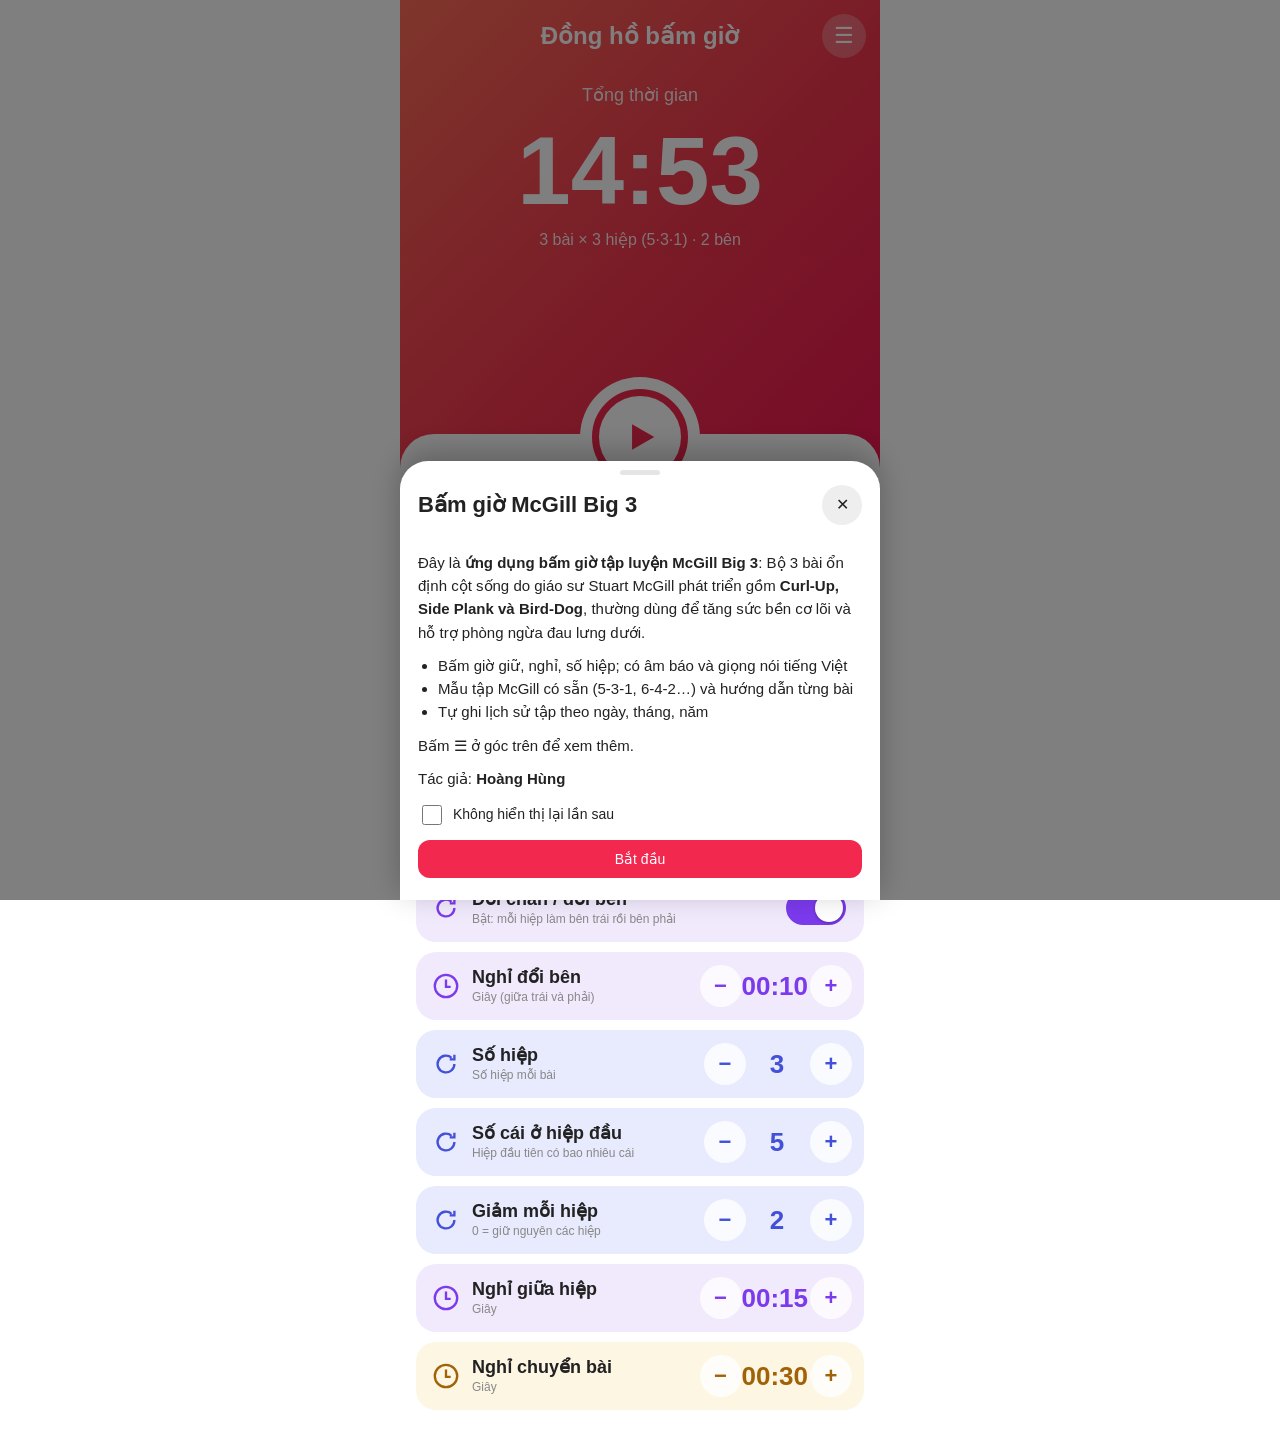
==== index.html @ d5e9fb5f "Update viewport meta tag and add new features" ====
<!DOCTYPE html>
<html lang="vi">
<head>
<meta charset="UTF-8">
<meta name="viewport" content="width=device-width, initial-scale=1, minimum-scale=1, maximum-scale=1, user-scalable=no, viewport-fit=cover">
<title>Đồng hồ bấm giờ</title>
<link rel="apple-touch-icon" href="/icon.png">
<link rel="icon" type="image/png" href="/icon.png">
<meta name="apple-mobile-web-app-capable" content="yes">
<meta name="apple-mobile-web-app-status-bar-style" content="black-translucent">
<meta name="apple-mobile-web-app-title" content="Bấm giờ">
<style>
*{box-sizing:border-box;-webkit-tap-highlight-color:transparent;touch-action:manipulation}
html,body{-webkit-text-size-adjust:100%;touch-action:pan-x pan-y}
:root{--bg:#fff;--tx:#222;--chip:#eee;--mu:#888;--bd:#e5e5e5}
[data-theme=dark]{--bg:#14161a;--tx:#eee;--chip:#2a2d33;--mu:#9aa;--bd:#33363c}
body{margin:0;font-family:-apple-system,"SF Pro Display",Roboto,sans-serif;background:var(--bg);color:var(--tx)}
#app{max-width:480px;min-height:100vh;min-height:100dvh;margin:auto;display:flex;flex-direction:column;background:var(--bg)}
.top{position:relative;height:52vh;height:52dvh;min-height:340px;color:#fff;text-align:center;background:linear-gradient(135deg,#ff6b57,#f4364f 55%,#ee1650);transition:background .4s}
.top.rest{background:linear-gradient(135deg,#2dd4bf,#0ea5e9)}
.top.setrest{background:linear-gradient(135deg,#8b5cf6,#6366f1)}
.top.switch{background:linear-gradient(135deg,#fbbf24,#f97316)}
h1{margin:0;padding:calc(env(safe-area-inset-top,0px) + 22px) 60px 0;font-size:24px;font-weight:700}
#menu{position:absolute;right:14px;top:calc(env(safe-area-inset-top,0px) + 14px);width:44px;height:44px;border-radius:50%;border:0;background:rgba(255,255,255,.25);color:#fff;font-size:22px;cursor:pointer}
#label{margin-top:34px;font-size:18px;opacity:.9;min-height:24px}
#time{font-size:80px;font-size:clamp(72px,24vw,96px);font-weight:700;line-height:1.1;margin-top:10px;font-variant-numeric:tabular-nums}
#info{font-size:16px;opacity:.9;margin-top:6px;min-height:22px}
#prog{position:absolute;left:0;bottom:0;height:5px;background:rgba(255,255,255,.7);width:0;transition:width .2s}
.sheet{flex:1;background:var(--bg);border-radius:34px 34px 0 0;margin-top:-34px;position:relative;padding:62px 16px calc(30px + env(safe-area-inset-bottom,0px))}
#play{position:absolute;top:-45px;left:50%;transform:translateX(-50%);width:96px;height:96px;border-radius:50%;border:7px solid #f2284f;background:var(--bg);display:flex;align-items:center;justify-content:center;cursor:pointer;box-shadow:0 0 0 12px var(--bg);padding:0}
#play svg{width:38px;height:38px;fill:#f2284f}
.tools{display:grid;grid-template-columns:repeat(3,1fr);gap:8px;margin-bottom:14px}
.tools button{border:0;background:var(--chip);border-radius:14px;padding:8px 4px;min-height:52px;font-size:13.5px;font-weight:600;line-height:1.25;color:var(--tx);cursor:pointer;display:flex;flex-direction:column;align-items:center;justify-content:center;text-align:center}
.tools small{display:block;font-size:11.5px;font-weight:400;color:var(--mu);margin-top:1px}
.row{display:flex;align-items:center;border-radius:20px;padding:8px 12px 8px 16px;min-height:68px;margin-bottom:10px;font-size:18px;font-weight:600}
.row .ic{width:28px;height:28px;margin-right:12px;flex:none}
.row .n{flex:1;min-width:0;cursor:pointer;color:var(--tx);line-height:1.2}
.row .n small{display:block;font-size:12px;font-weight:400;line-height:1.25;color:var(--mu);margin-top:2px}
.row .v{font-size:26px;font-weight:600;min-width:62px;text-align:center;cursor:pointer;font-variant-numeric:tabular-nums}
.row button{width:42px;height:42px;flex:none;border:0;border-radius:50%;background:rgba(255,255,255,.8);font-size:22px;font-weight:700;margin-left:2px;color:inherit;cursor:pointer;display:flex;align-items:center;justify-content:center;padding:0}
.row button.sw{width:60px;height:34px;border-radius:17px;background:rgba(0,0,0,.18);position:relative;margin:0 6px 0 8px;padding:0;transition:background .2s}
.row button.sw::after{content:"";position:absolute;top:3px;left:3px;width:28px;height:28px;border-radius:50%;background:#fff;box-shadow:0 1px 3px rgba(0,0,0,.3);transition:transform .2s}
.row button.sw.on{background:currentColor}
.row button.sw.on::after{transform:translateX(26px)}
[data-theme=dark] .row button.sw{background:rgba(255,255,255,.25)}
[data-theme=dark] .row button.sw.on{background:currentColor}
@media (prefers-reduced-motion:reduce){.row button.sw,.row button.sw::after{transition:none}}
.r1{background:#e6f9f0;color:#15803d}.r2{background:#fde1e6;color:#d81b45}
.r3{background:#f3f3f3;color:#5f5f5f}.r4{background:#e8eafd;color:#4350d8}
.r5{background:#f1e9fc;color:#7c3aed}.r6{background:#fdf6e3;color:#a16207}
[data-theme=dark] .r1{background:#12301f}[data-theme=dark] .r2{background:#3a1520}[data-theme=dark] .r3{background:#2a2a2a}
[data-theme=dark] .r4{background:#1b1f45}[data-theme=dark] .r5{background:#2a1c47}[data-theme=dark] .r6{background:#3a3115}
[data-theme=dark] .row button{background:rgba(255,255,255,.15)}
[data-theme=dark] .r1{color:#4ade80}[data-theme=dark] .r2{color:#ff7b95}[data-theme=dark] .r3{color:#c4c4c4}
[data-theme=dark] .r4{color:#9aa5ff}[data-theme=dark] .r5{color:#b9a0ff}[data-theme=dark] .r6{color:#f0cc55}
#run{display:none;position:fixed;inset:0;z-index:9;flex-direction:column;align-items:center;color:#fff;padding:calc(env(safe-area-inset-top,0px) + 16px) 14px calc(env(safe-area-inset-bottom,0px) + 20px);overflow-y:auto;transition:background .4s}
#rTitle{font-size:24px;font-weight:700;margin-bottom:clamp(8px,2.4dvh,22px)}
.pan{width:100%;max-width:480px;display:flex;justify-content:space-between;align-items:center;border:2px solid rgba(255,255,255,.25);border-radius:26px;padding:0 20px;height:78px;height:clamp(52px,8dvh,78px);flex:none;margin-bottom:10px;font-size:20px;font-weight:600}
.dots{display:flex;gap:10px}.dots i{width:19px;height:19px;border-radius:50%;background:rgba(0,0,0,.15)}.dots i.on{background:#fff}
.ringw{position:relative;flex:none;width:min(80vw,380px);width:clamp(180px,min(80vw,380px,calc(100dvh - 530px)),380px);aspect-ratio:1;margin:auto;container-type:inline-size}
.ringw svg{width:100%;height:100%;transform:rotate(-90deg)}
.mid{position:absolute;inset:0;display:flex;flex-direction:column;align-items:center;justify-content:center}
#rPhase{font-size:22px;font-weight:600;text-transform:uppercase}
#rTime{font-size:64px;font-size:clamp(44px,22cqw,84px);font-weight:700;font-variant-numeric:tabular-nums;line-height:1.1}
#rTotal{font-size:24px;font-weight:600;display:flex;align-items:center;gap:8px}
#rName{font-size:30px;font-size:clamp(26px,4.6dvh,38px);font-weight:800;text-transform:uppercase;text-align:center;overflow-wrap:anywhere;padding:0 8px}
#rSub{opacity:.85;margin:6px 0 clamp(10px,2.6dvh,24px);min-height:20px;text-align:center}
.ctl{display:flex;align-items:center;justify-content:space-between;width:100%;max-width:420px}
.ctl .c{background:none;border:0;color:#fff;font-size:18px;width:70px;cursor:pointer;text-align:left}
#rPlay{width:104px;height:104px;width:clamp(84px,13dvh,116px);height:clamp(84px,13dvh,116px);border-radius:50%;border:0;background:#fff;cursor:pointer;display:flex;align-items:center;justify-content:center}
#rPlay svg{width:46px;height:46px;fill:currentColor}
#rSkip{width:70px;height:70px;border-radius:50%;border:0;background:rgba(255,255,255,.25);cursor:pointer;display:flex;align-items:center;justify-content:center}
/* Popup / menu */
.ov{display:none;overscroll-behavior:contain;position:fixed;inset:0;z-index:20;background:rgba(0,0,0,.5);align-items:flex-end;justify-content:center}
.box{background:var(--bg);color:var(--tx);width:100%;max-width:480px;height:84vh;height:84dvh;max-height:calc(100dvh - env(safe-area-inset-top,0px) - 20px);border-radius:28px 28px 0 0;display:flex;flex-direction:column;padding-bottom:env(safe-area-inset-bottom,0px);box-shadow:0 -8px 30px rgba(0,0,0,.25);animation:up .24s ease-out}
.box::before{content:"";flex:none;width:40px;height:5px;border-radius:3px;background:var(--bd);margin:9px auto 0}
.box.sm{height:auto}
@keyframes up{from{transform:translateY(28px);opacity:0}}
@media (prefers-reduced-motion:reduce){.box{animation:none}}
.mh{flex:none;display:flex;justify-content:space-between;align-items:center;padding:10px 18px 10px;font-size:22px;font-weight:700}
.mh button{border:0;background:var(--chip);color:var(--tx);width:40px;height:40px;border-radius:50%;font-size:16px;cursor:pointer}
.tabs{flex:none;display:flex;flex-wrap:nowrap;gap:4px;padding:0 12px 12px;overflow-x:auto;scrollbar-width:none;-webkit-overflow-scrolling:touch}
.tabs::-webkit-scrollbar{display:none}
.tabs .tb{flex:1 0 auto;text-align:center;padding:10px 7px;font-size:13.5px;font-weight:600}
.tb,.btn{border:0;background:var(--chip);color:var(--tx);border-radius:12px;padding:9px 13px;min-height:38px;font-size:14px;cursor:pointer;white-space:nowrap}
.tb.on,.btn.p{background:#f2284f;color:#fff}
.btn{margin:6px 6px 0 0}
#mb{flex:1 1 auto;min-height:0;overflow:auto;overscroll-behavior:contain;-webkit-overflow-scrolling:touch;padding:6px 18px 22px;font-size:15px;line-height:1.55}
html.lock,html.lock body{overflow:hidden}
#mb a{color:#f2284f;font-weight:600;text-decoration:none}#mb p{margin:10px 0}#mb ul{padding-left:20px;margin:6px 0}
.st{display:grid;grid-template-columns:repeat(3,1fr);gap:6px;margin:6px 0 8px}
.st div{background:var(--chip);border-radius:12px;padding:8px 2px;text-align:center;font-size:11px;color:var(--mu)}
.st b{display:block;font-size:19px;color:var(--tx)}
.nav{display:flex;justify-content:space-between;align-items:center;margin:8px 0;font-weight:600}
.nav .btn{margin:0}
.cal{display:grid;grid-template-columns:repeat(7,1fr);gap:4px;text-align:center;font-size:13px}
.cal i{font-style:normal;color:var(--mu);font-size:11px}
.cal b{font-weight:500;padding:9px 0;border-radius:10px;cursor:pointer;background:var(--chip)}
.cal b.n{visibility:hidden}.cal b.t{outline:2px solid #f2284f}
.yr{display:flex;align-items:flex-end;gap:5px;height:160px;margin:8px 0}
.yr div{flex:1;height:100%;display:flex;flex-direction:column;justify-content:flex-end;align-items:center;font-size:11px;color:var(--mu);cursor:pointer}
.yr span{width:100%;background:#f2284f;border-radius:6px 6px 0 0;min-height:2px}
.it{border:1px solid var(--bd);border-radius:14px;padding:11px 14px;margin:10px 0}
.it small{display:block;color:var(--mu)}
.it b{font-size:16px}
.ill{display:block;width:100%;max-height:130px;margin:6px 0;color:var(--tx)}
img.ill{max-height:none;height:auto;border-radius:12px}
</style>
</head>
<body>
<div id="app">
<div class="top" id="top">
<h1>Đồng hồ bấm giờ</h1>
<button id="menu" aria-label="Trình đơn">☰</button>
<div id="label">Tổng thời gian</div>
<div id="time">00:00</div>
<div id="info"></div>
<div id="prog"></div>
</div>
<div class="sheet" id="sheet">
<button id="play" aria-label="Bắt đầu"><svg viewBox="0 0 24 24" id="pi"><path d="M7 4l14 8-14 8z"/></svg></button>
<div class="tools">
<button id="voice">🔊 Âm thanh</button><button id="theme">🌓 Giao diện</button><button id="names">✏️ Tên bài<small>Tùy chỉnh</small></button>
</div>
<div id="rows"></div>
</div>
</div>
<div id="run">
<div id="rTitle">Tập luyện</div>
<div class="pan">Bài tập<div class="dots" id="rEx"></div></div>
<div class="pan">Vòng tập<div class="dots" id="rSet"></div></div>
<div class="ringw">
<svg viewBox="0 0 200 200"><circle cx="100" cy="100" r="92" fill="none" stroke="rgba(0,0,0,.12)" stroke-width="3"/>
<circle id="ring" cx="100" cy="100" r="92" fill="none" stroke="#fff" stroke-width="4" stroke-linecap="round" stroke-dasharray="578.05" stroke-dashoffset="0"/></svg>
<div class="mid"><div id="rPhase"></div><div id="rTime">00:00</div>
<div id="rTotal"><svg width="30" height="30" viewBox="0 0 30 30" fill="none" stroke="#fff" stroke-width="2.5"><circle cx="15" cy="15" r="12"/><path d="M15 8v8h5"/></svg><span id="rLeft">00:00</span></div></div>
</div>
<div id="rName"></div><div id="rSub"></div>
<div class="ctl"><button class="c" id="rCancel">HỦY</button>
<button id="rPlay"><svg viewBox="0 0 24 24" id="rpi"><path d="M7 4l14 8-14 8z"/></svg></button>
<button id="rSkip"><svg width="30" height="30" viewBox="0 0 24 24" fill="none" stroke="#fff" stroke-width="2" stroke-linejoin="round"><path d="M6 5l10 7-10 7z"/><path d="M19 5v14"/></svg></button></div>
</div>
<div class="ov" id="ov"><div class="box">
<div class="mh"><span id="mtl"></span><button data-a="close" aria-label="Đóng">✕</button></div>
<div class="tabs" id="mt"></div><div id="mb"></div>
</div></div>
<input type="file" id="file" accept=".json,application/json" hidden>
<script>
const $=id=>document.getElementById(id);
const DEF={prep:5,hold:10,rest:3,ex:3,nSets:3,first:5,dec:2,setRest:15,switchRest:30,swap:1,sideRest:10,snd:'beep',theme:'auto',names:['Curl-Up','Side Plank','Bird-Dog']};
let cfg={...DEF};
try{Object.assign(cfg,JSON.parse(localStorage.getItem('cfg')||'{}'))}catch(e){}
const getSets=(c=cfg)=>Array.from({length:c.nSets},(_,i)=>Math.max(1,c.first-c.dec*i));
const save=()=>{try{localStorage.setItem('cfg',JSON.stringify(cfg))}catch(e){}};
const put=(k,v)=>{try{localStorage.setItem(k,JSON.stringify(v))}catch(e){}};
const get=k=>{try{return JSON.parse(localStorage.getItem(k)||'[]')}catch(e){return[]}};
const fmt=s=>{s=Math.max(0,Math.ceil(s));return String(Math.floor(s/60)).padStart(2,'0')+':'+String(s%60).padStart(2,'0')};
const p2=n=>String(n).padStart(2,'0');
const dk=d=>{const x=new Date(d);return x.getFullYear()+'-'+p2(x.getMonth()+1)+'-'+p2(x.getDate())};
const esc=s=>String(s).replace(/[&<>"]/g,c=>({'&':'&amp;','<':'&lt;','>':'&gt;','"':'&quot;'}[c]));
const BIG3=['Curl-Up','Side Plank','Bird-Dog'];
const nameOf=e=>((cfg.names||[])[e-1]||'').trim()||BIG3[e-1]||'Bài tập '+e;
const ICONS={
play:'<svg class="ic" viewBox="0 0 30 30" fill="none" stroke="currentColor" stroke-width="2.5"><circle cx="15" cy="15" r="12"/><path d="M12 10l8 5-8 5z" fill="currentColor"/></svg>',
pause:'<svg class="ic" viewBox="0 0 30 30" fill="none" stroke="currentColor" stroke-width="2.5"><circle cx="15" cy="15" r="12"/><path d="M12 10v10M18 10v10"/></svg>',
bolt:'<svg class="ic" viewBox="0 0 30 30" fill="none" stroke="currentColor" stroke-width="2.5"><circle cx="15" cy="15" r="12"/><path d="M16 7l-5 9h4l-1 7 5-9h-4z" fill="currentColor"/></svg>',
loop:'<svg class="ic" viewBox="0 0 30 30" fill="none" stroke="currentColor" stroke-width="2.5"><path d="M24 15a9 9 0 1 1-3-6.7M24 5v5h-5"/></svg>',
clock:'<svg class="ic" viewBox="0 0 30 30" fill="none" stroke="currentColor" stroke-width="2.5"><circle cx="15" cy="15" r="12"/><path d="M15 8v8h5"/></svg>'
};
const ROWS=[
{k:'prep',cls:'r6',ic:'clock',name:'Chuẩn bị',sub:'Giây trước khi bắt đầu (0 = tắt)',step:1,min:0,fmt:fmt},
{k:'hold',cls:'r1',ic:'play',name:'Tập luyện',sub:'Giữ mỗi cái (giây)',step:1,min:1,fmt:fmt},
{k:'rest',cls:'r2',ic:'pause',name:'Nghỉ ngơi',sub:'Nghỉ giữa các cái (giây)',step:1,min:0,fmt:fmt},
{k:'ex',cls:'r3',ic:'bolt',name:'Bài tập',sub:'Số bài',step:1,min:1,fmt:v=>v},
{k:'swap',cls:'r5',ic:'loop',name:'Đổi chân / đổi bên',sub:'Bật: mỗi hiệp làm bên trái rồi bên phải',step:1,min:0,max:1,fmt:v=>v?'Bật':'Tắt'},
{k:'sideRest',cls:'r5',ic:'clock',name:'Nghỉ đổi bên',sub:'Giây (giữa trái và phải)',step:1,min:0,fmt:fmt,need:'swap'},
{k:'nSets',cls:'r4',ic:'loop',name:'Số hiệp',sub:'Số hiệp mỗi bài',step:1,min:1,fmt:v=>v},
{k:'first',cls:'r4',ic:'loop',name:'Số cái ở hiệp đầu',sub:'Hiệp đầu tiên có bao nhiêu cái',step:1,min:1,fmt:v=>v},
{k:'dec',cls:'r4',ic:'loop',name:'Giảm mỗi hiệp',sub:'0 = giữ nguyên các hiệp',step:1,min:0,fmt:v=>v},
{k:'setRest',cls:'r5',ic:'clock',name:'Nghỉ giữa hiệp',sub:'Giây',step:1,min:0,fmt:fmt},
{k:'switchRest',cls:'r6',ic:'clock',name:'Nghỉ chuyển bài',sub:'Giây',step:1,min:0,fmt:fmt}
];
const SND=[['beep','Âm báo'],['voice','Giọng nói'],['both','Âm báo + giọng nói'],['off','Tắt']];
const SNDS={beep:'Âm báo',voice:'Giọng nói',both:'Báo + nói',off:'Tắt'};
const THM=[['auto','Tự động'],['light','Sáng'],['dark','Tối']];
function applyTheme(){const d=cfg.theme==='dark'||(cfg.theme==='auto'&&matchMedia('(prefers-color-scheme: dark)').matches);document.documentElement.dataset.theme=d?'dark':'light'}
function render(){
$('rows').innerHTML=ROWS.filter(r=>!r.need||cfg[r.need]).map(r=>{
const v=cfg[r.k];
return `<div class="row ${r.cls}">${ICONS[r.ic]}<div class="n" data-k="${r.k}">${r.name}<small>${r.sub}</small></div>`+
(r.max===1?`<button class="sw${v?' on':''}" role="switch" aria-checked="${v?'true':'false'}" aria-label="${r.name}" data-k="${r.k}"></button></div>`:
`<button data-k="${r.k}" data-d="-1">−</button><div class="v" data-k="${r.k}">${r.fmt(v)}</div><button data-k="${r.k}" data-d="1">+</button></div>`);
}).join('');
$('voice').innerHTML='🔊 Âm thanh<small>'+SNDS[cfg.snd]+'</small>';
$('theme').innerHTML='🌓 Giao diện<small>'+THM.find(x=>x[0]===cfg.theme)[1]+'</small>';
applyTheme();
if(!running&&!started)showTotal();
}
$('rows').addEventListener('click',e=>{
if(started)return;
const k=e.target.dataset.k;if(!k)return;
const r=ROWS.find(x=>x.k===k);
if(r.max===1&&!e.target.dataset.d){cfg[k]=cfg[k]?0:1;save();render();return}
if(e.target.dataset.d){
cfg[k]=Math.min(r.max||1e4,Math.max(r.min,cfg[k]+r.step*e.target.dataset.d));
save();render();return;
}
const s=prompt(r.name+' ('+r.sub+')',cfg[k]);
if(s!==null&&!isNaN(+s)){
cfg[k]=Math.min(r.max||1e4,Math.max(r.min,Math.round(+s)));
save();render();
}
});
$('voice').onclick=()=>{const i=SND.findIndex(x=>x[0]===cfg.snd);cfg.snd=SND[(i+1)%SND.length][0];if('speechSynthesis' in window)speechSynthesis.cancel();save();render()};
$('theme').onclick=()=>{const i=THM.findIndex(x=>x[0]===cfg.theme);cfg.theme=THM[(i+1)%3][0];save();render()};
$('names').onclick=()=>{const n=[...(cfg.names||[])];for(let i=1;i<=cfg.ex;i++){const s=prompt('Tên bài '+i+' (để trống = tên mặc định)',n[i-1]||nameOf(i));if(s===null)break;n[i-1]=s.trim()}cfg.names=n;save();render()};
/* Timeline */
function build(){
const st=[],S=getSets(),sides=cfg.swap?2:1;
if(cfg.prep>0)st.push({t:'prep',d:cfg.prep,e:1,s:1,label:'Chuẩn bị'});
for(let e=1;e<=cfg.ex;e++){
S.forEach((n,si)=>{
for(let sd=1;sd<=sides;sd++){
for(let r=1;r<=n;r++){
st.push({t:'hold',d:cfg.hold,e,s:si+1,r,n,sd,label:'Giữ'});
if(r<n&&cfg.rest>0)st.push({t:'rest',d:cfg.rest,e,s:si+1,r,n,sd,label:'Nghỉ'});
}
if(sd<sides&&cfg.sideRest>0)st.push({t:'side',d:cfg.sideRest,e,s:si+1,sd,label:'Đổi bên',say:`Xong bên trái. Nghỉ ${cfg.sideRest} giây, đổi sang bên phải`});
}
if(si<S.length-1&&cfg.setRest>0)st.push({t:'setrest',d:cfg.setRest,e,s:si+1,label:'Nghỉ giữa hiệp',say:`Xong hiệp ${si+1}. Nghỉ ${cfg.setRest} giây. Hiệp tiếp theo ${S[si+1]} cái${cfg.swap?' mỗi bên, bắt đầu bên trái':''}`});
});
if(e<cfg.ex&&cfg.switchRest>0)st.push({t:'switch',d:cfg.switchRest,e,label:'Chuyển bài',say:`Xong ${nameOf(e)}. Nghỉ ${cfg.switchRest} giây, chuyển sang ${nameOf(e+1)}`});
}
return st;
}
let sessStart=0,steps=[],idx=0,rem=0,running=false,started=false,last=0,lastSec=-1,totalAll=0,doneTime=0,halfSaid=false,wl=null;
const COL={prep:['#a78bfa','#7c3aed'],hold:['#5de3a1','#4ecb8f'],rest:['#ff6b57','#ee1650'],setrest:['#8b8bf5','#5b6cf0'],switch:['#fbbf24','#f97316'],side:['#fbbf24','#f97316']};
const TITLE={prep:'Chuẩn bị',hold:'Tập luyện',rest:'Nghỉ ngơi',setrest:'Nghỉ giữa hiệp',switch:'Chuyển bài',side:'Đổi bên'};
const SIDE=['','Bên trái','Bên phải'];
function showTotal(){
const tot=build().reduce((a,s)=>a+s.d,0);
$('time').textContent=fmt(tot);$('label').textContent='Tổng thời gian';
$('top').className='top';$('info').textContent=cfg.ex+' bài × '+cfg.nSets+' hiệp ('+getSets().join('·')+')'+(cfg.swap?' · 2 bên':'');
}
/* Âm thanh */
let ac=null;
function initAudio(){
try{if(navigator.audioSession)navigator.audioSession.type='ambient'}catch(e){}
try{ac=ac||new(window.AudioContext||window.webkitAudioContext)();if(ac.state!=='running')ac.resume()}catch(e){}
}
function beep(f=880,d=.15,v=.35){
if(!ac||!(cfg.snd==='beep'||cfg.snd==='both'))return;
const o=ac.createOscillator(),g=ac.createGain(),t=ac.currentTime;
o.frequency.value=f;o.connect(g);g.connect(ac.destination);
g.gain.setValueAtTime(0,t);g.gain.linearRampToValueAtTime(v,t+.01);g.gain.exponentialRampToValueAtTime(.001,t+d);
o.start(t);o.stop(t+d+.02);
}
function say(t){
if(!(cfg.snd==='voice'||cfg.snd==='both')||!t||!('speechSynthesis' in window))return;
const u=new SpeechSynthesisUtterance(t);u.lang='vi-VN';u.rate=1.05;
const v=speechSynthesis.getVoices().find(v=>v.lang&&v.lang.toLowerCase().startsWith('vi'));if(v)u.voice=v;
speechSynthesis.cancel();speechSynthesis.speak(u);
}
function cueStart(s){
if(s.t==='hold'){beep(1000,.35);say(cfg.swap&&s.sd&&s.r===1?SIDE[s.sd]+', bắt đầu':'Bắt đầu')}
else if(s.t==='prep'){beep(600,.15);say('Chuẩn bị')}
else if(s.t==='rest'){beep(500,.25);say('Nghỉ')}
else{beep(500,.25);say(s.say)}
}
const dots=(el,n,c)=>{el.innerHTML=Array.from({length:n},(_,i)=>`<i class="${i<c?'on':''}"></i>`).join('')};
function enter(i){
idx=i;const s=steps[i];rem=s.d;lastSec=-1;halfSaid=false;
const c=COL[s.t];
$('run').style.background=`linear-gradient(135deg,${c[0]},${c[1]})`;$('rPlay').style.color=c[1];
$('rTitle').textContent=TITLE[s.t];$('rPhase').textContent=TITLE[s.t];
const ex=s.t==='switch'?s.e+1:s.e,st=s.t==='switch'?1:s.t==='setrest'?s.s+1:s.s,sl=cfg.swap&&s.sd?' · '+SIDE[s.sd]:'';
const S=getSets();
dots($('rEx'),cfg.ex,ex);dots($('rSet'),S.length,st);$('rName').textContent=nameOf(ex);
$('rSub').textContent=s.t==='prep'?'Sẵn sàng nào':s.t==='hold'?`Cái ${s.r}/${s.n}${sl}`:s.t==='rest'?`Cái tiếp theo: ${s.r+1}/${s.n}${sl}`:s.t==='side'?`Tiếp theo: ${SIDE[2].toLowerCase()}`:`Hiệp ${st}: ${S[st-1]} cái${s.t==='setrest'&&cfg.swap?' mỗi bên · '+SIDE[1]:sl}`;
upd();
cueStart(s);
}
function upd(){
const s=steps[idx],r=Math.max(rem,0);
$('rTime').textContent=fmt(r);
$('ring').style.strokeDashoffset=578.05*(1-r/s.d);$('rLeft').textContent=fmt(totalAll-doneTime-(s.d-r));
}
function tick(now){
if(!running)return;
rem-=(now-last)/1000;last=now;
const s=steps[idx],sec=Math.ceil(rem);
if(s.t==='hold'){
if(!halfSaid&&rem<=s.d/2){halfSaid=true;if(s.d>=4){beep(800,.1);say('Một nửa')}}
}else if(s.d>3&&sec!==lastSec&&sec>=1&&sec<=3){beep(700,.1);say(String(sec))}
lastSec=sec;
if(rem<=0){
doneTime+=s.d;
if(idx+1>=steps.length){finish();return}
enter(idx+1);
}else upd();
requestAnimationFrame(tick);
}
function setIcon(){$('rpi').innerHTML=running?'<path d="M7 5h4v14H7zM13 5h4v14h-4z"/>':'<path d="M7 4l14 8-14 8z"/>'}
async function wake(on){try{if(on){wl=await navigator.wakeLock.request('screen')}else if(wl){wl.release();wl=null}}catch(e){}}
function close(){running=false;started=false;wake(false);$('run').style.display='none';showTotal()}
/* Ghi lịch sử */
function logSess(ok){
const n=ok?steps.length:idx,dn=steps.slice(0,n).filter(s=>s.t==='hold'),h=dn.length;
const cur=steps[idx],el=ok?totalAll:doneTime+(cur.d-Math.max(rem,0));
if(!h)return;
const nl=Array.from({length:cfg.ex},(_,i)=>nameOf(i+1));
put('hist',[...get('hist'),{t:Date.now(),s0:sessStart,wt:Math.round((Date.now()-sessStart)/1000),el:Math.round(el),h,hd:cfg.hold,ex:cfg.ex,ns:cfg.nSets,ok:ok?1:0,nm:nl.join(', '),nl,ss:getSets(),sw:cfg.swap?1:0,h1:dn.filter(x=>x.sd===1).length,h2:dn.filter(x=>x.sd===2).length,pe:nl.map((_,i)=>dn.filter(x=>x.e===i+1).length),rt:{pr:cfg.prep,rs:cfg.rest,sr:cfg.setRest,sd:cfg.sideRest,sw:cfg.switchRest},sp:ok?null:{e:cur.e,s:cur.s,r:cur.r,sd:cur.sd}}]);
}
function finish(){running=false;logSess(true);beep(1000,.15);setTimeout(()=>beep(1000,.15),200);setTimeout(()=>beep(1300,.4),400);say('Hoàn thành buổi tập');close()}
$('play').onclick=()=>{
initAudio();
steps=build();if(!steps.length)return;
totalAll=steps.reduce((a,s)=>a+s.d,0);doneTime=0;started=true;running=true;sessStart=Date.now();
$('run').style.display='flex';last=performance.now();enter(0);setIcon();wake(true);
requestAnimationFrame(tick);
};
$('rPlay').onclick=()=>{
initAudio();
running=!running;setIcon();
if(running){last=performance.now();requestAnimationFrame(tick)}else if('speechSynthesis' in window)speechSynthesis.cancel();
};
$('rCancel').onclick=()=>{if('speechSynthesis' in window)speechSynthesis.cancel();logSess(false);close()};$('rSkip').onclick=()=>{
doneTime+=steps[idx].d;
if(idx+1>=steps.length)finish();else enter(idx+1);
};
/* Popup & menu */
const mk=(first,dec,nSets,swap=1)=>({prep:5,hold:10,rest:3,ex:3,nSets,first,dec,setRest:15,switchRest:30,swap,sideRest:10,names:[...BIG3]});
const PR=[
{n:'McGill 5-3-1',c:mk(5,2,3)},
{n:'McGill 6-4-2',c:mk(6,2,3)},
{n:'McGill 5-4-3-2-1 (giảm 1 cái/hiệp)',c:mk(5,1,5)},
{n:'McGill 4-3-2-1 (giảm 1 cái/hiệp)',c:mk(4,1,4)},
{n:'McGill 3-2-1 (nhẹ)',c:mk(3,1,3)},
{n:'McGill 5-3-1 (không đổi bên)',c:mk(5,2,3,0)}
];
const PK=['prep','hold','rest','ex','nSets','first','dec','setRest','switchRest','swap','sideRest'];
const allP=()=>[...PR.map(p=>({...p,b:1})),...get('pre')];
let mt='about',hv='day',hdk=dk(Date.now()),hy=0,hm=0;
let isWel=false;
const openOv=()=>{$('ov').style.display='flex';document.documentElement.classList.add('lock')};
const closeOv=()=>{
if(isWel){const c=$('nw');if(c&&c.checked)try{localStorage.setItem('hideWel',String(Date.now()))}catch(e){}isWel=false}
$('ov').style.display='none';document.documentElement.classList.remove('lock');
};
$('ov').addEventListener('touchmove',e=>{if(!e.target.closest('#mb'))e.preventDefault()},{passive:false});
function welcome(){
isWel=true;$('ov').firstElementChild.classList.add('sm');
$('mtl').textContent='Bấm giờ McGill Big 3';$('mt').style.display='none';
$('mb').innerHTML=`<p>Đây là <b>ứng dụng bấm giờ tập luyện McGill Big 3</b>: Bộ 3 bài ổn định cột sống do giáo sư Stuart McGill phát triển gồm <b>Curl-Up, Side Plank và Bird-Dog</b>, thường dùng để tăng sức bền cơ lõi và hỗ trợ phòng ngừa đau lưng dưới.</p><ul><li>Bấm giờ giữ, nghỉ, số hiệp; có âm báo và giọng nói tiếng Việt</li><li>Mẫu tập McGill có sẵn (5-3-1, 6-4-2…) và hướng dẫn từng bài</li><li>Tự ghi lịch sử tập theo ngày, tháng, năm</li></ul><p>Bấm ☰ ở góc trên để xem thêm.</p><p>Tác giả: <b>Hoàng Hùng</b></p><label style="display:flex;align-items:center;gap:8px;margin:12px 0 6px;font-size:14px;cursor:pointer"><input type="checkbox" id="nw" style="width:20px;height:20px"> Không hiển thị lại lần sau</label><button class="btn p" data-a="close" style="width:100%;margin:6px 0 0">Bắt đầu</button>`;
openOv();
}
function openMenu(){isWel=false;$('ov').firstElementChild.classList.remove('sm');$('mtl').textContent='Trình đơn';$('mt').style.display='flex';mrender();openOv()}
function mrender(){
$('mt').innerHTML=[['about','Giới thiệu'],['hist','Lịch sử'],['pre','Mẫu tập'],['ex','Bài tập'],['guide','Hướng dẫn']].map(([k,n])=>`<button class="tb${k===mt?' on':''}" data-a="tab" data-t="${k}">${n}</button>`).join('');
$('mb').innerHTML=({about:vAbout,hist:vHist,pre:vPre,ex:vEx,guide:vGuide})[mt]();
const on=$('mt').querySelector('.on');if(on)$('mt').scrollLeft=on.offsetLeft-($('mt').clientWidth-on.offsetWidth)/2;
$('mb').scrollTop=0;
}
const vAbout=()=>`<p><b>Đồng hồ bấm giờ</b> (phiên bản 2.0) là ứng dụng bấm giờ tập luyện <b>McGill Big 3</b> (Curl-Up, Side Plank, Bird-Dog): chỉnh thời gian giữ, nghỉ, số bài, số hiệp và theo dõi quá trình tập mỗi ngày.</p><div class="it"><small>Tác giả</small><b>Hoàng Hùng</b></div><div class="it"><small>SĐT</small><a href="tel:0964843943">0964843943</a></div><div class="it"><small>Facebook</small><a href="https://fb.com/masterhmh" target="_blank" rel="noopener">fb.com/masterhmh</a></div>`;
const IMG={
curl:`<svg class="ill" viewBox="0 0 240 120" fill="none" stroke="currentColor" stroke-width="5" stroke-linecap="round" stroke-linejoin="round" role="img" aria-label="Minh họa Curl-Up"><path d="M10 104h220" stroke="var(--bd)" stroke-width="3"/><circle cx="44" cy="80" r="9"/><path d="M58 88L76 96H108L150 74L162 100M108 97L196 100"/><path d="M60 90L94 101" stroke="#f2284f" stroke-width="3"/></svg>`,
side:`<svg class="ill" viewBox="0 0 240 120" fill="none" stroke="currentColor" stroke-width="5" stroke-linecap="round" stroke-linejoin="round" role="img" aria-label="Minh họa Side Plank"><path d="M10 104h220" stroke="var(--bd)" stroke-width="3"/><circle cx="62" cy="50" r="9"/><path d="M76 66L200 100M76 66V104"/><circle cx="138" cy="83" r="4" fill="#f2284f" stroke="none"/></svg>`,
bird:`<svg class="ill" viewBox="0 0 240 120" fill="none" stroke="currentColor" stroke-width="5" stroke-linecap="round" stroke-linejoin="round" role="img" aria-label="Minh họa Bird-Dog"><path d="M10 104h220" stroke="var(--bd)" stroke-width="3"/><circle cx="54" cy="50" r="9"/><path d="M63 55L70 60H140"/><path d="M70 60V102M140 60V100H170" stroke-opacity=".4"/><path d="M70 60L16 58M140 60L206 58" stroke="#f2284f"/></svg>`
};
const vEx=()=>`<p>McGill Big 3 gồm 3 bài, tương ứng Bài 1, 2, 3 trong ứng dụng. Mỗi lần giữ khoảng 10 giây, làm theo kiểu giảm dần số lần (ví dụ 5-3-1 hoặc 6-4-2), nghỉ ngắn giữa các lần và thường tập hằng ngày.</p>
<div class="it"><b>1. Curl-Up (gập bụng cải tiến)</b><img class="ill" src="curlup.gif" alt="Ảnh động Curl-Up" loading="lazy" onerror="this.outerHTML=IMG.curl"><ul><li>Nằm ngửa, một chân co, chân kia duỗi thẳng. Hai tay đặt dưới thắt lưng để giữ độ cong tự nhiên của lưng.</li><li>Nâng nhẹ đầu và vai lên chỉ vài xăng-ti-mét, giữ cổ và ngực thành một khối, mắt nhìn lên trần.</li><li>Giữ, thở đều rồi hạ xuống. Đổi chân co ở hiệp khác.</li><li>Lỗi hay gặp: cuộn lưng, kéo cổ bằng tay, nín thở, ép lưng xuống sàn.</li></ul></div>
<div class="it"><b>2. Side Plank (chống nghiêng)</b><img class="ill" src="sideplank.gif" alt="Ảnh động Side Plank" loading="lazy" onerror="this.outerHTML=IMG.side"><ul><li>Nằm nghiêng, khuỷu tay ngay dưới vai, cẳng tay vuông góc với thân.</li><li>Dễ hơn: đầu gối chạm sàn. Khó hơn: duỗi thẳng chân, hai chân chồng lên nhau.</li><li>Nâng hông khỏi sàn để thân thẳng một đường. Tay còn lại đặt trước ngực.</li><li>Làm cả hai bên. Lỗi hay gặp: hông võng, xoay người ra trước hoặc ra sau, nhún vai.</li></ul></div>
<div class="it"><b>3. Bird-Dog (chó săn chim)</b><img class="ill" src="birddog.gif" alt="Ảnh động Bird-Dog" loading="lazy" onerror="this.outerHTML=IMG.bird"><ul><li>Quỳ bốn điểm, tay dưới vai, gối dưới hông, lưng giữ trung tính.</li><li>Duỗi một chân ra sau ngang hông và tay đối diện ra trước ngang vai, cố giữ hông và vai không xoay.</li><li>Giữ, hạ về rồi đổi bên. Lỗi hay gặp: ưỡn lưng, nâng chân tay quá cao, xoay hông.</li></ul></div>
<p style="color:var(--mu);font-size:13px">Ảnh động minh họa từng bài: nâng lên, giữ, hạ xuống. Nét đỏ là phần cần chú ý (tay dưới lưng, hông nâng cao, tay và chân duỗi).</p><p>Mẹo trong ứng dụng: cả 3 bài đều nên làm hai bên (Curl-Up thì đổi chân co). Bật “Đổi chân / đổi bên” để ứng dụng tự chạy bên trái rồi bên phải trong từng hiệp. Đặt tên bài tại nút “✏️ Tên bài”.</p>
<p style="color:var(--mu);font-size:13px">Thông tin chỉ mang tính tham khảo, không thay thế tư vấn y tế. Nếu đang đau lưng nặng, tê hoặc yếu chân, hãy hỏi bác sĩ hoặc chuyên gia vật lý trị liệu trước khi tập.</p>`;
const vGuide=()=>`<p><b>Cách dùng ứng dụng</b></p><ul><li>Bấm + / − để đổi thông số, bấm vào số để nhập trực tiếp.</li><li>Bấm nút tròn lớn để bắt đầu; trong lúc tập có thể tạm dừng hoặc bỏ qua bước.</li><li>“Tên bài” để đặt tên từng bài; “Mẫu tập” để lưu và dùng lại cấu hình giờ.</li><li>“Đổi chân / đổi bên”: bật thì mỗi hiệp chạy bên trái, nghỉ đổi bên rồi chạy bên phải, sau đó mới nghỉ giữa hiệp; tắt thì chỉ chạy một bên.</li><li>Buổi tập tự ghi vào Lịch sử khi hoàn thành (hoặc khi hủy giữa chừng nếu đã giữ ít nhất 1 cái).</li></ul><p><b>Nguyên tắc tập luyện</b></p><ul><li>Khởi động 3–5 phút trước khi tập.</li><li>Giữ đúng tư thế, thở đều, không nín thở.</li><li>Tăng dần: thêm vài giây giữ hoặc thêm hiệp mỗi tuần, không tăng đột ngột.</li><li>Nghỉ đủ giữa các hiệp; ngủ đủ để cơ hồi phục.</li><li>Tập đều đặn quan trọng hơn tập quá sức; dùng chuỗi ngày liên tiếp để giữ nhịp.</li><li>Đau nhói, chóng mặt hoặc khó thở: dừng ngay. Nếu có bệnh lý, hỏi bác sĩ trước khi tập.</li></ul>`;
function vPre(){
return allP().map((p,i)=>`<div class="it"><b>${esc(p.n)}</b><small>${p.c.ex} bài × ${p.c.nSets} hiệp · ${p.c.first} cái, giảm ${p.c.dec}/hiệp · giữ ${p.c.hold} giây · nghỉ ${p.c.rest} giây · ${p.c.swap?'đổi bên':'một bên'}</small><button class="btn p" data-a="pre" data-i="${i}">Dùng</button>${p.b?'':`<button class="btn" data-a="pdel" data-i="${i-PR.length}">Xóa</button>`}</div>`).join('')+`<button class="btn p" data-a="psave">＋ Lưu cấu hình hiện tại</button>`;
}
const hhmm=t=>{const d=new Date(t);return p2(d.getHours())+':'+p2(d.getMinutes())};
const card=x=>{
const r=x.rt,sp=x.sp,nl=x.nl;
return `<div class="it"><b>${x.s0?hhmm(x.s0)+'–':''}${hhmm(x.t)}</b> ${x.ok?'✅ Hoàn thành':'⏸ Bỏ dở'}`+
`<small>${x.h} cái × ${x.hd} giây · tập ${fmt(x.el)}</small>`+
`<small>${x.ex} bài × ${x.ns} hiệp${x.ss?' ('+x.ss.join('·')+' cái)':''}${x.sw===undefined?'':x.sw?' · đổi bên (trái '+x.h1+', phải '+x.h2+')':' · một bên'}</small>`+
`<small>${nl&&x.pe?nl.map((n,i)=>esc(n)+' '+x.pe[i]).join(' · '):esc(x.nm||'')}</small>`+
(r?`<small>Nghỉ: cái ${r.rs} giây · hiệp ${r.sr} giây · đổi bên ${r.sd} giây · chuyển bài ${r.sw} giây · chuẩn bị ${r.pr} giây</small>`:'')+
(!x.ok&&sp&&sp.e?`<small>Dừng ở: ${nl?esc(nl[sp.e-1]||''):'bài '+sp.e}${sp.s?', hiệp '+sp.s:''}${sp.r?', cái '+sp.r:''}${x.sw&&sp.sd?(sp.sd===1?', bên trái':', bên phải'):''}</small>`:'')+'</div>'};
function vHist(){
const h=get('hist'),days={};h.forEach(x=>{const k=dk(x.t);days[k]=(days[k]||0)+x.el});
let s=0,d=new Date();if(!days[dk(d)])d.setDate(d.getDate()-1);
while(days[dk(d)]){s++;d.setDate(d.getDate()-1)}
const keys=Object.keys(days).sort();let lg=0,run=0,pv=null;
keys.forEach(k=>{const q=k.split('-'),n=Date.UTC(+q[0],+q[1]-1,+q[2])/864e5;run=pv!==null&&n-pv===1?run+1:1;pv=n;lg=Math.max(lg,run)});
const inM=(x,p)=>dk(x.t).startsWith(p),sum=l=>l.reduce((a,x)=>a+x.el,0);
const best=h.reduce((a,x)=>Math.max(a,x.h?x.hd:0),0);
let o=`<div class="st"><div><b>${s}</b>ngày liên tiếp</div><div><b>${Math.max(lg,s)}</b>chuỗi dài nhất</div><div><b>${keys.length}</b>ngày đã tập</div><div><b>${Math.round(sum(h.filter(x=>inM(x,dk(Date.now()).slice(0,7))))/60)}</b>phút tháng này</div><div><b>${best} giây</b>giữ lâu nhất</div><div><b>${h.length}</b>buổi tập</div></div>`;
o+=[['day','Ngày'],['month','Tháng'],['year','Năm']].map(([k,n])=>`<button class="tb${k===hv?' on':''}" data-a="hv" data-v="${k}" style="margin-right:6px">${n}</button>`).join('');
const nav=t=>`<div class="nav"><button class="btn" data-a="nav" data-n="-1">◀</button>${t}<button class="btn" data-a="nav" data-n="1">▶</button></div>`;
if(hv==='day'){
const l=h.filter(x=>dk(x.t)===hdk).sort((a,b)=>a.t-b.t),[y,m,dd]=hdk.split('-');
o+=nav(`${dd}/${m}/${y}`);
o+=l.length?l.map(card).join('')+`<p>Tổng: ${l.length} buổi · ${fmt(sum(l))}</p>`:'<p>Chưa có buổi tập nào trong ngày này.</p>';
}else if(hv==='month'){
const pre=hy+'-'+p2(hm+1),dim=new Date(hy,hm+1,0).getDate(),off=(new Date(hy,hm,1).getDay()+6)%7,td=dk(Date.now());
let c=['T2','T3','T4','T5','T6','T7','CN'].map(x=>`<i>${x}</i>`).join('')+'<b class="n"></b>'.repeat(off);
for(let i=1;i<=dim;i++){const k=pre+'-'+p2(i),mn=(days[k]||0)/60,a=Math.min(.95,.25+mn/40);
c+=`<b data-a="day" data-d="${k}" class="${k===td?'t':''}"${mn?` style="background:rgba(244,54,79,${a});color:${a>.55?'#fff':'inherit'}"`:''}>${i}</b>`}
const l=h.filter(x=>inM(x,pre));
o+=nav(`Tháng ${hm+1}/${hy}`)+`<div class="cal">${c}</div><p>${l.length} buổi · ${new Set(l.map(x=>dk(x.t))).size} ngày tập · ${Math.round(sum(l)/60)} phút. Bấm vào ngày để xem chi tiết.</p>`;
}else{
const ms=Array.from({length:12},(_,i)=>h.filter(x=>inM(x,hy+'-'+p2(i+1))).reduce((a,x)=>a+x.el,0)/60),mx=Math.max(...ms,1);
o+=nav(`Năm ${hy}`)+`<div class="yr">`+ms.map((v,i)=>`<div data-a="mon" data-m="${i}">${v?Math.round(v):''}<span style="height:${v/mx*80}%"></span>${i+1}</div>`).join('')+`</div><p>Tổng: ${h.filter(x=>inM(x,hy+'-')).length} buổi · ${Math.round(ms.reduce((a,v)=>a+v,0))} phút (phút mỗi tháng). Bấm cột để xem tháng.</p>`;
}
return o+`<hr style="border:0;border-top:1px solid var(--bd)"><button class="btn" data-a="exp">⬇ Xuất sao lưu</button><button class="btn" data-a="imp">⬆ Nhập sao lưu</button><button class="btn" data-a="clr">🗑 Xóa lịch sử</button><p style="color:var(--mu);font-size:13px">Dữ liệu lưu trên thiết bị này. Hãy xuất tệp sao lưu định kỳ để không mất khi xóa dữ liệu trình duyệt.</p>`;
}
const syncYM=()=>{hy=+hdk.slice(0,4);hm=+hdk.slice(5,7)-1};
$('ov').addEventListener('click',e=>{
if(e.target===$('ov')){closeOv();return}
const b=e.target.closest('[data-a]');if(!b)return;
const a=b.dataset.a,D=b.dataset;
if(a==='close')closeOv();
else if(a==='tab'){mt=D.t;if(mt==='hist'){hdk=dk(Date.now());syncYM()}mrender()}
else if(a==='hv'){hv=D.v;syncYM();mrender()}
else if(a==='nav'){const n=+D.n;
if(hv==='day'){const d=new Date(hdk+'T00:00');d.setDate(d.getDate()+n);hdk=dk(d);syncYM()}
else if(hv==='month'){hm+=n;if(hm<0){hm=11;hy--}if(hm>11){hm=0;hy++}}
else hy+=n;
mrender()}
else if(a==='day'){hdk=D.d;hv='day';mrender()}
else if(a==='mon'){hm=+D.m;hv='month';mrender()}
else if(a==='pre'){const p=allP()[+D.i];Object.assign(cfg,p.c);cfg.names=p.c.names?[...p.c.names]:[];save();render();closeOv()}
else if(a==='pdel'){const l=get('pre');l.splice(+D.i,1);put('pre',l);mrender()}
else if(a==='psave'){const n=prompt('Tên mẫu tập');if(n&&n.trim()){const c={};PK.forEach(k=>c[k]=cfg[k]);c.names=[...(cfg.names||[])];put('pre',[...get('pre'),{n:n.trim(),c}]);mrender()}}
else if(a==='exp'){const u=URL.createObjectURL(new Blob([JSON.stringify({v:1,cfg,hist:get('hist'),pre:get('pre')})],{type:'application/json'})),l=document.createElement('a');l.href=u;l.download='time-backup-'+dk(Date.now())+'.json';document.body.appendChild(l);l.click();l.remove();setTimeout(()=>URL.revokeObjectURL(u),2000)}
else if(a==='imp')$('file').click();
else if(a==='clr'){if(confirm('Xóa toàn bộ lịch sử tập luyện? Không thể hoàn tác.')){put('hist',[]);mrender()}}
});
$('file').onchange=e=>{
const f=e.target.files[0];e.target.value='';if(!f)return;
const r=new FileReader();
r.onload=()=>{try{
const d=JSON.parse(r.result);if(!d||typeof d!=='object')throw 0;
if(Array.isArray(d.hist)){const m=new Map(get('hist').map(x=>[x.t,x]));d.hist.forEach(x=>{if(x&&x.t)m.set(x.t,x)});put('hist',[...m.values()].sort((a,b)=>a.t-b.t))}
if(Array.isArray(d.pre))put('pre',d.pre);
if(d.cfg&&typeof d.cfg==='object'){Object.assign(cfg,d.cfg);save()}
render();mrender();alert('Đã nhập dữ liệu sao lưu.');
}catch(x){alert('Tệp sao lưu không hợp lệ.')}};
r.readAsText(f);
};
$('menu').onclick=openMenu;
['gesturestart','gesturechange','gestureend'].forEach(t=>document.addEventListener(t,e=>e.preventDefault(),{passive:false}));
document.addEventListener('touchmove',e=>{if(e.touches.length>1)e.preventDefault()},{passive:false});
document.addEventListener('wheel',e=>{if(e.ctrlKey)e.preventDefault()},{passive:false});
if('speechSynthesis' in window)speechSynthesis.getVoices();
render();
let hw=0;try{hw=+localStorage.getItem('hideWel')||0}catch(e){}
const hwD=new Date(hw),nwD=new Date();
if(!hw||nwD.getFullYear()*12+nwD.getMonth()>hwD.getFullYear()*12+hwD.getMonth())welcome();
</script>
</body>
</html>
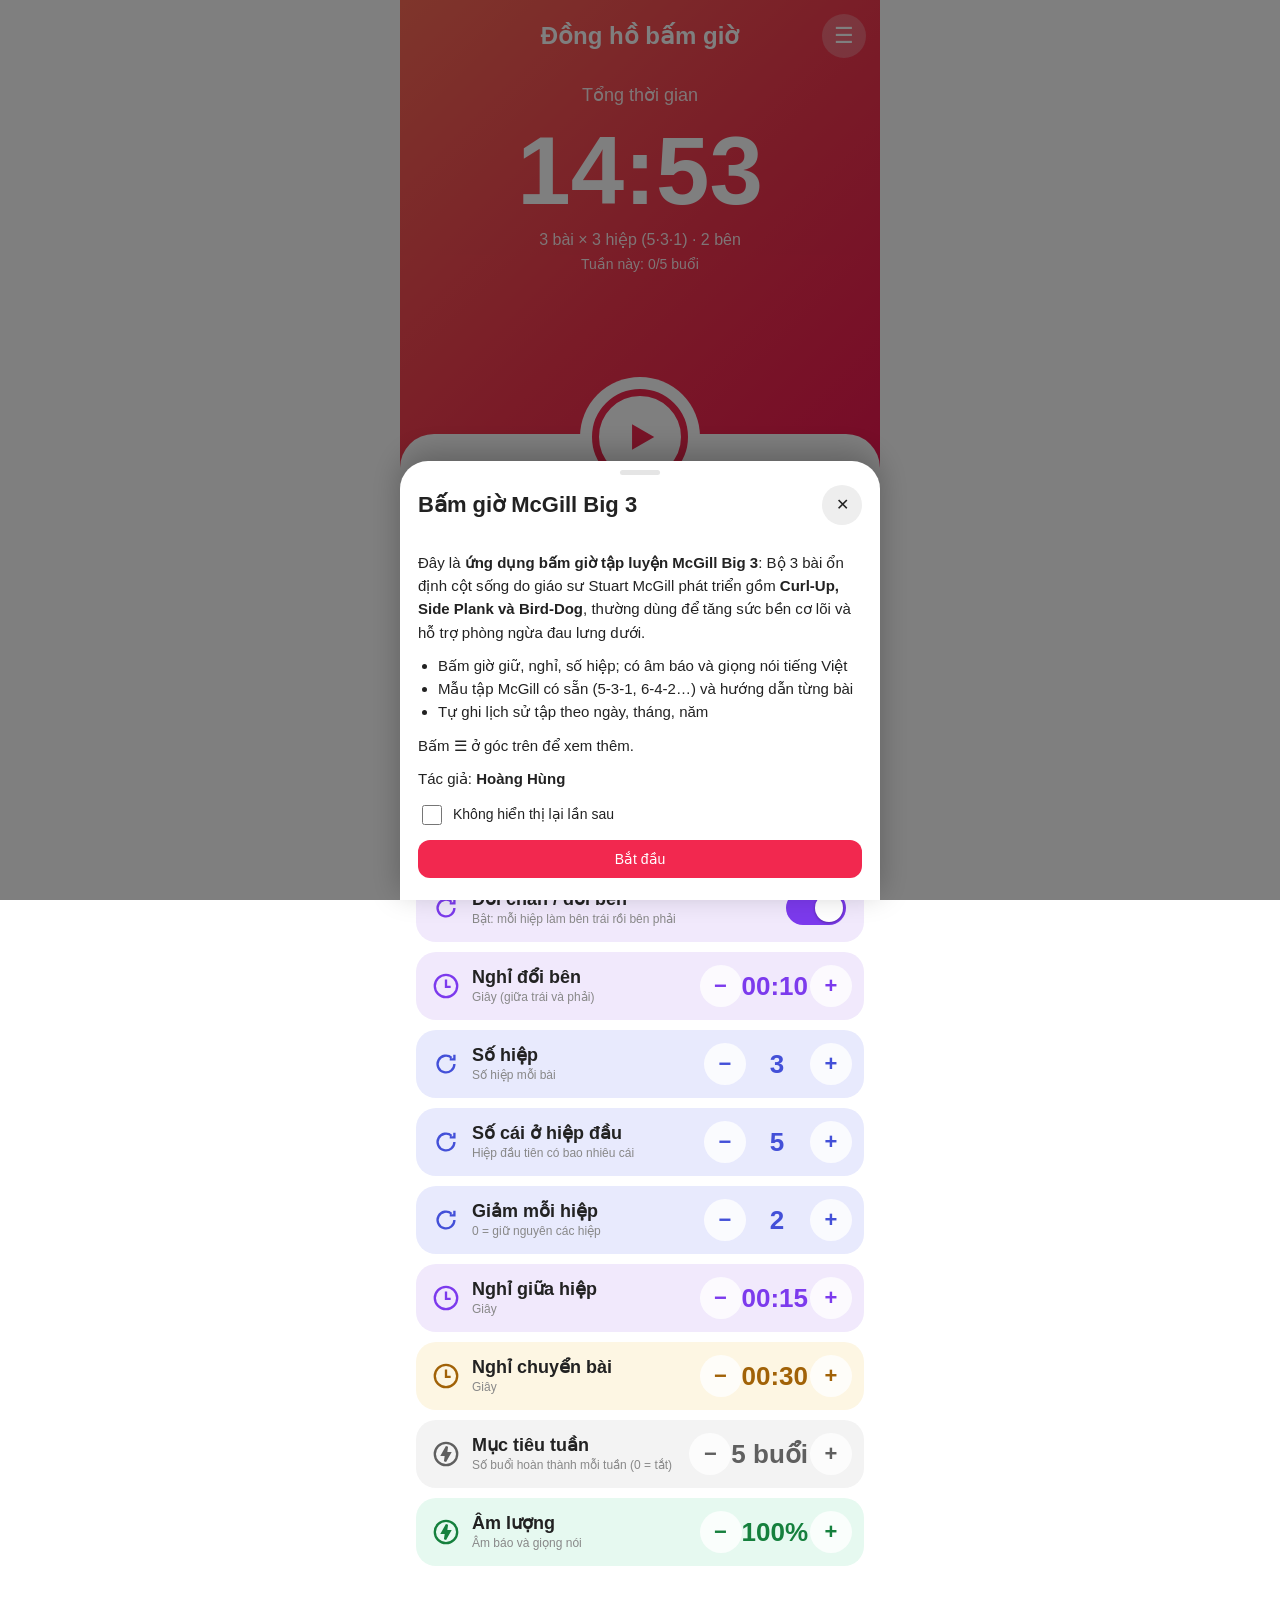
==== commit 6150d175: "Update index.html" ====
--- a/index.html
+++ b/index.html
@@ -4,11 +4,13 @@
 <meta charset="UTF-8">
 <meta name="viewport" content="width=device-width, initial-scale=1, minimum-scale=1, maximum-scale=1, user-scalable=no, viewport-fit=cover">
 <title>Đồng hồ bấm giờ</title>
-<link rel="apple-touch-icon" href="/icon.png">
-<link rel="icon" type="image/png" href="/icon.png">
+<link rel="apple-touch-icon" href="icon.png">
+<link rel="icon" type="image/png" href="icon.png">
 <meta name="apple-mobile-web-app-capable" content="yes">
 <meta name="apple-mobile-web-app-status-bar-style" content="black-translucent">
 <meta name="apple-mobile-web-app-title" content="Bấm giờ">
+<link rel="manifest" href="manifest.webmanifest">
+<meta name="theme-color" content="#f4364f">
 <style>
 *{box-sizing:border-box;-webkit-tap-highlight-color:transparent;touch-action:manipulation}
 html,body{-webkit-text-size-adjust:100%;touch-action:pan-x pan-y}
@@ -56,7 +58,7 @@
 #run{display:none;position:fixed;inset:0;z-index:9;flex-direction:column;align-items:center;color:#fff;padding:calc(env(safe-area-inset-top,0px) + 16px) 14px calc(env(safe-area-inset-bottom,0px) + 20px);overflow-y:auto;transition:background .4s}
 #rTitle{font-size:24px;font-weight:700;margin-bottom:clamp(8px,2.4dvh,22px)}
 .pan{width:100%;max-width:480px;display:flex;justify-content:space-between;align-items:center;border:2px solid rgba(255,255,255,.25);border-radius:26px;padding:0 20px;height:78px;height:clamp(52px,8dvh,78px);flex:none;margin-bottom:10px;font-size:20px;font-weight:600}
-.dots{display:flex;gap:10px}.dots i{width:19px;height:19px;border-radius:50%;background:rgba(0,0,0,.15)}.dots i.on{background:#fff}
+.dots{display:flex;gap:12px;align-items:center}.dots i{font-style:normal;font-size:22px;font-weight:600;min-width:20px;text-align:center;color:#fff;opacity:.35;transition:opacity .3s,transform .3s}.dots i.on{opacity:1;font-weight:800;transform:scale(1.2)}
 .ringw{position:relative;flex:none;width:min(80vw,380px);width:clamp(180px,min(80vw,380px,calc(100dvh - 530px)),380px);aspect-ratio:1;margin:auto;container-type:inline-size}
 .ringw svg{width:100%;height:100%;transform:rotate(-90deg)}
 .mid{position:absolute;inset:0;display:flex;flex-direction:column;align-items:center;justify-content:center}
@@ -70,6 +72,29 @@
 #rPlay{width:104px;height:104px;width:clamp(84px,13dvh,116px);height:clamp(84px,13dvh,116px);border-radius:50%;border:0;background:#fff;cursor:pointer;display:flex;align-items:center;justify-content:center}
 #rPlay svg{width:46px;height:46px;fill:currentColor}
 #rSkip{width:70px;height:70px;border-radius:50%;border:0;background:rgba(255,255,255,.25);cursor:pointer;display:flex;align-items:center;justify-content:center}
+#done{display:none;position:fixed;inset:0;z-index:20;flex-direction:column;align-items:center;justify-content:center;text-align:center;color:#fff;padding:24px;
+background:radial-gradient(circle at 50% 35%,#34d399,#0ea5e9 70%,#6366f1);animation:dfade .5s ease both}
+#cf{position:absolute;inset:0;width:100%;height:100%;pointer-events:none}
+.medal{width:150px;height:150px;border-radius:50%;background:rgba(255,255,255,.2);display:flex;align-items:center;justify-content:center;
+position:relative;animation:dpop .7s cubic-bezier(.2,1.6,.4,1) .15s both}
+.medal::before{content:"";position:absolute;inset:-14px;border-radius:50%;border:3px solid rgba(255,255,255,.5);animation:dpulse 1.8s ease-out .8s infinite}
+.medal svg{width:84px;height:84px}
+.medal path{stroke-dasharray:60;stroke-dashoffset:60;animation:dcheck .6s ease .75s forwards}
+#done h2{font-size:36px;font-weight:800;margin:28px 0 8px;letter-spacing:.5px;animation:dup .6s ease .5s both}
+#done p{margin:0;font-size:18px;opacity:.95;animation:dup .6s ease .7s both}
+#dStats{display:flex;gap:12px;margin:26px 0 34px;animation:dup .6s ease .9s both}
+#dStats div{background:rgba(255,255,255,.2);border-radius:18px;padding:12px 18px;min-width:84px}
+#dStats b{display:block;font-size:26px;font-variant-numeric:tabular-nums}
+#dStats span{font-size:13px;opacity:.9}
+#dDone{border:0;border-radius:30px;background:#fff;color:#0ea5e9;font-size:18px;font-weight:700;padding:16px 56px;cursor:pointer;animation:dup .6s ease 1.1s both;position:relative}
+@keyframes dfade{from{opacity:0}to{opacity:1}}
+@keyframes dpop{from{transform:scale(0)}to{transform:scale(1)}}
+@keyframes dcheck{to{stroke-dashoffset:0}}
+@keyframes dpulse{from{transform:scale(.9);opacity:1}to{transform:scale(1.35);opacity:0}}
+@keyframes dup{from{opacity:0;transform:translateY(18px)}to{opacity:1;transform:none}}
+@media (prefers-reduced-motion:reduce){#done,#done *,.medal::before{animation-duration:.01s!important;animation-delay:0s!important;animation-iteration-count:1!important}}
+#rPrev{width:56px;height:56px;border-radius:50%;border:0;background:rgba(255,255,255,.25);cursor:pointer;display:flex;align-items:center;justify-content:center}
+#wk{font-size:14px;opacity:.9;margin-top:4px;min-height:20px}
 /* Popup / menu */
 .ov{display:none;overscroll-behavior:contain;position:fixed;inset:0;z-index:20;background:rgba(0,0,0,.5);align-items:flex-end;justify-content:center}
 .box{background:var(--bg);color:var(--tx);width:100%;max-width:480px;height:84vh;height:84dvh;max-height:calc(100dvh - env(safe-area-inset-top,0px) - 20px);border-radius:28px 28px 0 0;display:flex;flex-direction:column;padding-bottom:env(safe-area-inset-bottom,0px);box-shadow:0 -8px 30px rgba(0,0,0,.25);animation:up .24s ease-out}
@@ -115,6 +140,7 @@
 <div id="label">Tổng thời gian</div>
 <div id="time">00:00</div>
 <div id="info"></div>
+<div id="wk"></div>
 <div id="prog"></div>
 </div>
 <div class="sheet" id="sheet">
@@ -137,8 +163,17 @@
 </div>
 <div id="rName"></div><div id="rSub"></div>
 <div class="ctl"><button class="c" id="rCancel">HỦY</button>
+<button id="rPrev" aria-label="Quay lại"><svg width="26" height="26" viewBox="0 0 24 24" fill="none" stroke="#fff" stroke-width="2" stroke-linejoin="round"><path d="M18 5L8 12l10 7z"/><path d="M5 5v14"/></svg></button>
 <button id="rPlay"><svg viewBox="0 0 24 24" id="rpi"><path d="M7 4l14 8-14 8z"/></svg></button>
 <button id="rSkip"><svg width="30" height="30" viewBox="0 0 24 24" fill="none" stroke="#fff" stroke-width="2" stroke-linejoin="round"><path d="M6 5l10 7-10 7z"/><path d="M19 5v14"/></svg></button></div>
+</div>
+<div id="done">
+<canvas id="cf"></canvas>
+<div class="medal"><svg viewBox="0 0 64 64" fill="none" stroke="#fff" stroke-width="6" stroke-linecap="round" stroke-linejoin="round"><path d="M16 33l12 12 21-24"/></svg></div>
+<h2>HOÀN THÀNH!</h2>
+<p>Tuyệt vời, bạn đã hoàn thành buổi tập 💪</p>
+<div id="dStats"></div>
+<button id="dDone">XONG</button>
 </div>
 <div class="ov" id="ov"><div class="box">
 <div class="mh"><span id="mtl"></span><button data-a="close" aria-label="Đóng">✕</button></div>
@@ -147,7 +182,7 @@
 <input type="file" id="file" accept=".json,application/json" hidden>
 <script>
 const $=id=>document.getElementById(id);
-const DEF={prep:5,hold:10,rest:3,ex:3,nSets:3,first:5,dec:2,setRest:15,switchRest:30,swap:1,sideRest:10,snd:'beep',theme:'auto',names:['Curl-Up','Side Plank','Bird-Dog']};
+const DEF={prep:5,hold:10,rest:3,ex:3,nSets:3,first:5,dec:2,setRest:15,switchRest:30,swap:1,sideRest:10,goal:5,vol:100,snd:'beep',theme:'auto',names:['Curl-Up','Side Plank','Bird-Dog']};
 let cfg={...DEF};
 try{Object.assign(cfg,JSON.parse(localStorage.getItem('cfg')||'{}'))}catch(e){}
 const getSets=(c=cfg)=>Array.from({length:c.nSets},(_,i)=>Math.max(1,c.first-c.dec*i));
@@ -178,7 +213,9 @@
 {k:'first',cls:'r4',ic:'loop',name:'Số cái ở hiệp đầu',sub:'Hiệp đầu tiên có bao nhiêu cái',step:1,min:1,fmt:v=>v},
 {k:'dec',cls:'r4',ic:'loop',name:'Giảm mỗi hiệp',sub:'0 = giữ nguyên các hiệp',step:1,min:0,fmt:v=>v},
 {k:'setRest',cls:'r5',ic:'clock',name:'Nghỉ giữa hiệp',sub:'Giây',step:1,min:0,fmt:fmt},
-{k:'switchRest',cls:'r6',ic:'clock',name:'Nghỉ chuyển bài',sub:'Giây',step:1,min:0,fmt:fmt}
+{k:'switchRest',cls:'r6',ic:'clock',name:'Nghỉ chuyển bài',sub:'Giây',step:1,min:0,fmt:fmt},
+{k:'goal',cls:'r3',ic:'bolt',name:'Mục tiêu tuần',sub:'Số buổi hoàn thành mỗi tuần (0 = tắt)',step:1,min:0,max:21,fmt:v=>v?v+' buổi':'Tắt'},
+{k:'vol',cls:'r1',ic:'bolt',name:'Âm lượng',sub:'Âm báo và giọng nói',step:10,min:0,max:100,fmt:v=>v+'%'}
 ];
 const SND=[['beep','Âm báo'],['voice','Giọng nói'],['both','Âm báo + giọng nói'],['off','Tắt']];
 const SNDS={beep:'Âm báo',voice:'Giọng nói',both:'Báo + nói',off:'Tắt'};
@@ -241,7 +278,10 @@
 const tot=build().reduce((a,s)=>a+s.d,0);
 $('time').textContent=fmt(tot);$('label').textContent='Tổng thời gian';
 $('top').className='top';$('info').textContent=cfg.ex+' bài × '+cfg.nSets+' hiệp ('+getSets().join('·')+')'+(cfg.swap?' · 2 bên':'');
-}
+week();
+}
+function week(){const d=new Date(),ws=new Date(d.getFullYear(),d.getMonth(),d.getDate()-(d.getDay()+6)%7).getTime(),n=get('hist').filter(x=>x.ok&&x.t>=ws).length,g=cfg.goal;
+$('wk').textContent=g?`Tuần này: ${n}/${g} buổi${n>=g?' 🎉':''}`:'';$('prog').style.width=g?Math.min(100,n/g*100)+'%':'0'}
 /* Âm thanh */
 let ac=null;
 function initAudio(){
@@ -249,7 +289,7 @@
 try{ac=ac||new(window.AudioContext||window.webkitAudioContext)();if(ac.state!=='running')ac.resume()}catch(e){}
 }
 function beep(f=880,d=.15,v=.35){
-if(!ac||!(cfg.snd==='beep'||cfg.snd==='both'))return;
+v*=cfg.vol/100;if(!ac||!(cfg.snd==='beep'||cfg.snd==='both'))return;
 const o=ac.createOscillator(),g=ac.createGain(),t=ac.currentTime;
 o.frequency.value=f;o.connect(g);g.connect(ac.destination);
 g.gain.setValueAtTime(0,t);g.gain.linearRampToValueAtTime(v,t+.01);g.gain.exponentialRampToValueAtTime(.001,t+d);
@@ -257,7 +297,7 @@
 }
 function say(t){
 if(!(cfg.snd==='voice'||cfg.snd==='both')||!t||!('speechSynthesis' in window))return;
-const u=new SpeechSynthesisUtterance(t);u.lang='vi-VN';u.rate=1.05;
+const u=new SpeechSynthesisUtterance(t);u.lang='vi-VN';u.rate=1.05;u.volume=cfg.vol/100;
 const v=speechSynthesis.getVoices().find(v=>v.lang&&v.lang.toLowerCase().startsWith('vi'));if(v)u.voice=v;
 speechSynthesis.cancel();speechSynthesis.speak(u);
 }
@@ -267,8 +307,17 @@
 else if(s.t==='rest'){beep(500,.25);say('Nghỉ')}
 else{beep(500,.25);say(s.say)}
 }
-const dots=(el,n,c)=>{el.innerHTML=Array.from({length:n},(_,i)=>`<i class="${i<c?'on':''}"></i>`).join('')};
-function enter(i){
+const saveSess=()=>{try{localStorage.setItem('sess',JSON.stringify({idx,rem,doneTime,sessStart,t:Date.now()}))}catch(e){}};
+const clearSess=()=>{try{localStorage.removeItem('sess')}catch(e){}};
+function resume(){
+let d=null;try{d=JSON.parse(localStorage.getItem('sess')||'null')}catch(e){}
+if(!d||Date.now()-d.t>6*36e5){clearSess();return false}
+steps=build();
+if(!steps.length||d.idx>=steps.length||!confirm('Có buổi tập đang dở. Tiếp tục không?')){clearSess();return false}
+totalAll=steps.reduce((a,x)=>a+x.d,0);doneTime=d.doneTime;sessStart=d.sessStart;started=true;running=false;
+$('run').style.display='flex';enter(d.idx,true);rem=d.rem;upd();setIcon();saveSess();return true}
+const dots=(el,n,c)=>{el.innerHTML=Array.from({length:n},(_,i)=>`<i class="${i+1===c?'on':''}">${i+1}</i>`).join('')};
+function enter(i,q){
 idx=i;const s=steps[i];rem=s.d;lastSec=-1;halfSaid=false;
 const c=COL[s.t];
 $('run').style.background=`linear-gradient(135deg,${c[0]},${c[1]})`;$('rPlay').style.color=c[1];
@@ -278,7 +327,8 @@
 dots($('rEx'),cfg.ex,ex);dots($('rSet'),S.length,st);$('rName').textContent=nameOf(ex);
 $('rSub').textContent=s.t==='prep'?'Sẵn sàng nào':s.t==='hold'?`Cái ${s.r}/${s.n}${sl}`:s.t==='rest'?`Cái tiếp theo: ${s.r+1}/${s.n}${sl}`:s.t==='side'?`Tiếp theo: ${SIDE[2].toLowerCase()}`:`Hiệp ${st}: ${S[st-1]} cái${s.t==='setrest'&&cfg.swap?' mỗi bên · '+SIDE[1]:sl}`;
 upd();
-cueStart(s);
+if(!q)cueStart(s);
+saveSess();
 }
 function upd(){
 const s=steps[idx],r=Math.max(rem,0);
@@ -292,17 +342,16 @@
 if(s.t==='hold'){
 if(!halfSaid&&rem<=s.d/2){halfSaid=true;if(s.d>=4){beep(800,.1);say('Một nửa')}}
 }else if(s.d>3&&sec!==lastSec&&sec>=1&&sec<=3){beep(700,.1);say(String(sec))}
+if(sec!==lastSec)saveSess();
 lastSec=sec;
 if(rem<=0){
-doneTime+=s.d;
-if(idx+1>=steps.length){finish();return}
-enter(idx+1);
+while(rem<=0){const c=steps[idx];doneTime+=c.d;if(idx+1>=steps.length){finish();return}const ov=-rem;enter(idx+1,ov>=steps[idx+1].d);rem-=ov}
 }else upd();
 requestAnimationFrame(tick);
 }
 function setIcon(){$('rpi').innerHTML=running?'<path d="M7 5h4v14H7zM13 5h4v14h-4z"/>':'<path d="M7 4l14 8-14 8z"/>'}
-async function wake(on){try{if(on){wl=await navigator.wakeLock.request('screen')}else if(wl){wl.release();wl=null}}catch(e){}}
-function close(){running=false;started=false;wake(false);$('run').style.display='none';showTotal()}
+async function wake(on){try{if(on){if(!wl||wl.released)wl=await navigator.wakeLock.request('screen')}else if(wl){wl.release();wl=null}}catch(e){}}
+function close(){clearSess();running=false;started=false;wake(false);$('run').style.display='none';showTotal()}
 /* Ghi lịch sử */
 function logSess(ok){
 const n=ok?steps.length:idx,dn=steps.slice(0,n).filter(s=>s.t==='hold'),h=dn.length;
@@ -311,7 +360,40 @@
 const nl=Array.from({length:cfg.ex},(_,i)=>nameOf(i+1));
 put('hist',[...get('hist'),{t:Date.now(),s0:sessStart,wt:Math.round((Date.now()-sessStart)/1000),el:Math.round(el),h,hd:cfg.hold,ex:cfg.ex,ns:cfg.nSets,ok:ok?1:0,nm:nl.join(', '),nl,ss:getSets(),sw:cfg.swap?1:0,h1:dn.filter(x=>x.sd===1).length,h2:dn.filter(x=>x.sd===2).length,pe:nl.map((_,i)=>dn.filter(x=>x.e===i+1).length),rt:{pr:cfg.prep,rs:cfg.rest,sr:cfg.setRest,sd:cfg.sideRest,sw:cfg.switchRest},sp:ok?null:{e:cur.e,s:cur.s,r:cur.r,sd:cur.sd}}]);
 }
-function finish(){running=false;logSess(true);beep(1000,.15);setTimeout(()=>beep(1000,.15),200);setTimeout(()=>beep(1300,.4),400);say('Hoàn thành buổi tập');close()}
+let cfRaf=0;
+function confetti(){
+cancelAnimationFrame(cfRaf);
+const cv=$('cf'),x=cv.getContext('2d'),dpr=window.devicePixelRatio||1,W=innerWidth,H=innerHeight;
+cv.width=W*dpr;cv.height=H*dpr;x.setTransform(dpr,0,0,dpr,0,0);
+if(window.matchMedia&&matchMedia('(prefers-reduced-motion:reduce)').matches)return;
+const cols=['#ff6b57','#fbbf24','#ffffff','#a78bfa','#f472b6','#facc15'],P=[],R=(a,b)=>a+Math.random()*(b-a);
+const mk=(px,py,vx,vy,i)=>P.push({x:px,y:py,vx,vy,w:R(6,11),h:R(8,16),r:R(0,6.28),vr:R(-.3,.3),c:cols[i%cols.length]});
+const shoot=(px,dir,n)=>{for(let i=0;i<n;i++)mk(px,H,dir*R(2,9),-R(12,20),i)};
+const t0=performance.now();let fired=false;
+shoot(0,1,70);shoot(W,-1,70);
+(function f(t){
+const el=t-t0;
+if(el>900&&!fired){fired=true;shoot(0,1,50);shoot(W,-1,50)}
+if(el<2500&&Math.random()<.5)mk(R(0,W),-10,R(-1.5,1.5),R(2,5),P.length);
+x.clearRect(0,0,W,H);
+for(let i=P.length-1;i>=0;i--){
+const p=P[i];p.vy+=.35;p.vx*=.985;p.x+=p.vx;p.y+=p.vy;p.r+=p.vr;
+if(p.y>H+30){P.splice(i,1);continue}
+x.save();x.translate(p.x,p.y);x.rotate(p.r);x.fillStyle=p.c;x.fillRect(-p.w/2,-p.h/2,p.w,p.h);x.restore();
+}
+if(P.length||el<2500)cfRaf=requestAnimationFrame(f);else x.clearRect(0,0,W,H);
+})(t0);
+}
+function finish(){
+running=false;logSess(true);clearSess();wake(false);
+[523,659,784].forEach((f,i)=>setTimeout(()=>beep(f,.18),i*180));setTimeout(()=>beep(1047,.6),540);
+say('Hoàn thành buổi tập. Tuyệt vời');
+try{navigator.vibrate&&navigator.vibrate([200,100,200,100,400])}catch(e){}
+const S=getSets();
+$('dStats').innerHTML=`<div><b>${fmt(totalAll)}</b><span>Thời gian</span></div><div><b>${cfg.ex}</b><span>Bài tập</span></div><div><b>${S.length}</b><span>Hiệp mỗi bài</span></div>`;
+$('done').style.display='flex';confetti();
+}
+$('dDone').onclick=()=>{cancelAnimationFrame(cfRaf);$('done').style.display='none';close()};
 $('play').onclick=()=>{
 initAudio();
 steps=build();if(!steps.length)return;
@@ -321,13 +403,15 @@
 };
 $('rPlay').onclick=()=>{
 initAudio();
-running=!running;setIcon();
+running=!running;setIcon();saveSess();
 if(running){last=performance.now();requestAnimationFrame(tick)}else if('speechSynthesis' in window)speechSynthesis.cancel();
 };
 $('rCancel').onclick=()=>{if('speechSynthesis' in window)speechSynthesis.cancel();logSess(false);close()};$('rSkip').onclick=()=>{
 doneTime+=steps[idx].d;
 if(idx+1>=steps.length)finish();else enter(idx+1);
 };
+$('rPrev').onclick=()=>{const s=steps[idx];last=performance.now();if(idx===0||s.d-rem>2)enter(idx);else{doneTime-=steps[idx-1].d;enter(idx-1)}};
+document.addEventListener('visibilitychange',()=>{if(!document.hidden&&started&&running)wake(true)});
 /* Popup & menu */
 const mk=(first,dec,nSets,swap=1)=>({prep:5,hold:10,rest:3,ex:3,nSets,first,dec,setRest:15,switchRest:30,swap,sideRest:10,names:[...BIG3]});
 const PR=[
@@ -345,7 +429,7 @@
 const openOv=()=>{$('ov').style.display='flex';document.documentElement.classList.add('lock')};
 const closeOv=()=>{
 if(isWel){const c=$('nw');if(c&&c.checked)try{localStorage.setItem('hideWel',String(Date.now()))}catch(e){}isWel=false}
-$('ov').style.display='none';document.documentElement.classList.remove('lock');
+$('ov').style.display='none';document.documentElement.classList.remove('lock');if(!started)showTotal();
 };
 $('ov').addEventListener('touchmove',e=>{if(!e.target.closest('#mb'))e.preventDefault()},{passive:false});
 function welcome(){
@@ -385,7 +469,7 @@
 `<small>${x.ex} bài × ${x.ns} hiệp${x.ss?' ('+x.ss.join('·')+' cái)':''}${x.sw===undefined?'':x.sw?' · đổi bên (trái '+x.h1+', phải '+x.h2+')':' · một bên'}</small>`+
 `<small>${nl&&x.pe?nl.map((n,i)=>esc(n)+' '+x.pe[i]).join(' · '):esc(x.nm||'')}</small>`+
 (r?`<small>Nghỉ: cái ${r.rs} giây · hiệp ${r.sr} giây · đổi bên ${r.sd} giây · chuyển bài ${r.sw} giây · chuẩn bị ${r.pr} giây</small>`:'')+
-(!x.ok&&sp&&sp.e?`<small>Dừng ở: ${nl?esc(nl[sp.e-1]||''):'bài '+sp.e}${sp.s?', hiệp '+sp.s:''}${sp.r?', cái '+sp.r:''}${x.sw&&sp.sd?(sp.sd===1?', bên trái':', bên phải'):''}</small>`:'')+'</div>'};
+(!x.ok&&sp&&sp.e?`<small>Dừng ở: ${nl?esc(nl[sp.e-1]||''):'bài '+sp.e}${sp.s?', hiệp '+sp.s:''}${sp.r?', cái '+sp.r:''}${x.sw&&sp.sd?(sp.sd===1?', bên trái':', bên phải'):''}</small>`:'')+`<button class="btn" data-a="sdel" data-t="${x.t}">🗑 Xóa buổi này</button></div>`};
 function vHist(){
 const h=get('hist'),days={};h.forEach(x=>{const k=dk(x.t);days[k]=(days[k]||0)+x.el});
 let s=0,d=new Date();if(!days[dk(d)])d.setDate(d.getDate()-1);
@@ -412,7 +496,9 @@
 const ms=Array.from({length:12},(_,i)=>h.filter(x=>inM(x,hy+'-'+p2(i+1))).reduce((a,x)=>a+x.el,0)/60),mx=Math.max(...ms,1);
 o+=nav(`Năm ${hy}`)+`<div class="yr">`+ms.map((v,i)=>`<div data-a="mon" data-m="${i}">${v?Math.round(v):''}<span style="height:${v/mx*80}%"></span>${i+1}</div>`).join('')+`</div><p>Tổng: ${h.filter(x=>inM(x,hy+'-')).length} buổi · ${Math.round(ms.reduce((a,v)=>a+v,0))} phút (phút mỗi tháng). Bấm cột để xem tháng.</p>`;
 }
-return o+`<hr style="border:0;border-top:1px solid var(--bd)"><button class="btn" data-a="exp">⬇ Xuất sao lưu</button><button class="btn" data-a="imp">⬆ Nhập sao lưu</button><button class="btn" data-a="clr">🗑 Xóa lịch sử</button><p style="color:var(--mu);font-size:13px">Dữ liệu lưu trên thiết bị này. Hãy xuất tệp sao lưu định kỳ để không mất khi xóa dữ liệu trình duyệt.</p>`;
+const lab=hv==='day'?'ngày '+hdk.split('-').reverse().join('/'):hv==='month'?`tháng ${hm+1}/${hy}`:`năm ${hy}`;
+const del=`<button class="btn" data-a="clr" data-s="${hv}">🗑 Xóa ${lab}</button><button class="btn" data-a="clr" data-s="all">🗑 Xóa tất cả</button>`;
+return o+`<hr style="border:0;border-top:1px solid var(--bd)"><button class="btn" data-a="exp">⬇ Xuất sao lưu</button><button class="btn" data-a="imp">⬆ Nhập sao lưu</button><button class="btn" data-a="csv">⬇ Xuất CSV</button><br>${del}<p style="color:var(--mu);font-size:13px">Dữ liệu lưu trên thiết bị này. Hãy xuất tệp sao lưu định kỳ để không mất khi xóa dữ liệu trình duyệt.</p>`;
 }
 const syncYM=()=>{hy=+hdk.slice(0,4);hm=+hdk.slice(5,7)-1};
 $('ov').addEventListener('click',e=>{
@@ -432,9 +518,22 @@
 else if(a==='pre'){const p=allP()[+D.i];Object.assign(cfg,p.c);cfg.names=p.c.names?[...p.c.names]:[];save();render();closeOv()}
 else if(a==='pdel'){const l=get('pre');l.splice(+D.i,1);put('pre',l);mrender()}
 else if(a==='psave'){const n=prompt('Tên mẫu tập');if(n&&n.trim()){const c={};PK.forEach(k=>c[k]=cfg[k]);c.names=[...(cfg.names||[])];put('pre',[...get('pre'),{n:n.trim(),c}]);mrender()}}
+else if(a==='sdel'){if(confirm('Xóa buổi tập này? Không thể hoàn tác.')){put('hist',get('hist').filter(x=>x.t!==+D.t));mrender()}}
+else if(a==='csv'){const q=v=>'"'+String(v).replace(/"/g,'""')+'"',h=get('hist');
+const R=[['Ngày','Bắt đầu','Kết thúc','Trạng thái','Số cái','Giây/cái','Thời gian tập (s)','Bài','Hiệp','Đổi bên','Chi tiết bài'],...h.map(x=>[dk(x.t),x.s0?hhmm(x.s0):'',hhmm(x.t),x.ok?'Hoàn thành':'Bỏ dở',x.h,x.hd,x.el,x.ex,x.ns,x.sw?'Có':'Không',x.nl&&x.pe?x.nl.map((n,i)=>n+' '+x.pe[i]).join('; '):(x.nm||'')])];
+const u=URL.createObjectURL(new Blob(['\ufeff'+R.map(r=>r.map(q).join(',')).join('\r\n')],{type:'text/csv;charset=utf-8'})),l=document.createElement('a');l.href=u;l.download='lich-su-'+dk(Date.now())+'.csv';document.body.appendChild(l);l.click();l.remove();setTimeout(()=>URL.revokeObjectURL(u),2000)}
 else if(a==='exp'){const u=URL.createObjectURL(new Blob([JSON.stringify({v:1,cfg,hist:get('hist'),pre:get('pre')})],{type:'application/json'})),l=document.createElement('a');l.href=u;l.download='time-backup-'+dk(Date.now())+'.json';document.body.appendChild(l);l.click();l.remove();setTimeout(()=>URL.revokeObjectURL(u),2000)}
 else if(a==='imp')$('file').click();
-else if(a==='clr'){if(confirm('Xóa toàn bộ lịch sử tập luyện? Không thể hoàn tác.')){put('hist',[]);mrender()}}
+else if(a==='clr'){
+const sc=D.s,h=get('hist');
+let pre='',lab='toàn bộ lịch sử tập luyện';
+if(sc==='day'){pre=hdk;lab='lịch sử ngày '+hdk.split('-').reverse().join('/')}
+else if(sc==='month'){pre=hy+'-'+p2(hm+1);lab=`lịch sử tháng ${hm+1}/${hy}`}
+else if(sc==='year'){pre=hy+'-';lab='lịch sử năm '+hy}
+const hit=h.filter(x=>dk(x.t).startsWith(pre));
+if(!hit.length){alert('Không có buổi tập nào để xóa.');return}
+if(confirm(`Xóa ${lab} (${hit.length} buổi tập)? Không thể hoàn tác.`)){put('hist',h.filter(x=>!dk(x.t).startsWith(pre)));mrender()}
+}
 });
 $('file').onchange=e=>{
 const f=e.target.files[0];e.target.value='';if(!f)return;
@@ -456,7 +555,8 @@
 render();
 let hw=0;try{hw=+localStorage.getItem('hideWel')||0}catch(e){}
 const hwD=new Date(hw),nwD=new Date();
-if(!hw||nwD.getFullYear()*12+nwD.getMonth()>hwD.getFullYear()*12+hwD.getMonth())welcome();
+if(!resume()&&(!hw||nwD.getFullYear()*12+nwD.getMonth()>hwD.getFullYear()*12+hwD.getMonth()))welcome();
+if('serviceWorker' in navigator&&/^https?:/.test(location.protocol))navigator.serviceWorker.register('sw.js').catch(()=>{});
 </script>
 </body>
 </html>
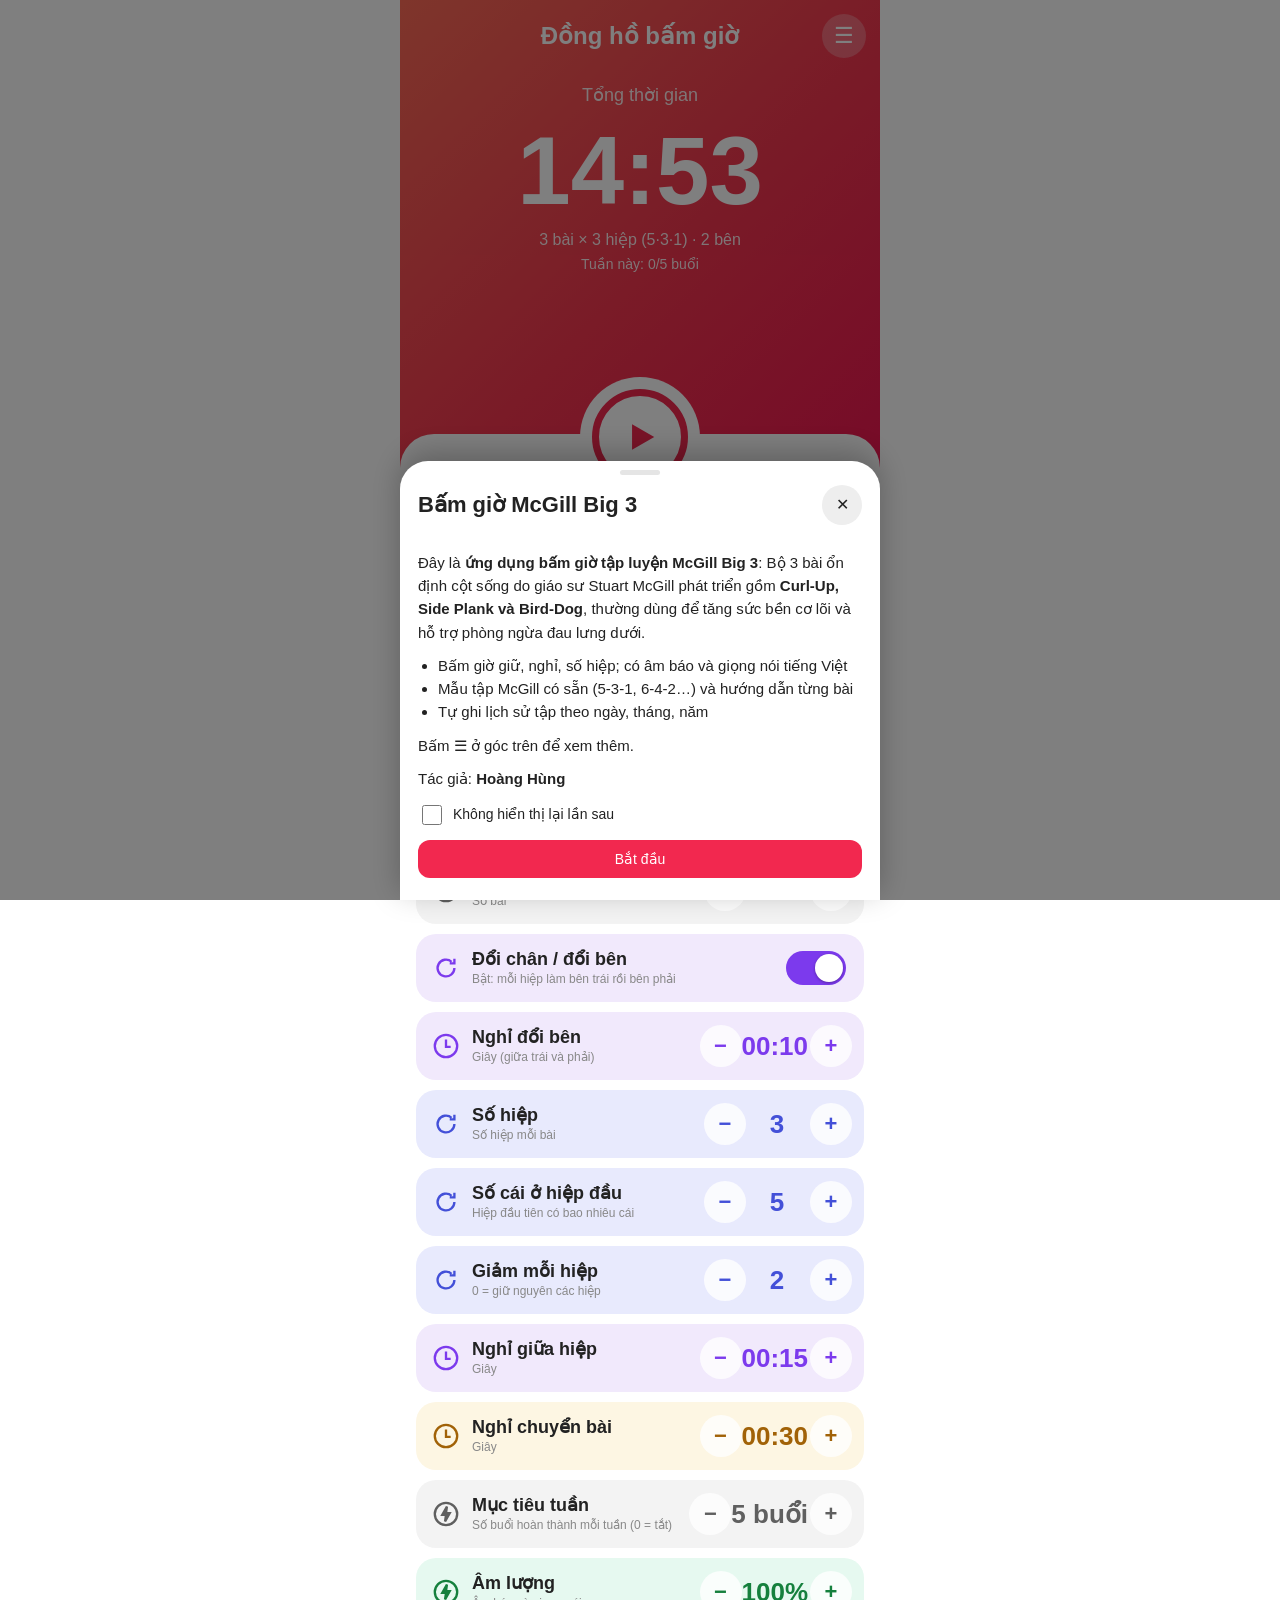
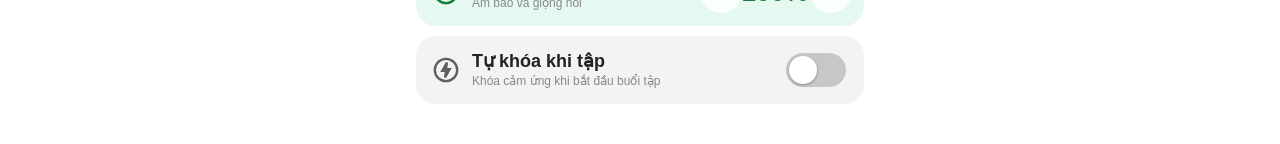
==== commit 36df8192: "Update index.html" ====
--- a/index.html
+++ b/index.html
@@ -31,9 +31,9 @@
 .sheet{flex:1;background:var(--bg);border-radius:34px 34px 0 0;margin-top:-34px;position:relative;padding:62px 16px calc(30px + env(safe-area-inset-bottom,0px))}
 #play{position:absolute;top:-45px;left:50%;transform:translateX(-50%);width:96px;height:96px;border-radius:50%;border:7px solid #f2284f;background:var(--bg);display:flex;align-items:center;justify-content:center;cursor:pointer;box-shadow:0 0 0 12px var(--bg);padding:0}
 #play svg{width:38px;height:38px;fill:#f2284f}
-.tools{display:grid;grid-template-columns:repeat(3,1fr);gap:8px;margin-bottom:14px}
+.tools{display:grid;grid-template-columns:repeat(2,1fr);gap:8px;margin-bottom:14px}
 .tools button{border:0;background:var(--chip);border-radius:14px;padding:8px 4px;min-height:52px;font-size:13.5px;font-weight:600;line-height:1.25;color:var(--tx);cursor:pointer;display:flex;flex-direction:column;align-items:center;justify-content:center;text-align:center}
-.tools small{display:block;font-size:11.5px;font-weight:400;color:var(--mu);margin-top:1px}
+.tools small{display:block;font-size:11.5px;font-weight:400;color:var(--mu);margin-top:1px;max-width:100%;overflow:hidden;text-overflow:ellipsis;white-space:nowrap}
 .row{display:flex;align-items:center;border-radius:20px;padding:8px 12px 8px 16px;min-height:68px;margin-bottom:10px;font-size:18px;font-weight:600}
 .row .ic{width:28px;height:28px;margin-right:12px;flex:none}
 .row .n{flex:1;min-width:0;cursor:pointer;color:var(--tx);line-height:1.2}
@@ -93,8 +93,14 @@
 @keyframes dpulse{from{transform:scale(.9);opacity:1}to{transform:scale(1.35);opacity:0}}
 @keyframes dup{from{opacity:0;transform:translateY(18px)}to{opacity:1;transform:none}}
 @media (prefers-reduced-motion:reduce){#done,#done *,.medal::before{animation-duration:.01s!important;animation-delay:0s!important;animation-iteration-count:1!important}}
-#rPrev{width:56px;height:56px;border-radius:50%;border:0;background:rgba(255,255,255,.25);cursor:pointer;display:flex;align-items:center;justify-content:center}
+.ctl{display:grid;grid-template-columns:1fr 1fr auto 1fr 1fr;align-items:center;justify-items:center}.ctl .c{width:auto;justify-self:start}#rPrev,#rSkip{width:64px;height:64px}#rPrev{border-radius:50%;border:0;background:rgba(255,255,255,.25);cursor:pointer;display:flex;align-items:center;justify-content:center}
 #wk{font-size:14px;opacity:.9;margin-top:4px;min-height:20px}
+.sug{background:var(--chip);border-radius:16px;padding:12px 14px;margin-bottom:14px;font-size:14px;line-height:1.4}.sug b{display:block;margin-bottom:2px}.sug .btn{margin:8px 8px 0 0}
+#lockBtn{position:absolute;right:14px;top:calc(env(safe-area-inset-top,0px) + 12px);width:44px;height:44px;border-radius:50%;border:0;background:rgba(255,255,255,.25);color:#fff;font-size:20px;cursor:pointer;padding:0}
+#lk{display:none;position:fixed;inset:0;z-index:15;background:rgba(0,0,0,.12);color:#fff;touch-action:none;-webkit-user-select:none;user-select:none}
+#lkHold{position:absolute;right:14px;top:calc(env(safe-area-inset-top,0px) + 12px);width:44px;height:44px;border:0;border-radius:50%;background:rgba(0,0,0,.35);color:#fff;padding:0;touch-action:none;font-size:20px}
+#lkHold svg{position:absolute;inset:-4px;width:52px;height:52px}
+#lkHint{position:absolute;right:10px;top:calc(env(safe-area-inset-top,0px) + 66px);font-size:12px;text-align:right;opacity:.9;max-width:60vw}
 /* Popup / menu */
 .ov{display:none;overscroll-behavior:contain;position:fixed;inset:0;z-index:20;background:rgba(0,0,0,.5);align-items:flex-end;justify-content:center}
 .box{background:var(--bg);color:var(--tx);width:100%;max-width:480px;height:84vh;height:84dvh;max-height:calc(100dvh - env(safe-area-inset-top,0px) - 20px);border-radius:28px 28px 0 0;display:flex;flex-direction:column;padding-bottom:env(safe-area-inset-bottom,0px);box-shadow:0 -8px 30px rgba(0,0,0,.25);animation:up .24s ease-out}
@@ -146,12 +152,14 @@
 <div class="sheet" id="sheet">
 <button id="play" aria-label="Bắt đầu"><svg viewBox="0 0 24 24" id="pi"><path d="M7 4l14 8-14 8z"/></svg></button>
 <div class="tools">
-<button id="voice">🔊 Âm thanh</button><button id="theme">🌓 Giao diện</button><button id="names">✏️ Tên bài<small>Tùy chỉnh</small></button>
+<button id="voice">🔊 Âm thanh</button><button id="vsel">🗣 Giọng đọc</button><button id="theme">🌓 Giao diện</button><button id="names">✏️ Tên bài<small>Tùy chỉnh</small></button>
 </div>
+<div id="sug"></div>
 <div id="rows"></div>
 </div>
 </div>
 <div id="run">
+<button id="lockBtn" aria-label="Khóa màn hình">🔒</button>
 <div id="rTitle">Tập luyện</div>
 <div class="pan">Bài tập<div class="dots" id="rEx"></div></div>
 <div class="pan">Vòng tập<div class="dots" id="rSet"></div></div>
@@ -175,6 +183,7 @@
 <div id="dStats"></div>
 <button id="dDone">XONG</button>
 </div>
+<div id="lk"><button id="lkHold" aria-label="Giữ để mở khóa"><svg viewBox="0 0 44 44"><circle id="lkRing" cx="22" cy="22" r="20" fill="none" stroke="#fff" stroke-width="3" stroke-linecap="round" stroke-dasharray="125.7" stroke-dashoffset="125.7" transform="rotate(-90 22 22)"/></svg>🔒</button><div id="lkHint">Màn hình đang khóa. Giữ nút 🔒 khoảng 1,5 giây để mở.</div></div>
 <div class="ov" id="ov"><div class="box">
 <div class="mh"><span id="mtl"></span><button data-a="close" aria-label="Đóng">✕</button></div>
 <div class="tabs" id="mt"></div><div id="mb"></div>
@@ -182,7 +191,7 @@
 <input type="file" id="file" accept=".json,application/json" hidden>
 <script>
 const $=id=>document.getElementById(id);
-const DEF={prep:5,hold:10,rest:3,ex:3,nSets:3,first:5,dec:2,setRest:15,switchRest:30,swap:1,sideRest:10,goal:5,vol:100,snd:'beep',theme:'auto',names:['Curl-Up','Side Plank','Bird-Dog']};
+const DEF={prep:5,hold:10,rest:3,ex:3,nSets:3,first:5,dec:2,setRest:15,switchRest:30,swap:1,sideRest:10,goal:5,vol:100,voice:'',autolock:0,snd:'beep',theme:'auto',names:['Curl-Up','Side Plank','Bird-Dog']};
 let cfg={...DEF};
 try{Object.assign(cfg,JSON.parse(localStorage.getItem('cfg')||'{}'))}catch(e){}
 const getSets=(c=cfg)=>Array.from({length:c.nSets},(_,i)=>Math.max(1,c.first-c.dec*i));
@@ -215,7 +224,8 @@
 {k:'setRest',cls:'r5',ic:'clock',name:'Nghỉ giữa hiệp',sub:'Giây',step:1,min:0,fmt:fmt},
 {k:'switchRest',cls:'r6',ic:'clock',name:'Nghỉ chuyển bài',sub:'Giây',step:1,min:0,fmt:fmt},
 {k:'goal',cls:'r3',ic:'bolt',name:'Mục tiêu tuần',sub:'Số buổi hoàn thành mỗi tuần (0 = tắt)',step:1,min:0,max:21,fmt:v=>v?v+' buổi':'Tắt'},
-{k:'vol',cls:'r1',ic:'bolt',name:'Âm lượng',sub:'Âm báo và giọng nói',step:10,min:0,max:100,fmt:v=>v+'%'}
+{k:'vol',cls:'r1',ic:'bolt',name:'Âm lượng',sub:'Âm báo và giọng nói',step:10,min:0,max:100,fmt:v=>v+'%'},
+{k:'autolock',cls:'r3',ic:'bolt',name:'Tự khóa khi tập',sub:'Khóa cảm ứng khi bắt đầu buổi tập',step:1,min:0,max:1,fmt:v=>v?'Bật':'Tắt'}
 ];
 const SND=[['beep','Âm báo'],['voice','Giọng nói'],['both','Âm báo + giọng nói'],['off','Tắt']];
 const SNDS={beep:'Âm báo',voice:'Giọng nói',both:'Báo + nói',off:'Tắt'};
@@ -229,6 +239,7 @@
 `<button data-k="${r.k}" data-d="-1">−</button><div class="v" data-k="${r.k}">${r.fmt(v)}</div><button data-k="${r.k}" data-d="1">+</button></div>`);
 }).join('');
 $('voice').innerHTML='🔊 Âm thanh<small>'+SNDS[cfg.snd]+'</small>';
+$('vsel').innerHTML='🗣 Giọng đọc<small>'+vname()+'</small>';
 $('theme').innerHTML='🌓 Giao diện<small>'+THM.find(x=>x[0]===cfg.theme)[1]+'</small>';
 applyTheme();
 if(!running&&!started)showTotal();
@@ -278,10 +289,29 @@
 const tot=build().reduce((a,s)=>a+s.d,0);
 $('time').textContent=fmt(tot);$('label').textContent='Tổng thời gian';
 $('top').className='top';$('info').textContent=cfg.ex+' bài × '+cfg.nSets+' hiệp ('+getSets().join('·')+')'+(cfg.swap?' · 2 bên':'');
-week();
+week();sugRender();
 }
 function week(){const d=new Date(),ws=new Date(d.getFullYear(),d.getMonth(),d.getDate()-(d.getDay()+6)%7).getTime(),n=get('hist').filter(x=>x.ok&&x.t>=ws).length,g=cfg.goal;
 $('wk').textContent=g?`Tuần này: ${n}/${g} buổi${n>=g?' 🎉':''}`:'';$('prog').style.width=g?Math.min(100,n/g*100)+'%':'0'}
+const wk0=d=>{const x=new Date(d);x.setDate(x.getDate()-(x.getDay()+6)%7);return dk(x)};
+const addD=(k,n)=>{const d=new Date(k+'T00:00');d.setDate(d.getDate()+n);return dk(d)};
+const fd=d=>p2(d.getDate())+'/'+p2(d.getMonth()+1);
+const vname=()=>{try{return (speechSynthesis.getVoices().find(v=>v.voiceURI===cfg.voice)||{}).name||'Tự động'}catch(e){return 'Tự động'}};
+function suggest(){
+if(cfg.hold>=30)return null;
+let until=0;try{until=+localStorage.getItem('sugOff')||0}catch(e){}
+if(Date.now()<until)return null;
+const need=Math.max(1,Math.min(cfg.goal||3,3)),cnt={};
+get('hist').filter(x=>x.ok&&x.hd>=cfg.hold).forEach(x=>{const k=wk0(new Date(x.t));cnt[k]=(cnt[k]||0)+1});
+const cur=wk0(new Date());let k=(cnt[cur]||0)>=need?cur:addD(cur,-7);
+for(let i=0;i<3;i++,k=addD(k,-7))if((cnt[k]||0)<need)return null;
+return{to:Math.min(30,cfg.hold+2),need};
+}
+function sugRender(){
+const g=suggest(),e=$('sug');
+if(!g||started){e.innerHTML='';return}
+e.innerHTML=`<div class="sug"><b>💡 Gợi ý tăng dần</b>Bạn đã tập đều 3 tuần liên tiếp (từ ${g.need} buổi/tuần) ở mức giữ ${cfg.hold} giây. Có thể thử tăng lên ${g.to} giây. Nếu thấy đau hoặc mỏi bất thường thì giữ nguyên và hỏi chuyên gia.<div><button class="btn p" data-s="ok">Tăng lên ${g.to} giây</button><button class="btn" data-s="later">Để sau 1 tuần</button></div></div>`;
+}
 /* Âm thanh */
 let ac=null;
 function initAudio(){
@@ -295,10 +325,10 @@
 g.gain.setValueAtTime(0,t);g.gain.linearRampToValueAtTime(v,t+.01);g.gain.exponentialRampToValueAtTime(.001,t+d);
 o.start(t);o.stop(t+d+.02);
 }
-function say(t){
-if(!(cfg.snd==='voice'||cfg.snd==='both')||!t||!('speechSynthesis' in window))return;
+function say(t,force,uri){
+if(!(force||cfg.snd==='voice'||cfg.snd==='both')||!t||!('speechSynthesis' in window))return;
 const u=new SpeechSynthesisUtterance(t);u.lang='vi-VN';u.rate=1.05;u.volume=cfg.vol/100;
-const v=speechSynthesis.getVoices().find(v=>v.lang&&v.lang.toLowerCase().startsWith('vi'));if(v)u.voice=v;
+const vs=speechSynthesis.getVoices(),want=uri!==undefined?uri:cfg.voice,v=(want&&vs.find(x=>x.voiceURI===want))||vs.find(x=>x.lang&&x.lang.toLowerCase().startsWith('vi'));if(v){u.voice=v;u.lang=v.lang}
 speechSynthesis.cancel();speechSynthesis.speak(u);
 }
 function cueStart(s){
@@ -351,7 +381,7 @@
 }
 function setIcon(){$('rpi').innerHTML=running?'<path d="M7 5h4v14H7zM13 5h4v14h-4z"/>':'<path d="M7 4l14 8-14 8z"/>'}
 async function wake(on){try{if(on){if(!wl||wl.released)wl=await navigator.wakeLock.request('screen')}else if(wl){wl.release();wl=null}}catch(e){}}
-function close(){clearSess();running=false;started=false;wake(false);$('run').style.display='none';showTotal()}
+function close(){clearSess();lock(false);running=false;started=false;wake(false);$('run').style.display='none';showTotal()}
 /* Ghi lịch sử */
 function logSess(ok){
 const n=ok?steps.length:idx,dn=steps.slice(0,n).filter(s=>s.t==='hold'),h=dn.length;
@@ -385,7 +415,7 @@
 })(t0);
 }
 function finish(){
-running=false;logSess(true);clearSess();wake(false);
+running=false;logSess(true);clearSess();lock(false);wake(false);
 [523,659,784].forEach((f,i)=>setTimeout(()=>beep(f,.18),i*180));setTimeout(()=>beep(1047,.6),540);
 say('Hoàn thành buổi tập. Tuyệt vời');
 try{navigator.vibrate&&navigator.vibrate([200,100,200,100,400])}catch(e){}
@@ -398,7 +428,7 @@
 initAudio();
 steps=build();if(!steps.length)return;
 totalAll=steps.reduce((a,s)=>a+s.d,0);doneTime=0;started=true;running=true;sessStart=Date.now();
-$('run').style.display='flex';last=performance.now();enter(0);setIcon();wake(true);
+$('run').style.display='flex';last=performance.now();enter(0);setIcon();wake(true);if(cfg.autolock)lock(true);
 requestAnimationFrame(tick);
 };
 $('rPlay').onclick=()=>{
@@ -412,6 +442,16 @@
 };
 $('rPrev').onclick=()=>{const s=steps[idx];last=performance.now();if(idx===0||s.d-rem>2)enter(idx);else{doneTime-=steps[idx-1].d;enter(idx-1)}};
 document.addEventListener('visibilitychange',()=>{if(!document.hidden&&started&&running)wake(true)});
+let lkT=0;
+function lock(on){$('lk').style.display=on?'block':'none';if(!on){clearTimeout(lkT);const r=$('lkRing');r.style.transition='none';r.style.strokeDashoffset=125.7}}
+$('lockBtn').onclick=()=>lock(true);
+const lh=$('lkHold');
+lh.addEventListener('pointerdown',e=>{e.preventDefault();const r=$('lkRing');r.style.transition='none';r.style.strokeDashoffset=125.7;void r.getBoundingClientRect();r.style.transition='stroke-dashoffset 1.5s linear';r.style.strokeDashoffset=0;clearTimeout(lkT);lkT=setTimeout(()=>{lock(false);try{navigator.vibrate&&navigator.vibrate(30)}catch(x){}},1500)});
+['pointerup','pointercancel','pointerleave'].forEach(t=>lh.addEventListener(t,()=>{clearTimeout(lkT);const r=$('lkRing');r.style.transition='none';r.style.strokeDashoffset=125.7}));
+lh.addEventListener('contextmenu',e=>e.preventDefault());
+$('lk').addEventListener('touchmove',e=>e.preventDefault(),{passive:false});
+$('sug').onclick=e=>{const a=e.target.dataset.s,g=suggest();if(!a||!g)return;
+if(a==='ok'){cfg.hold=g.to;save();render()}else{try{localStorage.setItem('sugOff',String(Date.now()+7*864e5))}catch(x){}sugRender()}};
 /* Popup & menu */
 const mk=(first,dec,nSets,swap=1)=>({prep:5,hold:10,rest:3,ex:3,nSets,first,dec,setRest:15,switchRest:30,swap,sideRest:10,names:[...BIG3]});
 const PR=[
@@ -424,7 +464,7 @@
 ];
 const PK=['prep','hold','rest','ex','nSets','first','dec','setRest','switchRest','swap','sideRest'];
 const allP=()=>[...PR.map(p=>({...p,b:1})),...get('pre')];
-let mt='about',hv='day',hdk=dk(Date.now()),hy=0,hm=0;
+let mt='about',hv='day',hdk=dk(Date.now()),hy=0,hm=0,hwk=wk0(new Date());
 let isWel=false;
 const openOv=()=>{$('ov').style.display='flex';document.documentElement.classList.add('lock')};
 const closeOv=()=>{
@@ -457,7 +497,7 @@
 <div class="it"><b>3. Bird-Dog (chó săn chim)</b><img class="ill" src="birddog.gif" alt="Ảnh động Bird-Dog" loading="lazy" onerror="this.outerHTML=IMG.bird"><ul><li>Quỳ bốn điểm, tay dưới vai, gối dưới hông, lưng giữ trung tính.</li><li>Duỗi một chân ra sau ngang hông và tay đối diện ra trước ngang vai, cố giữ hông và vai không xoay.</li><li>Giữ, hạ về rồi đổi bên. Lỗi hay gặp: ưỡn lưng, nâng chân tay quá cao, xoay hông.</li></ul></div>
 <p style="color:var(--mu);font-size:13px">Ảnh động minh họa từng bài: nâng lên, giữ, hạ xuống. Nét đỏ là phần cần chú ý (tay dưới lưng, hông nâng cao, tay và chân duỗi).</p><p>Mẹo trong ứng dụng: cả 3 bài đều nên làm hai bên (Curl-Up thì đổi chân co). Bật “Đổi chân / đổi bên” để ứng dụng tự chạy bên trái rồi bên phải trong từng hiệp. Đặt tên bài tại nút “✏️ Tên bài”.</p>
 <p style="color:var(--mu);font-size:13px">Thông tin chỉ mang tính tham khảo, không thay thế tư vấn y tế. Nếu đang đau lưng nặng, tê hoặc yếu chân, hãy hỏi bác sĩ hoặc chuyên gia vật lý trị liệu trước khi tập.</p>`;
-const vGuide=()=>`<p><b>Cách dùng ứng dụng</b></p><ul><li>Bấm + / − để đổi thông số, bấm vào số để nhập trực tiếp.</li><li>Bấm nút tròn lớn để bắt đầu; trong lúc tập có thể tạm dừng hoặc bỏ qua bước.</li><li>“Tên bài” để đặt tên từng bài; “Mẫu tập” để lưu và dùng lại cấu hình giờ.</li><li>“Đổi chân / đổi bên”: bật thì mỗi hiệp chạy bên trái, nghỉ đổi bên rồi chạy bên phải, sau đó mới nghỉ giữa hiệp; tắt thì chỉ chạy một bên.</li><li>Buổi tập tự ghi vào Lịch sử khi hoàn thành (hoặc khi hủy giữa chừng nếu đã giữ ít nhất 1 cái).</li></ul><p><b>Nguyên tắc tập luyện</b></p><ul><li>Khởi động 3–5 phút trước khi tập.</li><li>Giữ đúng tư thế, thở đều, không nín thở.</li><li>Tăng dần: thêm vài giây giữ hoặc thêm hiệp mỗi tuần, không tăng đột ngột.</li><li>Nghỉ đủ giữa các hiệp; ngủ đủ để cơ hồi phục.</li><li>Tập đều đặn quan trọng hơn tập quá sức; dùng chuỗi ngày liên tiếp để giữ nhịp.</li><li>Đau nhói, chóng mặt hoặc khó thở: dừng ngay. Nếu có bệnh lý, hỏi bác sĩ trước khi tập.</li></ul>`;
+const vGuide=()=>`<p><b>Cách dùng ứng dụng</b></p><ul><li>Bấm + / − để đổi thông số, bấm vào số để nhập trực tiếp.</li><li>Bấm nút tròn lớn để bắt đầu; trong lúc tập có thể tạm dừng hoặc bỏ qua bước.</li><li>“Tên bài” để đặt tên từng bài; “Mẫu tập” để lưu và dùng lại cấu hình giờ.</li><li>“Đổi chân / đổi bên”: bật thì mỗi hiệp chạy bên trái, nghỉ đổi bên rồi chạy bên phải, sau đó mới nghỉ giữa hiệp; tắt thì chỉ chạy một bên.</li><li>Nút 🔒 ở góc phải màn hình tập: khóa cảm ứng để khỏi bấm nhầm, giữ nút đó khoảng 1,5 giây để mở. Có thể bật “Tự khóa khi tập”.</li><li>“Giọng đọc”: chọn giọng tiếng Việt có sẵn trên máy và nghe thử.</li><li>Buổi tập tự ghi vào Lịch sử khi hoàn thành (hoặc khi hủy giữa chừng nếu đã giữ ít nhất 1 cái).</li></ul><p><b>Nguyên tắc tập luyện</b></p><ul><li>Khởi động 3–5 phút trước khi tập.</li><li>Giữ đúng tư thế, thở đều, không nín thở.</li><li>Tăng dần: thêm vài giây giữ hoặc thêm hiệp mỗi tuần, không tăng đột ngột.</li><li>Nghỉ đủ giữa các hiệp; ngủ đủ để cơ hồi phục.</li><li>Tập đều đặn quan trọng hơn tập quá sức; dùng chuỗi ngày liên tiếp để giữ nhịp.</li><li>Đau nhói, chóng mặt hoặc khó thở: dừng ngay. Nếu có bệnh lý, hỏi bác sĩ trước khi tập.</li></ul>`;
 function vPre(){
 return allP().map((p,i)=>`<div class="it"><b>${esc(p.n)}</b><small>${p.c.ex} bài × ${p.c.nSets} hiệp · ${p.c.first} cái, giảm ${p.c.dec}/hiệp · giữ ${p.c.hold} giây · nghỉ ${p.c.rest} giây · ${p.c.swap?'đổi bên':'một bên'}</small><button class="btn p" data-a="pre" data-i="${i}">Dùng</button>${p.b?'':`<button class="btn" data-a="pdel" data-i="${i-PR.length}">Xóa</button>`}</div>`).join('')+`<button class="btn p" data-a="psave">＋ Lưu cấu hình hiện tại</button>`;
 }
@@ -479,12 +519,15 @@
 const inM=(x,p)=>dk(x.t).startsWith(p),sum=l=>l.reduce((a,x)=>a+x.el,0);
 const best=h.reduce((a,x)=>Math.max(a,x.h?x.hd:0),0);
 let o=`<div class="st"><div><b>${s}</b>ngày liên tiếp</div><div><b>${Math.max(lg,s)}</b>chuỗi dài nhất</div><div><b>${keys.length}</b>ngày đã tập</div><div><b>${Math.round(sum(h.filter(x=>inM(x,dk(Date.now()).slice(0,7))))/60)}</b>phút tháng này</div><div><b>${best} giây</b>giữ lâu nhất</div><div><b>${h.length}</b>buổi tập</div></div>`;
-o+=[['day','Ngày'],['month','Tháng'],['year','Năm']].map(([k,n])=>`<button class="tb${k===hv?' on':''}" data-a="hv" data-v="${k}" style="margin-right:6px">${n}</button>`).join('');
+o+=[['day','Ngày'],['week','Tuần'],['month','Tháng'],['year','Năm']].map(([k,n])=>`<button class="tb${k===hv?' on':''}" data-a="hv" data-v="${k}" style="margin-right:6px">${n}</button>`).join('');
 const nav=t=>`<div class="nav"><button class="btn" data-a="nav" data-n="-1">◀</button>${t}<button class="btn" data-a="nav" data-n="1">▶</button></div>`;
 if(hv==='day'){
 const l=h.filter(x=>dk(x.t)===hdk).sort((a,b)=>a.t-b.t),[y,m,dd]=hdk.split('-');
 o+=nav(`${dd}/${m}/${y}`);
 o+=l.length?l.map(card).join('')+`<p>Tổng: ${l.length} buổi · ${fmt(sum(l))}</p>`:'<p>Chưa có buổi tập nào trong ngày này.</p>';
+}else if(hv==='week'){
+const ds=Array.from({length:7},(_,i)=>new Date(addD(hwk,i)+'T00:00')),ms=ds.map(d=>(days[dk(d)]||0)/60),mx=Math.max(...ms,1),l=h.filter(x=>{const k=dk(x.t);return k>=hwk&&k<=addD(hwk,6)}),nm=['T2','T3','T4','T5','T6','T7','CN'];
+o+=nav(`${fd(ds[0])} – ${fd(ds[6])}`)+`<div class="yr">`+ds.map((d,i)=>`<div data-a="day" data-d="${dk(d)}">${ms[i]?Math.round(ms[i]):''}<span style="height:${ms[i]/mx*80}%"></span>${nm[i]}</div>`).join('')+`</div><p>${l.length} buổi · ${new Set(l.map(x=>dk(x.t))).size} ngày tập · ${Math.round(sum(l)/60)} phút (phút mỗi ngày).${cfg.goal?` Mục tiêu: ${l.filter(x=>x.ok).length}/${cfg.goal} buổi hoàn thành.`:''} Bấm cột để xem ngày.</p>`;
 }else if(hv==='month'){
 const pre=hy+'-'+p2(hm+1),dim=new Date(hy,hm+1,0).getDate(),off=(new Date(hy,hm,1).getDay()+6)%7,td=dk(Date.now());
 let c=['T2','T3','T4','T5','T6','T7','CN'].map(x=>`<i>${x}</i>`).join('')+'<b class="n"></b>'.repeat(off);
@@ -496,7 +539,7 @@
 const ms=Array.from({length:12},(_,i)=>h.filter(x=>inM(x,hy+'-'+p2(i+1))).reduce((a,x)=>a+x.el,0)/60),mx=Math.max(...ms,1);
 o+=nav(`Năm ${hy}`)+`<div class="yr">`+ms.map((v,i)=>`<div data-a="mon" data-m="${i}">${v?Math.round(v):''}<span style="height:${v/mx*80}%"></span>${i+1}</div>`).join('')+`</div><p>Tổng: ${h.filter(x=>inM(x,hy+'-')).length} buổi · ${Math.round(ms.reduce((a,v)=>a+v,0))} phút (phút mỗi tháng). Bấm cột để xem tháng.</p>`;
 }
-const lab=hv==='day'?'ngày '+hdk.split('-').reverse().join('/'):hv==='month'?`tháng ${hm+1}/${hy}`:`năm ${hy}`;
+const lab=hv==='day'?'ngày '+hdk.split('-').reverse().join('/'):hv==='week'?'tuần '+fd(new Date(hwk+'T00:00'))+'–'+fd(new Date(addD(hwk,6)+'T00:00')):hv==='month'?`tháng ${hm+1}/${hy}`:`năm ${hy}`;
 const del=`<button class="btn" data-a="clr" data-s="${hv}">🗑 Xóa ${lab}</button><button class="btn" data-a="clr" data-s="all">🗑 Xóa tất cả</button>`;
 return o+`<hr style="border:0;border-top:1px solid var(--bd)"><button class="btn" data-a="exp">⬇ Xuất sao lưu</button><button class="btn" data-a="imp">⬆ Nhập sao lưu</button><button class="btn" data-a="csv">⬇ Xuất CSV</button><br>${del}<p style="color:var(--mu);font-size:13px">Dữ liệu lưu trên thiết bị này. Hãy xuất tệp sao lưu định kỳ để không mất khi xóa dữ liệu trình duyệt.</p>`;
 }
@@ -506,10 +549,11 @@
 const b=e.target.closest('[data-a]');if(!b)return;
 const a=b.dataset.a,D=b.dataset;
 if(a==='close')closeOv();
-else if(a==='tab'){mt=D.t;if(mt==='hist'){hdk=dk(Date.now());syncYM()}mrender()}
-else if(a==='hv'){hv=D.v;syncYM();mrender()}
+else if(a==='tab'){mt=D.t;if(mt==='hist'){hdk=dk(Date.now());hwk=wk0(new Date());syncYM()}mrender()}
+else if(a==='hv'){hv=D.v;syncYM();if(hv==='week')hwk=wk0(new Date(hdk+'T00:00'));mrender()}
 else if(a==='nav'){const n=+D.n;
 if(hv==='day'){const d=new Date(hdk+'T00:00');d.setDate(d.getDate()+n);hdk=dk(d);syncYM()}
+else if(hv==='week'){hwk=addD(hwk,7*n)}
 else if(hv==='month'){hm+=n;if(hm<0){hm=11;hy--}if(hm>11){hm=0;hy++}}
 else hy+=n;
 mrender()}
@@ -518,6 +562,8 @@
 else if(a==='pre'){const p=allP()[+D.i];Object.assign(cfg,p.c);cfg.names=p.c.names?[...p.c.names]:[];save();render();closeOv()}
 else if(a==='pdel'){const l=get('pre');l.splice(+D.i,1);put('pre',l);mrender()}
 else if(a==='psave'){const n=prompt('Tên mẫu tập');if(n&&n.trim()){const c={};PK.forEach(k=>c[k]=cfg[k]);c.names=[...(cfg.names||[])];put('pre',[...get('pre'),{n:n.trim(),c}]);mrender()}}
+else if(a==='vc'){cfg.voice=D.u;save();render();openVoices()}
+else if(a==='vt')say('Xin chào, đây là giọng đọc thử',1,D.u)
 else if(a==='sdel'){if(confirm('Xóa buổi tập này? Không thể hoàn tác.')){put('hist',get('hist').filter(x=>x.t!==+D.t));mrender()}}
 else if(a==='csv'){const q=v=>'"'+String(v).replace(/"/g,'""')+'"',h=get('hist');
 const R=[['Ngày','Bắt đầu','Kết thúc','Trạng thái','Số cái','Giây/cái','Thời gian tập (s)','Bài','Hiệp','Đổi bên','Chi tiết bài'],...h.map(x=>[dk(x.t),x.s0?hhmm(x.s0):'',hhmm(x.t),x.ok?'Hoàn thành':'Bỏ dở',x.h,x.hd,x.el,x.ex,x.ns,x.sw?'Có':'Không',x.nl&&x.pe?x.nl.map((n,i)=>n+' '+x.pe[i]).join('; '):(x.nm||'')])];
@@ -526,13 +572,14 @@
 else if(a==='imp')$('file').click();
 else if(a==='clr'){
 const sc=D.s,h=get('hist');
-let pre='',lab='toàn bộ lịch sử tập luyện';
-if(sc==='day'){pre=hdk;lab='lịch sử ngày '+hdk.split('-').reverse().join('/')}
-else if(sc==='month'){pre=hy+'-'+p2(hm+1);lab=`lịch sử tháng ${hm+1}/${hy}`}
-else if(sc==='year'){pre=hy+'-';lab='lịch sử năm '+hy}
-const hit=h.filter(x=>dk(x.t).startsWith(pre));
-if(!hit.length){alert('Không có buổi tập nào để xóa.');return}
-if(confirm(`Xóa ${lab} (${hit.length} buổi tập)? Không thể hoàn tác.`)){put('hist',h.filter(x=>!dk(x.t).startsWith(pre)));mrender()}
+let f=()=>true,lab='toàn bộ lịch sử tập luyện';
+if(sc==='day'){f=x=>dk(x.t)===hdk;lab='lịch sử ngày '+hdk.split('-').reverse().join('/')}
+else if(sc==='week'){const e=addD(hwk,6);f=x=>{const k=dk(x.t);return k>=hwk&&k<=e};lab='lịch sử tuần '+fd(new Date(hwk+'T00:00'))+'–'+fd(new Date(e+'T00:00'))}
+else if(sc==='month'){const pre=hy+'-'+p2(hm+1);f=x=>dk(x.t).startsWith(pre);lab=`lịch sử tháng ${hm+1}/${hy}`}
+else if(sc==='year'){const pre=hy+'-';f=x=>dk(x.t).startsWith(pre);lab='lịch sử năm '+hy}
+const n=h.filter(f).length;
+if(!n){alert('Không có buổi tập nào để xóa.');return}
+if(confirm(`Xóa ${lab} (${n} buổi tập)? Không thể hoàn tác.`)){put('hist',h.filter(x=>!f(x)));mrender()}
 }
 });
 $('file').onchange=e=>{
@@ -547,11 +594,18 @@
 }catch(x){alert('Tệp sao lưu không hợp lệ.')}};
 r.readAsText(f);
 };
+function openVoices(){
+isWel=false;$('ov').firstElementChild.classList.remove('sm');$('mtl').textContent='Giọng đọc';$('mt').style.display='none';
+const vs=speechSynthesis.getVoices(),vi=vs.filter(v=>/^vi/i.test(v.lang)),list=vi.length?vi:vs;
+const row=(n,l,u)=>`<div class="it"><b>${esc(n)}</b><small>${esc(l)}</small><button class="btn${cfg.voice===u?' p':''}" data-a="vc" data-u="${esc(u)}">Chọn</button><button class="btn" data-a="vt" data-u="${esc(u)}">Nghe thử</button></div>`;
+$('mb').innerHTML=`<p>${vi.length?'Các giọng tiếng Việt trên máy:':'Máy không có giọng tiếng Việt, hiển thị tất cả giọng có sẵn:'}</p>`+row('Tự động','Giọng tiếng Việt đầu tiên tìm thấy','')+list.map(v=>row(v.name,v.lang,v.voiceURI)).join('')+'<p style="color:var(--mu);font-size:13px">Muốn thêm giọng: vào Cài đặt của máy, mục giọng nói/trợ năng để tải giọng tiếng Việt chất lượng cao.</p>';
+openOv()}
+$('vsel').onclick=()=>{if(!('speechSynthesis' in window)){alert('Thiết bị không hỗ trợ giọng đọc.');return}openVoices()};
 $('menu').onclick=openMenu;
 ['gesturestart','gesturechange','gestureend'].forEach(t=>document.addEventListener(t,e=>e.preventDefault(),{passive:false}));
 document.addEventListener('touchmove',e=>{if(e.touches.length>1)e.preventDefault()},{passive:false});
 document.addEventListener('wheel',e=>{if(e.ctrlKey)e.preventDefault()},{passive:false});
-if('speechSynthesis' in window)speechSynthesis.getVoices();
+if('speechSynthesis' in window){speechSynthesis.getVoices();speechSynthesis.onvoiceschanged=()=>{if(!started)render()}}
 render();
 let hw=0;try{hw=+localStorage.getItem('hideWel')||0}catch(e){}
 const hwD=new Date(hw),nwD=new Date();
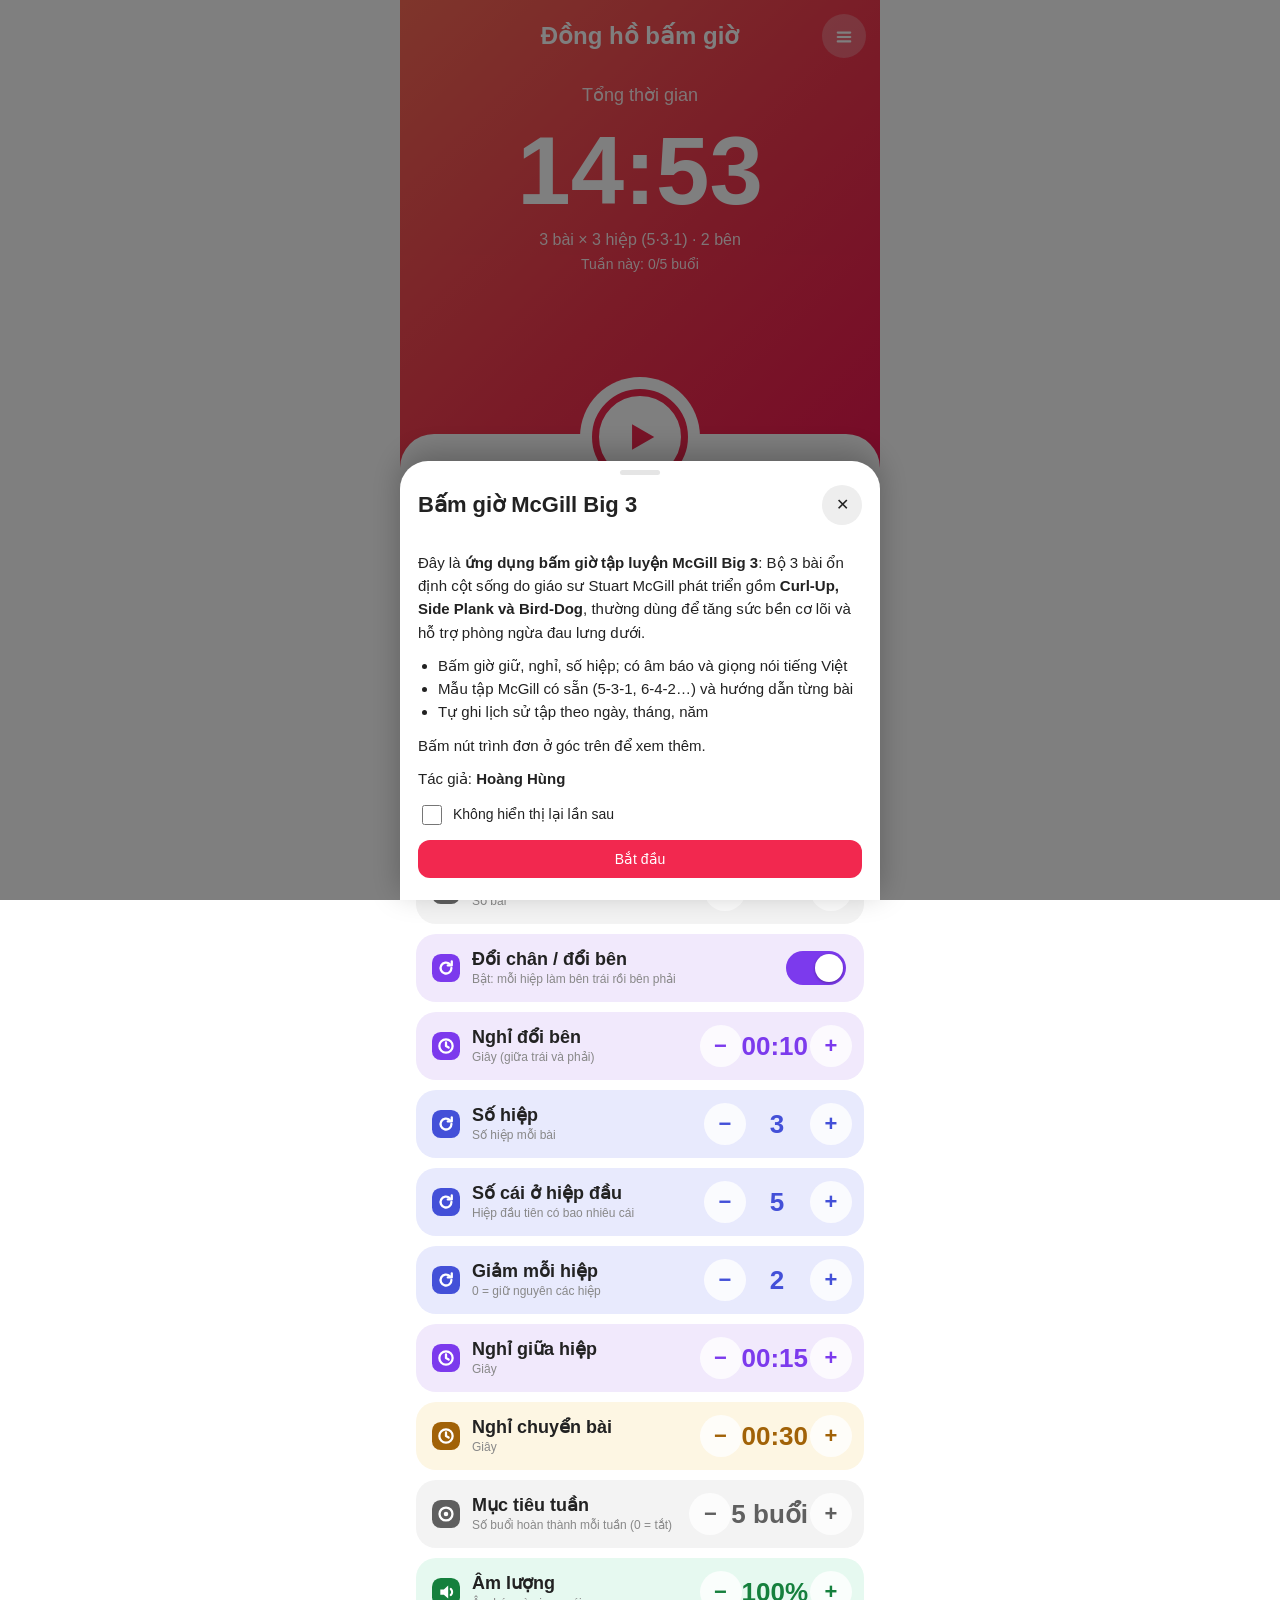
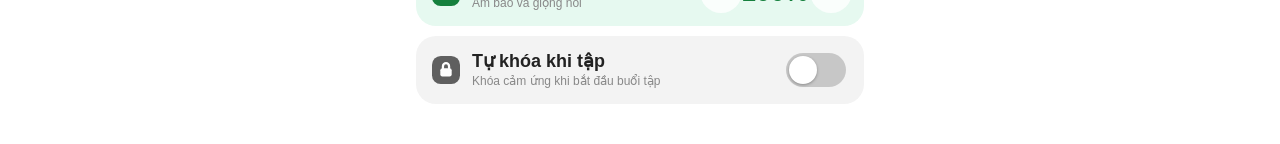
==== commit 47fb7992: "Update index.html" ====
--- a/index.html
+++ b/index.html
@@ -56,17 +56,17 @@
 [data-theme=dark] .r1{color:#4ade80}[data-theme=dark] .r2{color:#ff7b95}[data-theme=dark] .r3{color:#c4c4c4}
 [data-theme=dark] .r4{color:#9aa5ff}[data-theme=dark] .r5{color:#b9a0ff}[data-theme=dark] .r6{color:#f0cc55}
 #run{display:none;position:fixed;inset:0;z-index:9;flex-direction:column;align-items:center;color:#fff;padding:calc(env(safe-area-inset-top,0px) + 16px) 14px calc(env(safe-area-inset-bottom,0px) + 20px);overflow-y:auto;transition:background .4s}
-#rTitle{font-size:24px;font-weight:700;margin-bottom:clamp(8px,2.4dvh,22px)}
-.pan{width:100%;max-width:480px;display:flex;justify-content:space-between;align-items:center;border:2px solid rgba(255,255,255,.25);border-radius:26px;padding:0 20px;height:78px;height:clamp(52px,8dvh,78px);flex:none;margin-bottom:10px;font-size:20px;font-weight:600}
+#rTitle{font-size:22px;font-weight:700;height:44px;margin:-4px 0 clamp(8px,2dvh,16px);display:flex;align-items:center;justify-content:center;text-align:center;padding:0 52px;white-space:nowrap}
+.pan{width:100%;max-width:480px;display:flex;justify-content:space-between;align-items:center;border:2px solid rgba(255,255,255,.25);border-radius:26px;padding:0 20px;height:56px;height:clamp(48px,7dvh,56px);flex:none;margin-bottom:10px;font-size:20px;font-weight:600}
 .dots{display:flex;gap:12px;align-items:center}.dots i{font-style:normal;font-size:22px;font-weight:600;min-width:20px;text-align:center;color:#fff;opacity:.35;transition:opacity .3s,transform .3s}.dots i.on{opacity:1;font-weight:800;transform:scale(1.2)}
-.ringw{position:relative;flex:none;width:min(80vw,380px);width:clamp(180px,min(80vw,380px,calc(100dvh - 530px)),380px);aspect-ratio:1;margin:auto;container-type:inline-size}
+.ringw{position:relative;flex:none;width:min(80vw,380px);width:clamp(180px,min(80vw,380px,calc(100dvh - 505px)),380px);aspect-ratio:1;margin:auto;container-type:inline-size}
 .ringw svg{width:100%;height:100%;transform:rotate(-90deg)}
 .mid{position:absolute;inset:0;display:flex;flex-direction:column;align-items:center;justify-content:center}
 #rPhase{font-size:22px;font-weight:600;text-transform:uppercase}
 #rTime{font-size:64px;font-size:clamp(44px,22cqw,84px);font-weight:700;font-variant-numeric:tabular-nums;line-height:1.1}
-#rTotal{font-size:24px;font-weight:600;display:flex;align-items:center;gap:8px}
+#rTotal{font-size:24px;font-weight:600;display:flex;align-items:center;gap:8px}#rTotal small{font-size:13px;font-weight:400;opacity:.8}
 #rName{font-size:30px;font-size:clamp(26px,4.6dvh,38px);font-weight:800;text-transform:uppercase;text-align:center;overflow-wrap:anywhere;padding:0 8px}
-#rSub{opacity:.85;margin:6px 0 clamp(10px,2.6dvh,24px);min-height:20px;text-align:center}
+#rSub{opacity:.85;margin:10px 0 clamp(14px,3dvh,28px);min-height:20px;text-align:center}
 .ctl{display:flex;align-items:center;justify-content:space-between;width:100%;max-width:420px}
 .ctl .c{background:none;border:0;color:#fff;font-size:18px;width:70px;cursor:pointer;text-align:left}
 #rPlay{width:104px;height:104px;width:clamp(84px,13dvh,116px);height:clamp(84px,13dvh,116px);border-radius:50%;border:0;background:#fff;cursor:pointer;display:flex;align-items:center;justify-content:center}
@@ -101,6 +101,10 @@
 #lkHold{position:absolute;right:14px;top:calc(env(safe-area-inset-top,0px) + 12px);width:44px;height:44px;border:0;border-radius:50%;background:rgba(0,0,0,.35);color:#fff;padding:0;touch-action:none;font-size:20px}
 #lkHold svg{position:absolute;inset:-4px;width:52px;height:52px}
 #lkHint{position:absolute;right:10px;top:calc(env(safe-area-inset-top,0px) + 66px);font-size:12px;text-align:right;opacity:.9;max-width:60vw}
+.fi{width:1.15em;height:1.15em;vertical-align:-.22em;fill:currentColor;flex:none}
+.row .ic .g{fill:var(--bg)}.row .ic .s{fill:none;stroke:var(--bg);stroke-width:2.6;stroke-linecap:round;stroke-linejoin:round}
+#menu .fi,#lockBtn .fi,#lkHold>.fi{width:22px;height:22px;vertical-align:middle}
+#lkHold>.fi{position:relative}
 /* Popup / menu */
 .ov{display:none;overscroll-behavior:contain;position:fixed;inset:0;z-index:20;background:rgba(0,0,0,.5);align-items:flex-end;justify-content:center}
 .box{background:var(--bg);color:var(--tx);width:100%;max-width:480px;height:84vh;height:84dvh;max-height:calc(100dvh - env(safe-area-inset-top,0px) - 20px);border-radius:28px 28px 0 0;display:flex;flex-direction:column;padding-bottom:env(safe-area-inset-bottom,0px);box-shadow:0 -8px 30px rgba(0,0,0,.25);animation:up .24s ease-out}
@@ -136,13 +140,16 @@
 .it b{font-size:16px}
 .ill{display:block;width:100%;max-height:130px;margin:6px 0;color:var(--tx)}
 img.ill{max-height:none;height:auto;border-radius:12px}
+#rCancel{position:absolute;left:14px;top:calc(env(safe-area-inset-top,0px) + 12px);width:44px;height:44px;border-radius:50%;border:0;background:rgba(255,255,255,.25);color:#fff;padding:0;cursor:pointer;display:flex;align-items:center;justify-content:center}
+#rCancel .fi{width:20px;height:20px;vertical-align:middle}
+.ctl{display:flex;justify-content:center;align-items:center;gap:24px}
 </style>
 </head>
 <body>
 <div id="app">
 <div class="top" id="top">
 <h1>Đồng hồ bấm giờ</h1>
-<button id="menu" aria-label="Trình đơn">☰</button>
+<button id="menu" aria-label="Trình đơn"><svg class="fi" viewBox="0 0 24 24" aria-hidden="true"><rect x="4" y="6" width="16" height="2.4" rx="1.2"/><rect x="4" y="10.8" width="16" height="2.4" rx="1.2"/><rect x="4" y="15.6" width="16" height="2.4" rx="1.2"/></svg></button>
 <div id="label">Tổng thời gian</div>
 <div id="time">00:00</div>
 <div id="info"></div>
@@ -152,25 +159,26 @@
 <div class="sheet" id="sheet">
 <button id="play" aria-label="Bắt đầu"><svg viewBox="0 0 24 24" id="pi"><path d="M7 4l14 8-14 8z"/></svg></button>
 <div class="tools">
-<button id="voice">🔊 Âm thanh</button><button id="vsel">🗣 Giọng đọc</button><button id="theme">🌓 Giao diện</button><button id="names">✏️ Tên bài<small>Tùy chỉnh</small></button>
+<button id="voice"><span><svg class="fi" viewBox="0 0 24 24" aria-hidden="true"><path d="M4 9.5v5h3.5l4.5 4v-13l-4.5 4z"/><path d="M15.2 9.2a4 4 0 0 1 0 5.6M17.8 6.6a7.6 7.6 0 0 1 0 10.8" fill="none" stroke="currentColor" stroke-width="2.2" stroke-linecap="round" stroke-linejoin="round"/></svg> Âm thanh</span></button><button id="vsel"><span><svg class="fi" viewBox="0 0 24 24" aria-hidden="true"><rect x="9" y="3" width="6" height="11" rx="3"/><path d="M5.8 11.5a6.2 6.2 0 0 0 12.4 0M12 17.8V21" fill="none" stroke="currentColor" stroke-width="2.2" stroke-linecap="round" stroke-linejoin="round"/></svg> Giọng đọc</span></button><button id="theme"><span><svg class="fi" viewBox="0 0 24 24" aria-hidden="true"><path d="M12 3a9 9 0 0 0 0 18z"/><circle cx="12" cy="12" r="8.2" fill="none" stroke="currentColor" stroke-width="2.2" stroke-linecap="round" stroke-linejoin="round"/></svg> Giao diện</span></button><button id="names"><span><svg class="fi" viewBox="0 0 24 24" aria-hidden="true"><path d="M4 17.3V20h2.7L18 8.7 15.3 6z"/><path d="M19.7 7a1 1 0 0 0 0-1.4l-1.3-1.3a1 1 0 0 0-1.4 0L16 5.3 18.7 8z"/></svg> Tên bài</span><small>Tùy chỉnh</small></button>
 </div>
 <div id="sug"></div>
 <div id="rows"></div>
 </div>
 </div>
 <div id="run">
-<button id="lockBtn" aria-label="Khóa màn hình">🔒</button>
+<button id="lockBtn" aria-label="Khóa màn hình"><svg class="fi" viewBox="0 0 24 24" aria-hidden="true"><rect x="5" y="10.5" width="14" height="10" rx="2.6"/><path d="M8.5 10.5V8a3.5 3.5 0 0 1 7 0v2.5" fill="none" stroke="currentColor" stroke-width="2.2" stroke-linecap="round" stroke-linejoin="round"/></svg></button>
+<button id="rCancel" aria-label="Hủy buổi tập"><svg class="fi" viewBox="0 0 24 24" aria-hidden="true"><path d="M6 6l12 12M18 6L6 18" fill="none" stroke="currentColor" stroke-width="2.6" stroke-linecap="round"/></svg></button>
 <div id="rTitle">Tập luyện</div>
 <div class="pan">Bài tập<div class="dots" id="rEx"></div></div>
 <div class="pan">Vòng tập<div class="dots" id="rSet"></div></div>
 <div class="ringw">
-<svg viewBox="0 0 200 200"><circle cx="100" cy="100" r="92" fill="none" stroke="rgba(0,0,0,.12)" stroke-width="3"/>
+<svg viewBox="0 0 200 200"><circle cx="100" cy="100" r="92" fill="none" stroke="rgba(255,255,255,.25)" stroke-width="3"/>
 <circle id="ring" cx="100" cy="100" r="92" fill="none" stroke="#fff" stroke-width="4" stroke-linecap="round" stroke-dasharray="578.05" stroke-dashoffset="0"/></svg>
 <div class="mid"><div id="rPhase"></div><div id="rTime">00:00</div>
-<div id="rTotal"><svg width="30" height="30" viewBox="0 0 30 30" fill="none" stroke="#fff" stroke-width="2.5"><circle cx="15" cy="15" r="12"/><path d="M15 8v8h5"/></svg><span id="rLeft">00:00</span></div></div>
+<div id="rTotal"><svg width="30" height="30" viewBox="0 0 30 30" fill="none" stroke="#fff" stroke-width="2.5"><circle cx="15" cy="15" r="12"/><path d="M15 8v8h5"/></svg><span id="rLeft">00:00</span><small>còn lại</small></div></div>
 </div>
 <div id="rName"></div><div id="rSub"></div>
-<div class="ctl"><button class="c" id="rCancel">HỦY</button>
+<div class="ctl">
 <button id="rPrev" aria-label="Quay lại"><svg width="26" height="26" viewBox="0 0 24 24" fill="none" stroke="#fff" stroke-width="2" stroke-linejoin="round"><path d="M18 5L8 12l10 7z"/><path d="M5 5v14"/></svg></button>
 <button id="rPlay"><svg viewBox="0 0 24 24" id="rpi"><path d="M7 4l14 8-14 8z"/></svg></button>
 <button id="rSkip"><svg width="30" height="30" viewBox="0 0 24 24" fill="none" stroke="#fff" stroke-width="2" stroke-linejoin="round"><path d="M6 5l10 7-10 7z"/><path d="M19 5v14"/></svg></button></div>
@@ -179,11 +187,11 @@
 <canvas id="cf"></canvas>
 <div class="medal"><svg viewBox="0 0 64 64" fill="none" stroke="#fff" stroke-width="6" stroke-linecap="round" stroke-linejoin="round"><path d="M16 33l12 12 21-24"/></svg></div>
 <h2>HOÀN THÀNH!</h2>
-<p>Tuyệt vời, bạn đã hoàn thành buổi tập 💪</p>
+<p>Tuyệt vời, bạn đã hoàn thành buổi tập</p>
 <div id="dStats"></div>
 <button id="dDone">XONG</button>
 </div>
-<div id="lk"><button id="lkHold" aria-label="Giữ để mở khóa"><svg viewBox="0 0 44 44"><circle id="lkRing" cx="22" cy="22" r="20" fill="none" stroke="#fff" stroke-width="3" stroke-linecap="round" stroke-dasharray="125.7" stroke-dashoffset="125.7" transform="rotate(-90 22 22)"/></svg>🔒</button><div id="lkHint">Màn hình đang khóa. Giữ nút 🔒 khoảng 1,5 giây để mở.</div></div>
+<div id="lk"><button id="lkHold" aria-label="Giữ để mở khóa"><svg viewBox="0 0 44 44"><circle id="lkRing" cx="22" cy="22" r="20" fill="none" stroke="#fff" stroke-width="3" stroke-linecap="round" stroke-dasharray="125.7" stroke-dashoffset="125.7" transform="rotate(-90 22 22)"/></svg><svg class="fi" viewBox="0 0 24 24" aria-hidden="true"><rect x="5" y="10.5" width="14" height="10" rx="2.6"/><path d="M8.5 10.5V8a3.5 3.5 0 0 1 7 0v2.5" fill="none" stroke="currentColor" stroke-width="2.2" stroke-linecap="round" stroke-linejoin="round"/></svg></button><div id="lkHint">Màn hình đang khóa. Giữ nút khóa ở góc phải khoảng 1,5 giây để mở.</div></div>
 <div class="ov" id="ov"><div class="box">
 <div class="mh"><span id="mtl"></span><button data-a="close" aria-label="Đóng">✕</button></div>
 <div class="tabs" id="mt"></div><div id="mb"></div>
@@ -205,12 +213,17 @@
 const BIG3=['Curl-Up','Side Plank','Bird-Dog'];
 const nameOf=e=>((cfg.names||[])[e-1]||'').trim()||BIG3[e-1]||'Bài tập '+e;
 const ICONS={
-play:'<svg class="ic" viewBox="0 0 30 30" fill="none" stroke="currentColor" stroke-width="2.5"><circle cx="15" cy="15" r="12"/><path d="M12 10l8 5-8 5z" fill="currentColor"/></svg>',
-pause:'<svg class="ic" viewBox="0 0 30 30" fill="none" stroke="currentColor" stroke-width="2.5"><circle cx="15" cy="15" r="12"/><path d="M12 10v10M18 10v10"/></svg>',
-bolt:'<svg class="ic" viewBox="0 0 30 30" fill="none" stroke="currentColor" stroke-width="2.5"><circle cx="15" cy="15" r="12"/><path d="M16 7l-5 9h4l-1 7 5-9h-4z" fill="currentColor"/></svg>',
-loop:'<svg class="ic" viewBox="0 0 30 30" fill="none" stroke="currentColor" stroke-width="2.5"><path d="M24 15a9 9 0 1 1-3-6.7M24 5v5h-5"/></svg>',
-clock:'<svg class="ic" viewBox="0 0 30 30" fill="none" stroke="currentColor" stroke-width="2.5"><circle cx="15" cy="15" r="12"/><path d="M15 8v8h5"/></svg>'
+play:'<svg class="ic" viewBox="0 0 32 32"><rect width="32" height="32" rx="10" fill="currentColor"/><path class="g" d="M12.5 9.5v13l10.5-6.5z"/></svg>',
+pause:'<svg class="ic" viewBox="0 0 32 32"><rect width="32" height="32" rx="10" fill="currentColor"/><rect class="g" x="10.5" y="9.5" width="4" height="13" rx="1.4"/><rect class="g" x="17.5" y="9.5" width="4" height="13" rx="1.4"/></svg>',
+bolt:'<svg class="ic" viewBox="0 0 32 32"><rect width="32" height="32" rx="10" fill="currentColor"/><path class="g" d="M17.8 6.5L10 17.6h5.2L13.8 25.5 22 14.2h-5.3z"/></svg>',
+loop:'<svg class="ic" viewBox="0 0 32 32"><rect width="32" height="32" rx="10" fill="currentColor"/><path class="s" d="M22.2 16a6.2 6.2 0 1 1-1.9-4.4"/><path class="s" d="M22.6 8.4v4.6H18"/></svg>',
+clock:'<svg class="ic" viewBox="0 0 32 32"><rect width="32" height="32" rx="10" fill="currentColor"/><circle class="s" cx="16" cy="16" r="7.6"/><path class="s" d="M16 11.8V16l3 1.8"/></svg>',
+spk:'<svg class="ic" viewBox="0 0 32 32"><rect width="32" height="32" rx="10" fill="currentColor"/><path class="g" d="M9.5 13v6h4l5 4.5v-15L13.5 13z"/><path class="s" d="M21.5 12.5a5 5 0 0 1 0 7"/></svg>',
+target:'<svg class="ic" viewBox="0 0 32 32"><rect width="32" height="32" rx="10" fill="currentColor"/><circle class="s" cx="16" cy="16" r="7.4"/><circle class="g" cx="16" cy="16" r="2.6"/></svg>',
+lockr:'<svg class="ic" viewBox="0 0 32 32"><rect width="32" height="32" rx="10" fill="currentColor"/><rect class="g" x="9.5" y="14" width="13" height="9.5" rx="2.4"/><path class="s" d="M12.5 14v-2.4a3.5 3.5 0 0 1 7 0V14"/></svg>'
 };
+const FI={"sound": "<path d=\"M4 9.5v5h3.5l4.5 4v-13l-4.5 4z\"/><path d=\"M15.2 9.2a4 4 0 0 1 0 5.6M17.8 6.6a7.6 7.6 0 0 1 0 10.8\" fill=\"none\" stroke=\"currentColor\" stroke-width=\"2.2\" stroke-linecap=\"round\" stroke-linejoin=\"round\"/>", "mic": "<rect x=\"9\" y=\"3\" width=\"6\" height=\"11\" rx=\"3\"/><path d=\"M5.8 11.5a6.2 6.2 0 0 0 12.4 0M12 17.8V21\" fill=\"none\" stroke=\"currentColor\" stroke-width=\"2.2\" stroke-linecap=\"round\" stroke-linejoin=\"round\"/>", "theme": "<path d=\"M12 3a9 9 0 0 0 0 18z\"/><circle cx=\"12\" cy=\"12\" r=\"8.2\" fill=\"none\" stroke=\"currentColor\" stroke-width=\"2.2\" stroke-linecap=\"round\" stroke-linejoin=\"round\"/>", "edit": "<path d=\"M4 17.3V20h2.7L18 8.7 15.3 6z\"/><path d=\"M19.7 7a1 1 0 0 0 0-1.4l-1.3-1.3a1 1 0 0 0-1.4 0L16 5.3 18.7 8z\"/>", "lock": "<rect x=\"5\" y=\"10.5\" width=\"14\" height=\"10\" rx=\"2.6\"/><path d=\"M8.5 10.5V8a3.5 3.5 0 0 1 7 0v2.5\" fill=\"none\" stroke=\"currentColor\" stroke-width=\"2.2\" stroke-linecap=\"round\" stroke-linejoin=\"round\"/>", "menu": "<rect x=\"4\" y=\"6\" width=\"16\" height=\"2.4\" rx=\"1.2\"/><rect x=\"4\" y=\"10.8\" width=\"16\" height=\"2.4\" rx=\"1.2\"/><rect x=\"4\" y=\"15.6\" width=\"16\" height=\"2.4\" rx=\"1.2\"/>", "trash": "<path d=\"M8.2 3.8h7.6l.7 1.7H20V8H4V5.5h3.5z\"/><path d=\"M6 9.5h12l-.8 9.8a1.6 1.6 0 0 1-1.6 1.5H8.4a1.6 1.6 0 0 1-1.6-1.5z\"/>", "down": "<path d=\"M10.8 3.5h2.4v8l2.8-2.8 1.7 1.7L12 15.9 6.3 10.4 8 8.7l2.8 2.8z\"/><rect x=\"5\" y=\"18\" width=\"14\" height=\"2.4\" rx=\"1.2\"/>", "up": "<path d=\"M10.8 16h2.4V8l2.8 2.8 1.7-1.7L12 3.6 6.3 9.1 8 10.8 10.8 8z\"/><rect x=\"5\" y=\"18\" width=\"14\" height=\"2.4\" rx=\"1.2\"/>", "bulb": "<path d=\"M12 3a6 6 0 0 0-3.5 10.9c.6.5 1 1.1 1 1.9V17h5v-1.2c0-.8.4-1.4 1-1.9A6 6 0 0 0 12 3z\"/><rect x=\"9.5\" y=\"18.3\" width=\"5\" height=\"2.3\" rx=\"1.15\"/>", "check": "<path fill-rule=\"evenodd\" d=\"M12 3a9 9 0 1 0 0 18 9 9 0 0 0 0-18zm4.3 6.7-5.1 5.6-2.6-2.5 1.2-1.3 1.3 1.2 3.9-4.2z\"/>", "pausei": "<path fill-rule=\"evenodd\" d=\"M12 3a9 9 0 1 0 0 18 9 9 0 0 0 0-18zM9.5 8.5h2v7h-2zm3 0h2v7h-2z\"/>"};
+const I=n=>`<svg class="fi" viewBox="0 0 24 24" aria-hidden="true">${FI[n]}</svg>`;
 const ROWS=[
 {k:'prep',cls:'r6',ic:'clock',name:'Chuẩn bị',sub:'Giây trước khi bắt đầu (0 = tắt)',step:1,min:0,fmt:fmt},
 {k:'hold',cls:'r1',ic:'play',name:'Tập luyện',sub:'Giữ mỗi cái (giây)',step:1,min:1,fmt:fmt},
@@ -223,9 +236,9 @@
 {k:'dec',cls:'r4',ic:'loop',name:'Giảm mỗi hiệp',sub:'0 = giữ nguyên các hiệp',step:1,min:0,fmt:v=>v},
 {k:'setRest',cls:'r5',ic:'clock',name:'Nghỉ giữa hiệp',sub:'Giây',step:1,min:0,fmt:fmt},
 {k:'switchRest',cls:'r6',ic:'clock',name:'Nghỉ chuyển bài',sub:'Giây',step:1,min:0,fmt:fmt},
-{k:'goal',cls:'r3',ic:'bolt',name:'Mục tiêu tuần',sub:'Số buổi hoàn thành mỗi tuần (0 = tắt)',step:1,min:0,max:21,fmt:v=>v?v+' buổi':'Tắt'},
-{k:'vol',cls:'r1',ic:'bolt',name:'Âm lượng',sub:'Âm báo và giọng nói',step:10,min:0,max:100,fmt:v=>v+'%'},
-{k:'autolock',cls:'r3',ic:'bolt',name:'Tự khóa khi tập',sub:'Khóa cảm ứng khi bắt đầu buổi tập',step:1,min:0,max:1,fmt:v=>v?'Bật':'Tắt'}
+{k:'goal',cls:'r3',ic:'target',name:'Mục tiêu tuần',sub:'Số buổi hoàn thành mỗi tuần (0 = tắt)',step:1,min:0,max:21,fmt:v=>v?v+' buổi':'Tắt'},
+{k:'vol',cls:'r1',ic:'spk',name:'Âm lượng',sub:'Âm báo và giọng nói',step:10,min:0,max:100,fmt:v=>v+'%'},
+{k:'autolock',cls:'r3',ic:'lockr',name:'Tự khóa khi tập',sub:'Khóa cảm ứng khi bắt đầu buổi tập',step:1,min:0,max:1,fmt:v=>v?'Bật':'Tắt'}
 ];
 const SND=[['beep','Âm báo'],['voice','Giọng nói'],['both','Âm báo + giọng nói'],['off','Tắt']];
 const SNDS={beep:'Âm báo',voice:'Giọng nói',both:'Báo + nói',off:'Tắt'};
@@ -238,9 +251,9 @@
 (r.max===1?`<button class="sw${v?' on':''}" role="switch" aria-checked="${v?'true':'false'}" aria-label="${r.name}" data-k="${r.k}"></button></div>`:
 `<button data-k="${r.k}" data-d="-1">−</button><div class="v" data-k="${r.k}">${r.fmt(v)}</div><button data-k="${r.k}" data-d="1">+</button></div>`);
 }).join('');
-$('voice').innerHTML='🔊 Âm thanh<small>'+SNDS[cfg.snd]+'</small>';
-$('vsel').innerHTML='🗣 Giọng đọc<small>'+vname()+'</small>';
-$('theme').innerHTML='🌓 Giao diện<small>'+THM.find(x=>x[0]===cfg.theme)[1]+'</small>';
+$('voice').innerHTML='<span>'+I('sound')+' Âm thanh</span><small>'+SNDS[cfg.snd]+'</small>';
+$('vsel').innerHTML='<span>'+I('mic')+' Giọng đọc</span><small>'+vname()+'</small>';
+$('theme').innerHTML='<span>'+I('theme')+' Giao diện</span><small>'+THM.find(x=>x[0]===cfg.theme)[1]+'</small>';
 applyTheme();
 if(!running&&!started)showTotal();
 }
@@ -292,7 +305,7 @@
 week();sugRender();
 }
 function week(){const d=new Date(),ws=new Date(d.getFullYear(),d.getMonth(),d.getDate()-(d.getDay()+6)%7).getTime(),n=get('hist').filter(x=>x.ok&&x.t>=ws).length,g=cfg.goal;
-$('wk').textContent=g?`Tuần này: ${n}/${g} buổi${n>=g?' 🎉':''}`:'';$('prog').style.width=g?Math.min(100,n/g*100)+'%':'0'}
+$('wk').textContent=g?`Tuần này: ${n}/${g} buổi${n>=g?' · Đạt mục tiêu':''}`:'';$('prog').style.width=g?Math.min(100,n/g*100)+'%':'0'}
 const wk0=d=>{const x=new Date(d);x.setDate(x.getDate()-(x.getDay()+6)%7);return dk(x)};
 const addD=(k,n)=>{const d=new Date(k+'T00:00');d.setDate(d.getDate()+n);return dk(d)};
 const fd=d=>p2(d.getDate())+'/'+p2(d.getMonth()+1);
@@ -310,7 +323,7 @@
 function sugRender(){
 const g=suggest(),e=$('sug');
 if(!g||started){e.innerHTML='';return}
-e.innerHTML=`<div class="sug"><b>💡 Gợi ý tăng dần</b>Bạn đã tập đều 3 tuần liên tiếp (từ ${g.need} buổi/tuần) ở mức giữ ${cfg.hold} giây. Có thể thử tăng lên ${g.to} giây. Nếu thấy đau hoặc mỏi bất thường thì giữ nguyên và hỏi chuyên gia.<div><button class="btn p" data-s="ok">Tăng lên ${g.to} giây</button><button class="btn" data-s="later">Để sau 1 tuần</button></div></div>`;
+e.innerHTML=`<div class="sug"><b>${I('bulb')} Gợi ý tăng dần</b>Bạn đã tập đều 3 tuần liên tiếp (từ ${g.need} buổi/tuần) ở mức giữ ${cfg.hold} giây. Có thể thử tăng lên ${g.to} giây. Nếu thấy đau hoặc mỏi bất thường thì giữ nguyên và hỏi chuyên gia.<div><button class="btn p" data-s="ok">Tăng lên ${g.to} giây</button><button class="btn" data-s="later">Để sau 1 tuần</button></div></div>`;
 }
 /* Âm thanh */
 let ac=null;
@@ -351,9 +364,10 @@
 idx=i;const s=steps[i];rem=s.d;lastSec=-1;halfSaid=false;
 const c=COL[s.t];
 $('run').style.background=`linear-gradient(135deg,${c[0]},${c[1]})`;$('rPlay').style.color=c[1];
-$('rTitle').textContent=TITLE[s.t];$('rPhase').textContent=TITLE[s.t];
+$('rPhase').textContent=TITLE[s.t];
 const ex=s.t==='switch'?s.e+1:s.e,st=s.t==='switch'?1:s.t==='setrest'?s.s+1:s.s,sl=cfg.swap&&s.sd?' · '+SIDE[s.sd]:'';
 const S=getSets();
+$('rTitle').textContent=`Bài ${ex}/${cfg.ex} · Hiệp ${st}/${S.length}`;
 dots($('rEx'),cfg.ex,ex);dots($('rSet'),S.length,st);$('rName').textContent=nameOf(ex);
 $('rSub').textContent=s.t==='prep'?'Sẵn sàng nào':s.t==='hold'?`Cái ${s.r}/${s.n}${sl}`:s.t==='rest'?`Cái tiếp theo: ${s.r+1}/${s.n}${sl}`:s.t==='side'?`Tiếp theo: ${SIDE[2].toLowerCase()}`:`Hiệp ${st}: ${S[st-1]} cái${s.t==='setrest'&&cfg.swap?' mỗi bên · '+SIDE[1]:sl}`;
 upd();
@@ -436,7 +450,7 @@
 running=!running;setIcon();saveSess();
 if(running){last=performance.now();requestAnimationFrame(tick)}else if('speechSynthesis' in window)speechSynthesis.cancel();
 };
-$('rCancel').onclick=()=>{if('speechSynthesis' in window)speechSynthesis.cancel();logSess(false);close()};$('rSkip').onclick=()=>{
+$('rCancel').onclick=()=>{if(!confirm('Dừng buổi tập?')){last=performance.now();return}if('speechSynthesis' in window)speechSynthesis.cancel();logSess(false);close()};$('rSkip').onclick=()=>{
 doneTime+=steps[idx].d;
 if(idx+1>=steps.length)finish();else enter(idx+1);
 };
@@ -475,7 +489,7 @@
 function welcome(){
 isWel=true;$('ov').firstElementChild.classList.add('sm');
 $('mtl').textContent='Bấm giờ McGill Big 3';$('mt').style.display='none';
-$('mb').innerHTML=`<p>Đây là <b>ứng dụng bấm giờ tập luyện McGill Big 3</b>: Bộ 3 bài ổn định cột sống do giáo sư Stuart McGill phát triển gồm <b>Curl-Up, Side Plank và Bird-Dog</b>, thường dùng để tăng sức bền cơ lõi và hỗ trợ phòng ngừa đau lưng dưới.</p><ul><li>Bấm giờ giữ, nghỉ, số hiệp; có âm báo và giọng nói tiếng Việt</li><li>Mẫu tập McGill có sẵn (5-3-1, 6-4-2…) và hướng dẫn từng bài</li><li>Tự ghi lịch sử tập theo ngày, tháng, năm</li></ul><p>Bấm ☰ ở góc trên để xem thêm.</p><p>Tác giả: <b>Hoàng Hùng</b></p><label style="display:flex;align-items:center;gap:8px;margin:12px 0 6px;font-size:14px;cursor:pointer"><input type="checkbox" id="nw" style="width:20px;height:20px"> Không hiển thị lại lần sau</label><button class="btn p" data-a="close" style="width:100%;margin:6px 0 0">Bắt đầu</button>`;
+$('mb').innerHTML=`<p>Đây là <b>ứng dụng bấm giờ tập luyện McGill Big 3</b>: Bộ 3 bài ổn định cột sống do giáo sư Stuart McGill phát triển gồm <b>Curl-Up, Side Plank và Bird-Dog</b>, thường dùng để tăng sức bền cơ lõi và hỗ trợ phòng ngừa đau lưng dưới.</p><ul><li>Bấm giờ giữ, nghỉ, số hiệp; có âm báo và giọng nói tiếng Việt</li><li>Mẫu tập McGill có sẵn (5-3-1, 6-4-2…) và hướng dẫn từng bài</li><li>Tự ghi lịch sử tập theo ngày, tháng, năm</li></ul><p>Bấm nút trình đơn ở góc trên để xem thêm.</p><p>Tác giả: <b>Hoàng Hùng</b></p><label style="display:flex;align-items:center;gap:8px;margin:12px 0 6px;font-size:14px;cursor:pointer"><input type="checkbox" id="nw" style="width:20px;height:20px"> Không hiển thị lại lần sau</label><button class="btn p" data-a="close" style="width:100%;margin:6px 0 0">Bắt đầu</button>`;
 openOv();
 }
 function openMenu(){isWel=false;$('ov').firstElementChild.classList.remove('sm');$('mtl').textContent='Trình đơn';$('mt').style.display='flex';mrender();openOv()}
@@ -495,21 +509,21 @@
 <div class="it"><b>1. Curl-Up (gập bụng cải tiến)</b><img class="ill" src="curlup.gif" alt="Ảnh động Curl-Up" loading="lazy" onerror="this.outerHTML=IMG.curl"><ul><li>Nằm ngửa, một chân co, chân kia duỗi thẳng. Hai tay đặt dưới thắt lưng để giữ độ cong tự nhiên của lưng.</li><li>Nâng nhẹ đầu và vai lên chỉ vài xăng-ti-mét, giữ cổ và ngực thành một khối, mắt nhìn lên trần.</li><li>Giữ, thở đều rồi hạ xuống. Đổi chân co ở hiệp khác.</li><li>Lỗi hay gặp: cuộn lưng, kéo cổ bằng tay, nín thở, ép lưng xuống sàn.</li></ul></div>
 <div class="it"><b>2. Side Plank (chống nghiêng)</b><img class="ill" src="sideplank.gif" alt="Ảnh động Side Plank" loading="lazy" onerror="this.outerHTML=IMG.side"><ul><li>Nằm nghiêng, khuỷu tay ngay dưới vai, cẳng tay vuông góc với thân.</li><li>Dễ hơn: đầu gối chạm sàn. Khó hơn: duỗi thẳng chân, hai chân chồng lên nhau.</li><li>Nâng hông khỏi sàn để thân thẳng một đường. Tay còn lại đặt trước ngực.</li><li>Làm cả hai bên. Lỗi hay gặp: hông võng, xoay người ra trước hoặc ra sau, nhún vai.</li></ul></div>
 <div class="it"><b>3. Bird-Dog (chó săn chim)</b><img class="ill" src="birddog.gif" alt="Ảnh động Bird-Dog" loading="lazy" onerror="this.outerHTML=IMG.bird"><ul><li>Quỳ bốn điểm, tay dưới vai, gối dưới hông, lưng giữ trung tính.</li><li>Duỗi một chân ra sau ngang hông và tay đối diện ra trước ngang vai, cố giữ hông và vai không xoay.</li><li>Giữ, hạ về rồi đổi bên. Lỗi hay gặp: ưỡn lưng, nâng chân tay quá cao, xoay hông.</li></ul></div>
-<p style="color:var(--mu);font-size:13px">Ảnh động minh họa từng bài: nâng lên, giữ, hạ xuống. Nét đỏ là phần cần chú ý (tay dưới lưng, hông nâng cao, tay và chân duỗi).</p><p>Mẹo trong ứng dụng: cả 3 bài đều nên làm hai bên (Curl-Up thì đổi chân co). Bật “Đổi chân / đổi bên” để ứng dụng tự chạy bên trái rồi bên phải trong từng hiệp. Đặt tên bài tại nút “✏️ Tên bài”.</p>
+<p style="color:var(--mu);font-size:13px">Ảnh động minh họa từng bài: nâng lên, giữ, hạ xuống. Nét đỏ là phần cần chú ý (tay dưới lưng, hông nâng cao, tay và chân duỗi).</p><p>Mẹo trong ứng dụng: cả 3 bài đều nên làm hai bên (Curl-Up thì đổi chân co). Bật “Đổi chân / đổi bên” để ứng dụng tự chạy bên trái rồi bên phải trong từng hiệp. Đặt tên bài tại nút “Tên bài”.</p>
 <p style="color:var(--mu);font-size:13px">Thông tin chỉ mang tính tham khảo, không thay thế tư vấn y tế. Nếu đang đau lưng nặng, tê hoặc yếu chân, hãy hỏi bác sĩ hoặc chuyên gia vật lý trị liệu trước khi tập.</p>`;
-const vGuide=()=>`<p><b>Cách dùng ứng dụng</b></p><ul><li>Bấm + / − để đổi thông số, bấm vào số để nhập trực tiếp.</li><li>Bấm nút tròn lớn để bắt đầu; trong lúc tập có thể tạm dừng hoặc bỏ qua bước.</li><li>“Tên bài” để đặt tên từng bài; “Mẫu tập” để lưu và dùng lại cấu hình giờ.</li><li>“Đổi chân / đổi bên”: bật thì mỗi hiệp chạy bên trái, nghỉ đổi bên rồi chạy bên phải, sau đó mới nghỉ giữa hiệp; tắt thì chỉ chạy một bên.</li><li>Nút 🔒 ở góc phải màn hình tập: khóa cảm ứng để khỏi bấm nhầm, giữ nút đó khoảng 1,5 giây để mở. Có thể bật “Tự khóa khi tập”.</li><li>“Giọng đọc”: chọn giọng tiếng Việt có sẵn trên máy và nghe thử.</li><li>Buổi tập tự ghi vào Lịch sử khi hoàn thành (hoặc khi hủy giữa chừng nếu đã giữ ít nhất 1 cái).</li></ul><p><b>Nguyên tắc tập luyện</b></p><ul><li>Khởi động 3–5 phút trước khi tập.</li><li>Giữ đúng tư thế, thở đều, không nín thở.</li><li>Tăng dần: thêm vài giây giữ hoặc thêm hiệp mỗi tuần, không tăng đột ngột.</li><li>Nghỉ đủ giữa các hiệp; ngủ đủ để cơ hồi phục.</li><li>Tập đều đặn quan trọng hơn tập quá sức; dùng chuỗi ngày liên tiếp để giữ nhịp.</li><li>Đau nhói, chóng mặt hoặc khó thở: dừng ngay. Nếu có bệnh lý, hỏi bác sĩ trước khi tập.</li></ul>`;
+const vGuide=()=>`<p><b>Cách dùng ứng dụng</b></p><ul><li>Bấm + / − để đổi thông số, bấm vào số để nhập trực tiếp.</li><li>Bấm nút tròn lớn để bắt đầu; trong lúc tập có thể tạm dừng hoặc bỏ qua bước.</li><li>“Tên bài” để đặt tên từng bài; “Mẫu tập” để lưu và dùng lại cấu hình giờ.</li><li>“Đổi chân / đổi bên”: bật thì mỗi hiệp chạy bên trái, nghỉ đổi bên rồi chạy bên phải, sau đó mới nghỉ giữa hiệp; tắt thì chỉ chạy một bên.</li><li>Nút khóa ở góc phải màn hình tập: khóa cảm ứng để khỏi bấm nhầm, giữ nút đó khoảng 1,5 giây để mở. Có thể bật “Tự khóa khi tập”.</li><li>“Giọng đọc”: chọn giọng tiếng Việt có sẵn trên máy và nghe thử.</li><li>Buổi tập tự ghi vào Lịch sử khi hoàn thành (hoặc khi hủy giữa chừng nếu đã giữ ít nhất 1 cái).</li></ul><p><b>Nguyên tắc tập luyện</b></p><ul><li>Khởi động 3–5 phút trước khi tập.</li><li>Giữ đúng tư thế, thở đều, không nín thở.</li><li>Tăng dần: thêm vài giây giữ hoặc thêm hiệp mỗi tuần, không tăng đột ngột.</li><li>Nghỉ đủ giữa các hiệp; ngủ đủ để cơ hồi phục.</li><li>Tập đều đặn quan trọng hơn tập quá sức; dùng chuỗi ngày liên tiếp để giữ nhịp.</li><li>Đau nhói, chóng mặt hoặc khó thở: dừng ngay. Nếu có bệnh lý, hỏi bác sĩ trước khi tập.</li></ul>`;
 function vPre(){
 return allP().map((p,i)=>`<div class="it"><b>${esc(p.n)}</b><small>${p.c.ex} bài × ${p.c.nSets} hiệp · ${p.c.first} cái, giảm ${p.c.dec}/hiệp · giữ ${p.c.hold} giây · nghỉ ${p.c.rest} giây · ${p.c.swap?'đổi bên':'một bên'}</small><button class="btn p" data-a="pre" data-i="${i}">Dùng</button>${p.b?'':`<button class="btn" data-a="pdel" data-i="${i-PR.length}">Xóa</button>`}</div>`).join('')+`<button class="btn p" data-a="psave">＋ Lưu cấu hình hiện tại</button>`;
 }
 const hhmm=t=>{const d=new Date(t);return p2(d.getHours())+':'+p2(d.getMinutes())};
 const card=x=>{
 const r=x.rt,sp=x.sp,nl=x.nl;
-return `<div class="it"><b>${x.s0?hhmm(x.s0)+'–':''}${hhmm(x.t)}</b> ${x.ok?'✅ Hoàn thành':'⏸ Bỏ dở'}`+
+return `<div class="it"><b>${x.s0?hhmm(x.s0)+'–':''}${hhmm(x.t)}</b> ${x.ok?'<span style="color:#16a34a">'+I('check')+'</span> Hoàn thành':'<span style="color:#d97706">'+I('pausei')+'</span> Bỏ dở'}`+
 `<small>${x.h} cái × ${x.hd} giây · tập ${fmt(x.el)}</small>`+
 `<small>${x.ex} bài × ${x.ns} hiệp${x.ss?' ('+x.ss.join('·')+' cái)':''}${x.sw===undefined?'':x.sw?' · đổi bên (trái '+x.h1+', phải '+x.h2+')':' · một bên'}</small>`+
 `<small>${nl&&x.pe?nl.map((n,i)=>esc(n)+' '+x.pe[i]).join(' · '):esc(x.nm||'')}</small>`+
 (r?`<small>Nghỉ: cái ${r.rs} giây · hiệp ${r.sr} giây · đổi bên ${r.sd} giây · chuyển bài ${r.sw} giây · chuẩn bị ${r.pr} giây</small>`:'')+
-(!x.ok&&sp&&sp.e?`<small>Dừng ở: ${nl?esc(nl[sp.e-1]||''):'bài '+sp.e}${sp.s?', hiệp '+sp.s:''}${sp.r?', cái '+sp.r:''}${x.sw&&sp.sd?(sp.sd===1?', bên trái':', bên phải'):''}</small>`:'')+`<button class="btn" data-a="sdel" data-t="${x.t}">🗑 Xóa buổi này</button></div>`};
+(!x.ok&&sp&&sp.e?`<small>Dừng ở: ${nl?esc(nl[sp.e-1]||''):'bài '+sp.e}${sp.s?', hiệp '+sp.s:''}${sp.r?', cái '+sp.r:''}${x.sw&&sp.sd?(sp.sd===1?', bên trái':', bên phải'):''}</small>`:'')+`<button class="btn" data-a="sdel" data-t="${x.t}">${I('trash')} Xóa buổi này</button></div>`};
 function vHist(){
 const h=get('hist'),days={};h.forEach(x=>{const k=dk(x.t);days[k]=(days[k]||0)+x.el});
 let s=0,d=new Date();if(!days[dk(d)])d.setDate(d.getDate()-1);
@@ -540,8 +554,8 @@
 o+=nav(`Năm ${hy}`)+`<div class="yr">`+ms.map((v,i)=>`<div data-a="mon" data-m="${i}">${v?Math.round(v):''}<span style="height:${v/mx*80}%"></span>${i+1}</div>`).join('')+`</div><p>Tổng: ${h.filter(x=>inM(x,hy+'-')).length} buổi · ${Math.round(ms.reduce((a,v)=>a+v,0))} phút (phút mỗi tháng). Bấm cột để xem tháng.</p>`;
 }
 const lab=hv==='day'?'ngày '+hdk.split('-').reverse().join('/'):hv==='week'?'tuần '+fd(new Date(hwk+'T00:00'))+'–'+fd(new Date(addD(hwk,6)+'T00:00')):hv==='month'?`tháng ${hm+1}/${hy}`:`năm ${hy}`;
-const del=`<button class="btn" data-a="clr" data-s="${hv}">🗑 Xóa ${lab}</button><button class="btn" data-a="clr" data-s="all">🗑 Xóa tất cả</button>`;
-return o+`<hr style="border:0;border-top:1px solid var(--bd)"><button class="btn" data-a="exp">⬇ Xuất sao lưu</button><button class="btn" data-a="imp">⬆ Nhập sao lưu</button><button class="btn" data-a="csv">⬇ Xuất CSV</button><br>${del}<p style="color:var(--mu);font-size:13px">Dữ liệu lưu trên thiết bị này. Hãy xuất tệp sao lưu định kỳ để không mất khi xóa dữ liệu trình duyệt.</p>`;
+const del=`<button class="btn" data-a="clr" data-s="${hv}">${I('trash')} Xóa ${lab}</button><button class="btn" data-a="clr" data-s="all">${I('trash')} Xóa tất cả</button>`;
+return o+`<hr style="border:0;border-top:1px solid var(--bd)"><button class="btn" data-a="exp">${I('down')} Xuất sao lưu</button><button class="btn" data-a="imp">${I('up')} Nhập sao lưu</button><button class="btn" data-a="csv">${I('down')} Xuất CSV</button><br>${del}<p style="color:var(--mu);font-size:13px">Dữ liệu lưu trên thiết bị này. Hãy xuất tệp sao lưu định kỳ để không mất khi xóa dữ liệu trình duyệt.</p>`;
 }
 const syncYM=()=>{hy=+hdk.slice(0,4);hm=+hdk.slice(5,7)-1};
 $('ov').addEventListener('click',e=>{
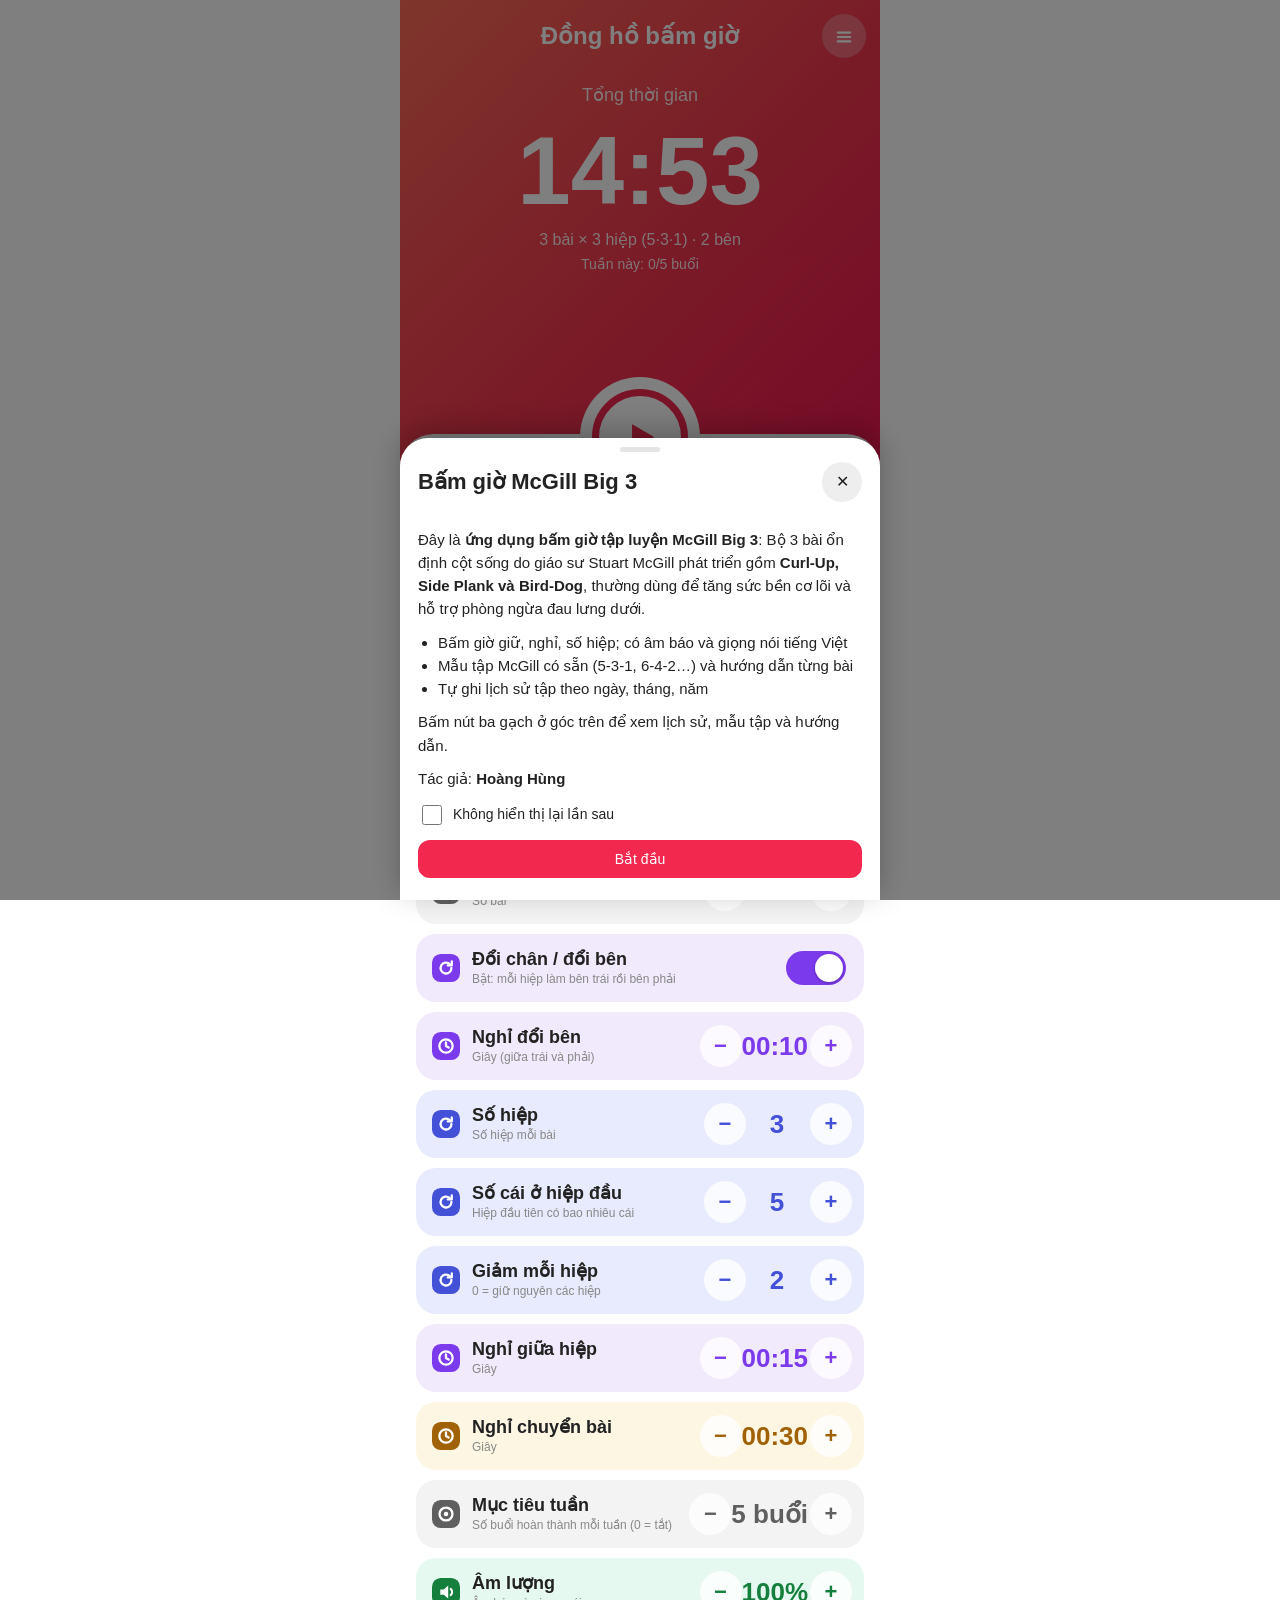
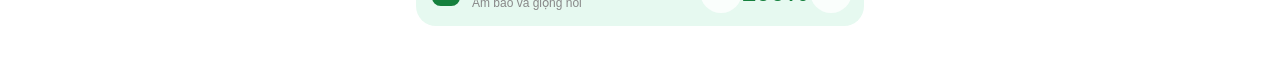
==== commit 8835a916: "Update index.html" ====
--- a/index.html
+++ b/index.html
@@ -99,12 +99,13 @@
 #lockBtn{position:absolute;right:14px;top:calc(env(safe-area-inset-top,0px) + 12px);width:44px;height:44px;border-radius:50%;border:0;background:rgba(255,255,255,.25);color:#fff;font-size:20px;cursor:pointer;padding:0}
 #lk{display:none;position:fixed;inset:0;z-index:15;background:rgba(0,0,0,.12);color:#fff;touch-action:none;-webkit-user-select:none;user-select:none}
 #lkHold{position:absolute;right:14px;top:calc(env(safe-area-inset-top,0px) + 12px);width:44px;height:44px;border:0;border-radius:50%;background:rgba(0,0,0,.35);color:#fff;padding:0;touch-action:none;font-size:20px}
-#lkHold svg{position:absolute;inset:-4px;width:52px;height:52px}
-#lkHint{position:absolute;right:10px;top:calc(env(safe-area-inset-top,0px) + 66px);font-size:12px;text-align:right;opacity:.9;max-width:60vw}
+#lkHint{position:absolute;right:14px;top:calc(env(safe-area-inset-top,0px) + 66px);padding:8px 12px;border-radius:14px;background:rgba(0,0,0,.55);font-size:13px;line-height:1.3;max-width:70vw;opacity:0;pointer-events:none}
+#lkHint.show{animation:lkToast 3s ease forwards}
+@keyframes lkToast{0%{opacity:0;transform:translateY(-4px)}10%,75%{opacity:1;transform:none}100%{opacity:0}}
+@media (prefers-reduced-motion:reduce){#lkHint.show{animation:none;opacity:1}}
 .fi{width:1.15em;height:1.15em;vertical-align:-.22em;fill:currentColor;flex:none}
 .row .ic .g{fill:var(--bg)}.row .ic .s{fill:none;stroke:var(--bg);stroke-width:2.6;stroke-linecap:round;stroke-linejoin:round}
 #menu .fi,#lockBtn .fi,#lkHold>.fi{width:22px;height:22px;vertical-align:middle}
-#lkHold>.fi{position:relative}
 /* Popup / menu */
 .ov{display:none;overscroll-behavior:contain;position:fixed;inset:0;z-index:20;background:rgba(0,0,0,.5);align-items:flex-end;justify-content:center}
 .box{background:var(--bg);color:var(--tx);width:100%;max-width:480px;height:84vh;height:84dvh;max-height:calc(100dvh - env(safe-area-inset-top,0px) - 20px);border-radius:28px 28px 0 0;display:flex;flex-direction:column;padding-bottom:env(safe-area-inset-bottom,0px);box-shadow:0 -8px 30px rgba(0,0,0,.25);animation:up .24s ease-out}
@@ -138,7 +139,7 @@
 .it{border:1px solid var(--bd);border-radius:14px;padding:11px 14px;margin:10px 0}
 .it small{display:block;color:var(--mu)}
 .it b{font-size:16px}
-.ill{display:block;width:100%;max-height:130px;margin:6px 0;color:var(--tx)}
+.ill{display:block;width:100%;max-height:170px;margin:8px auto;color:var(--tx)}
 img.ill{max-height:none;height:auto;border-radius:12px}
 #rCancel{position:absolute;left:14px;top:calc(env(safe-area-inset-top,0px) + 12px);width:44px;height:44px;border-radius:50%;border:0;background:rgba(255,255,255,.25);color:#fff;padding:0;cursor:pointer;display:flex;align-items:center;justify-content:center}
 #rCancel .fi{width:20px;height:20px;vertical-align:middle}
@@ -149,7 +150,7 @@
 <div id="app">
 <div class="top" id="top">
 <h1>Đồng hồ bấm giờ</h1>
-<button id="menu" aria-label="Trình đơn"><svg class="fi" viewBox="0 0 24 24" aria-hidden="true"><rect x="4" y="6" width="16" height="2.4" rx="1.2"/><rect x="4" y="10.8" width="16" height="2.4" rx="1.2"/><rect x="4" y="15.6" width="16" height="2.4" rx="1.2"/></svg></button>
+<button id="menu" aria-label="Lịch sử, mẫu tập và hướng dẫn"><svg class="fi" viewBox="0 0 24 24" aria-hidden="true"><rect x="4" y="6" width="16" height="2.4" rx="1.2"/><rect x="4" y="10.8" width="16" height="2.4" rx="1.2"/><rect x="4" y="15.6" width="16" height="2.4" rx="1.2"/></svg></button>
 <div id="label">Tổng thời gian</div>
 <div id="time">00:00</div>
 <div id="info"></div>
@@ -191,7 +192,7 @@
 <div id="dStats"></div>
 <button id="dDone">XONG</button>
 </div>
-<div id="lk"><button id="lkHold" aria-label="Giữ để mở khóa"><svg viewBox="0 0 44 44"><circle id="lkRing" cx="22" cy="22" r="20" fill="none" stroke="#fff" stroke-width="3" stroke-linecap="round" stroke-dasharray="125.7" stroke-dashoffset="125.7" transform="rotate(-90 22 22)"/></svg><svg class="fi" viewBox="0 0 24 24" aria-hidden="true"><rect x="5" y="10.5" width="14" height="10" rx="2.6"/><path d="M8.5 10.5V8a3.5 3.5 0 0 1 7 0v2.5" fill="none" stroke="currentColor" stroke-width="2.2" stroke-linecap="round" stroke-linejoin="round"/></svg></button><div id="lkHint">Màn hình đang khóa. Giữ nút khóa ở góc phải khoảng 1,5 giây để mở.</div></div>
+<div id="lk"><button id="lkHold" aria-label="Chạm để mở khóa"><svg class="fi" viewBox="0 0 24 24" aria-hidden="true"><rect x="5" y="10.5" width="14" height="10" rx="2.6"/><path d="M8.5 10.5V8a3.5 3.5 0 0 1 7 0v2.5" fill="none" stroke="currentColor" stroke-width="2.2" stroke-linecap="round" stroke-linejoin="round"/></svg></button><div id="lkHint">Đã khóa cảm ứng. Chạm vào nút khóa để mở.</div></div>
 <div class="ov" id="ov"><div class="box">
 <div class="mh"><span id="mtl"></span><button data-a="close" aria-label="Đóng">✕</button></div>
 <div class="tabs" id="mt"></div><div id="mb"></div>
@@ -237,8 +238,7 @@
 {k:'setRest',cls:'r5',ic:'clock',name:'Nghỉ giữa hiệp',sub:'Giây',step:1,min:0,fmt:fmt},
 {k:'switchRest',cls:'r6',ic:'clock',name:'Nghỉ chuyển bài',sub:'Giây',step:1,min:0,fmt:fmt},
 {k:'goal',cls:'r3',ic:'target',name:'Mục tiêu tuần',sub:'Số buổi hoàn thành mỗi tuần (0 = tắt)',step:1,min:0,max:21,fmt:v=>v?v+' buổi':'Tắt'},
-{k:'vol',cls:'r1',ic:'spk',name:'Âm lượng',sub:'Âm báo và giọng nói',step:10,min:0,max:100,fmt:v=>v+'%'},
-{k:'autolock',cls:'r3',ic:'lockr',name:'Tự khóa khi tập',sub:'Khóa cảm ứng khi bắt đầu buổi tập',step:1,min:0,max:1,fmt:v=>v?'Bật':'Tắt'}
+{k:'vol',cls:'r1',ic:'spk',name:'Âm lượng',sub:'Âm báo và giọng nói',step:10,min:0,max:100,fmt:v=>v+'%'}
 ];
 const SND=[['beep','Âm báo'],['voice','Giọng nói'],['both','Âm báo + giọng nói'],['off','Tắt']];
 const SNDS={beep:'Âm báo',voice:'Giọng nói',both:'Báo + nói',off:'Tắt'};
@@ -442,7 +442,7 @@
 initAudio();
 steps=build();if(!steps.length)return;
 totalAll=steps.reduce((a,s)=>a+s.d,0);doneTime=0;started=true;running=true;sessStart=Date.now();
-$('run').style.display='flex';last=performance.now();enter(0);setIcon();wake(true);if(cfg.autolock)lock(true);
+$('run').style.display='flex';last=performance.now();enter(0);setIcon();wake(true);lock(true);
 requestAnimationFrame(tick);
 };
 $('rPlay').onclick=()=>{
@@ -456,13 +456,10 @@
 };
 $('rPrev').onclick=()=>{const s=steps[idx];last=performance.now();if(idx===0||s.d-rem>2)enter(idx);else{doneTime-=steps[idx-1].d;enter(idx-1)}};
 document.addEventListener('visibilitychange',()=>{if(!document.hidden&&started&&running)wake(true)});
-let lkT=0;
-function lock(on){$('lk').style.display=on?'block':'none';if(!on){clearTimeout(lkT);const r=$('lkRing');r.style.transition='none';r.style.strokeDashoffset=125.7}}
+let hT=0;
+function lock(on){const l=$('lk'),h=$('lkHint');l.style.display=on?'block':'none';clearTimeout(hT);h.classList.remove('show');if(on){void h.offsetWidth;h.classList.add('show');hT=setTimeout(()=>h.classList.remove('show'),3000)}}
 $('lockBtn').onclick=()=>lock(true);
-const lh=$('lkHold');
-lh.addEventListener('pointerdown',e=>{e.preventDefault();const r=$('lkRing');r.style.transition='none';r.style.strokeDashoffset=125.7;void r.getBoundingClientRect();r.style.transition='stroke-dashoffset 1.5s linear';r.style.strokeDashoffset=0;clearTimeout(lkT);lkT=setTimeout(()=>{lock(false);try{navigator.vibrate&&navigator.vibrate(30)}catch(x){}},1500)});
-['pointerup','pointercancel','pointerleave'].forEach(t=>lh.addEventListener(t,()=>{clearTimeout(lkT);const r=$('lkRing');r.style.transition='none';r.style.strokeDashoffset=125.7}));
-lh.addEventListener('contextmenu',e=>e.preventDefault());
+$('lkHold').addEventListener('click',()=>{lock(false);try{navigator.vibrate&&navigator.vibrate(30)}catch(x){}});
 $('lk').addEventListener('touchmove',e=>e.preventDefault(),{passive:false});
 $('sug').onclick=e=>{const a=e.target.dataset.s,g=suggest();if(!a||!g)return;
 if(a==='ok'){cfg.hold=g.to;save();render()}else{try{localStorage.setItem('sugOff',String(Date.now()+7*864e5))}catch(x){}sugRender()}};
@@ -489,29 +486,75 @@
 function welcome(){
 isWel=true;$('ov').firstElementChild.classList.add('sm');
 $('mtl').textContent='Bấm giờ McGill Big 3';$('mt').style.display='none';
-$('mb').innerHTML=`<p>Đây là <b>ứng dụng bấm giờ tập luyện McGill Big 3</b>: Bộ 3 bài ổn định cột sống do giáo sư Stuart McGill phát triển gồm <b>Curl-Up, Side Plank và Bird-Dog</b>, thường dùng để tăng sức bền cơ lõi và hỗ trợ phòng ngừa đau lưng dưới.</p><ul><li>Bấm giờ giữ, nghỉ, số hiệp; có âm báo và giọng nói tiếng Việt</li><li>Mẫu tập McGill có sẵn (5-3-1, 6-4-2…) và hướng dẫn từng bài</li><li>Tự ghi lịch sử tập theo ngày, tháng, năm</li></ul><p>Bấm nút trình đơn ở góc trên để xem thêm.</p><p>Tác giả: <b>Hoàng Hùng</b></p><label style="display:flex;align-items:center;gap:8px;margin:12px 0 6px;font-size:14px;cursor:pointer"><input type="checkbox" id="nw" style="width:20px;height:20px"> Không hiển thị lại lần sau</label><button class="btn p" data-a="close" style="width:100%;margin:6px 0 0">Bắt đầu</button>`;
+$('mb').innerHTML=`<p>Đây là <b>ứng dụng bấm giờ tập luyện McGill Big 3</b>: Bộ 3 bài ổn định cột sống do giáo sư Stuart McGill phát triển gồm <b>Curl-Up, Side Plank và Bird-Dog</b>, thường dùng để tăng sức bền cơ lõi và hỗ trợ phòng ngừa đau lưng dưới.</p><ul><li>Bấm giờ giữ, nghỉ, số hiệp; có âm báo và giọng nói tiếng Việt</li><li>Mẫu tập McGill có sẵn (5-3-1, 6-4-2…) và hướng dẫn từng bài</li><li>Tự ghi lịch sử tập theo ngày, tháng, năm</li></ul><p>Bấm nút ba gạch ở góc trên để xem lịch sử, mẫu tập và hướng dẫn.</p><p>Tác giả: <b>Hoàng Hùng</b></p><label style="display:flex;align-items:center;gap:8px;margin:12px 0 6px;font-size:14px;cursor:pointer"><input type="checkbox" id="nw" style="width:20px;height:20px"> Không hiển thị lại lần sau</label><button class="btn p" data-a="close" style="width:100%;margin:6px 0 0">Bắt đầu</button>`;
 openOv();
 }
-function openMenu(){isWel=false;$('ov').firstElementChild.classList.remove('sm');$('mtl').textContent='Trình đơn';$('mt').style.display='flex';mrender();openOv()}
+function openMenu(){isWel=false;$('ov').firstElementChild.classList.remove('sm');$('mt').style.display='flex';mrender();openOv()}
+const MT={about:'Về ứng dụng',hist:'Lịch sử tập luyện',pre:'Mẫu tập',ex:'Hướng dẫn từng bài',guide:'Cách dùng và nguyên tắc'};
 function mrender(){
+$('mtl').textContent=MT[mt];
 $('mt').innerHTML=[['about','Giới thiệu'],['hist','Lịch sử'],['pre','Mẫu tập'],['ex','Bài tập'],['guide','Hướng dẫn']].map(([k,n])=>`<button class="tb${k===mt?' on':''}" data-a="tab" data-t="${k}">${n}</button>`).join('');
 $('mb').innerHTML=({about:vAbout,hist:vHist,pre:vPre,ex:vEx,guide:vGuide})[mt]();
+if(window.matchMedia&&matchMedia('(prefers-reduced-motion:reduce)').matches)$('mb').querySelectorAll('animate,animateTransform').forEach(a=>{const v=a.getAttribute('values').split(';')[2],p=a.parentNode,n=a.getAttribute('attributeName');p.setAttribute(n,n==='transform'?a.getAttribute('type')+'('+v+')':v);a.remove()});
 const on=$('mt').querySelector('.on');if(on)$('mt').scrollLeft=on.offsetLeft-($('mt').clientWidth-on.offsetWidth)/2;
 $('mb').scrollTop=0;
 }
 const vAbout=()=>`<p><b>Đồng hồ bấm giờ</b> (phiên bản 2.0) là ứng dụng bấm giờ tập luyện <b>McGill Big 3</b> (Curl-Up, Side Plank, Bird-Dog): chỉnh thời gian giữ, nghỉ, số bài, số hiệp và theo dõi quá trình tập mỗi ngày.</p><div class="it"><small>Tác giả</small><b>Hoàng Hùng</b></div><div class="it"><small>SĐT</small><a href="tel:0964843943">0964843943</a></div><div class="it"><small>Facebook</small><a href="https://fb.com/masterhmh" target="_blank" rel="noopener">fb.com/masterhmh</a></div>`;
+const KT='0;.12;.3;.72;.88;1',KS=Array(5).fill('.4 0 .2 1').join(';');
+const anv=(a,v,t)=>`<animate${t?'Transform':''} attributeName="${a}"${t?` type="${t}"`:''} dur="5s" repeatCount="indefinite" calcMode="spline" keyTimes="${KT}" keySplines="${KS}" values="${v.join(';')}"/>`;
+const an=(a,r,h,t)=>anv(a,[r,r,h,h,r,r],t);
+const C={sk:'#d9a273',skd:'#bd8553',hr:'#2a1d1a',top:'#f9c4dc',so:'#1c1c21',shoe:'#9a9aa3',sole:'#f4f4f6',mat:'#f6a98b',ac:'#f2284f',or:'#f4772c'};
+const PT=(d,w,c,x='')=>`<path d="${d}" stroke="${c}" stroke-width="${w}">${x}</path>`;
+const EL=(x,y,rx,ry,f,x2='')=>`<ellipse cx="${x}" cy="${y}" rx="${rx}" ry="${ry}" fill="${f}" stroke="none">${x2}</ellipse>`;
+const SHD=(x,rx)=>`<ellipse cx="${x}" cy="152" rx="${rx}" ry="5" fill="#d9825f" opacity=".45" stroke="none"/>`;
+const SH2=(x,y,x2='')=>`<g>${x2}${EL(x,y,12,5,C.shoe)}${EL(x,y+3.2,12,2.2,C.sole)}</g>`;
+const HD=(x,y,dx,dy)=>`<circle cx="${x}" cy="${y}" r="14" fill="${C.hr}" stroke="none"/><circle cx="${x+dx}" cy="${y+dy}" r="12" fill="${C.sk}" stroke="none"/>`;
+const AR=d=>`<path d="${d}" stroke="${C.or}" stroke-width="3.2" opacity="0">${an('opacity',0,1)}</path>`;
+const TX=(x,y,t,show)=>`<text x="${x}" y="${y}" text-anchor="middle" font-size="11.5" font-weight="700" fill="${C.ac}" stroke="none" opacity="${show?0:1}">${t}${show?an('opacity',0,1):''}</text>`;
+const GLOW=(x,y,rx,ry,rot='')=>`<ellipse cx="${x}" cy="${y}" rx="${rx}" ry="${ry}" fill="${C.ac}" stroke="none" opacity="0"${rot}>${an('opacity',0,.55)}</ellipse>`;
+const BD=(n,s)=>`<g${s?'':' opacity="0"'}>${s?an('opacity',1,0):an('opacity',0,1)}<circle cx="24" cy="52" r="10" fill="#111" stroke="none"/><text x="24" y="56.5" text-anchor="middle" font-size="12" font-weight="800" fill="#fff" stroke="none">${n}</text></g>`;
+const SV=(t,l,b)=>`<svg class="ill" viewBox="0 0 320 190" role="img" aria-label="${l}" fill="none" stroke-linecap="round" stroke-linejoin="round"><rect width="320" height="190" rx="14" fill="#fafafb" stroke="none"/><path d="M0 14Q0 0 14 0H306Q320 0 320 14V104H0Z" fill="#e5e5e9" stroke="none"/><path d="M46 126H282L308 174H18Z" fill="${C.mat}" stroke="none"/><text x="14" y="24" font-size="12" font-weight="800" fill="#2b2b30" stroke="none">${t}</text>${BD(1,1)}${BD(2,0)}${b}<text x="306" y="24" text-anchor="end" font-size="13" font-weight="800" fill="${C.ac}" stroke="none" opacity="0">Giữ${an('opacity',0,1)}</text><rect x="262" y="31" width="44" height="4" rx="2" fill="#2b2b30" opacity=".15" stroke="none"/><rect x="262" y="31" width="0" height="4" rx="2" fill="${C.ac}" stroke="none">${anv('width',[0,0,0,44,0,0])}</rect></svg>`;
 const IMG={
-curl:`<svg class="ill" viewBox="0 0 240 120" fill="none" stroke="currentColor" stroke-width="5" stroke-linecap="round" stroke-linejoin="round" role="img" aria-label="Minh họa Curl-Up"><path d="M10 104h220" stroke="var(--bd)" stroke-width="3"/><circle cx="44" cy="80" r="9"/><path d="M58 88L76 96H108L150 74L162 100M108 97L196 100"/><path d="M60 90L94 101" stroke="#f2284f" stroke-width="3"/></svg>`,
-side:`<svg class="ill" viewBox="0 0 240 120" fill="none" stroke="currentColor" stroke-width="5" stroke-linecap="round" stroke-linejoin="round" role="img" aria-label="Minh họa Side Plank"><path d="M10 104h220" stroke="var(--bd)" stroke-width="3"/><circle cx="62" cy="50" r="9"/><path d="M76 66L200 100M76 66V104"/><circle cx="138" cy="83" r="4" fill="#f2284f" stroke="none"/></svg>`,
-bird:`<svg class="ill" viewBox="0 0 240 120" fill="none" stroke="currentColor" stroke-width="5" stroke-linecap="round" stroke-linejoin="round" role="img" aria-label="Minh họa Bird-Dog"><path d="M10 104h220" stroke="var(--bd)" stroke-width="3"/><circle cx="54" cy="50" r="9"/><path d="M63 55L70 60H140"/><path d="M70 60V102M140 60V100H170" stroke-opacity=".4"/><path d="M70 60L16 58M140 60L206 58" stroke="#f2284f"/></svg>`
+curl:SV('CURL-UP','Minh họa Curl-Up: nằm ngửa, một chân co, hai tay đỡ dưới lưng, nâng nhẹ đầu và vai rồi giữ',
+SHD(150,122)+
+PT('M172 141L196 142',20,C.so)+PT('M196 142L222 144',13,C.skd)+PT('M222 144L254 146',11,C.skd)+EL(263,141,6,11,C.shoe)+
+PT('M170 138L197 117',21,C.so)+PT('M197 117L214 99',14,C.sk)+PT('M214 99L234 146',11,C.sk)+EL(241,147,14,5,C.shoe)+EL(241,150,14,2.2,C.sole)+
+PT('M126 139Q148 118 172 139',24,C.top)+PT('M156 131L178 141',24,C.so)+
+PT('M90 141L112 148L152 147',9,C.sk,an('d','M90 141L112 148L152 147','M90 132L112 148L152 147'))+
+`<g>${an('transform','0 126 139','12 126 139','rotate')}`+PT('M84 139H126',24,C.top)+PT('M70 137L86 138',9,C.sk)+PT('M42 143L28 149',7,C.hr)+HD(52,137,2,-2.5)+GLOW(108,131,19,8)+`</g>`+
+AR('M36 112Q32 96 44 86M38 90L44 86L47 94')+
+TX(150,184,'↑ Hai tay đỡ lưng dưới',0)+TX(96,76,'Nâng nhẹ vài cm',1)),
+side:SV('SIDE PLANK','Minh họa Side Plank: nằm nghiêng, chống khuỷu tay, nâng hông để thân thẳng một đường',
+SHD(170,125)+
+PT('M165 129L125 135',20,C.so,an('d','M165 129L125 135','M165 115L125 125'))+PT('M125 135L91 139',11,C.skd,an('d','M125 135L91 139','M125 125L91 137'))+EL(84,140,12,5,C.shoe)+
+PT('M246 104V143L214 148',11,C.sk)+
+PT('M170 136L130 142',22,C.so,an('d','M170 136L130 142','M170 122L130 132'))+PT('M130 142L96 146',12,C.sk,an('d','M130 142L96 146','M130 132L96 144'))+EL(88,148,12,5,C.shoe)+EL(88,151,12,2.2,C.sole)+
+PT('M246 102L170 136',24,C.top,an('d','M246 102L170 136','M246 102L170 122'))+
+GLOW(208,112,18,6,' transform="rotate(-15 208 112)"')+
+PT('M246 100L262 94',10,C.sk)+PT('M266 82Q252 76 246 88',7,C.hr)+HD(274,90,2.5,1)+
+PT('M242 98L226 74L198 112',10,C.sk,an('d','M242 98L226 74L198 112','M242 98L226 74L198 103'))+
+AR('M170 98V76M163 83L170 76L177 83')+
+TX(112,84,'Hông nâng cao',1)+TX(150,62,'Thân thẳng một đường',1)),
+bird:SV('BIRD-DOG','Minh họa Bird-Dog: quỳ bốn điểm, duỗi tay và chân đối diện, đầu giữ thẳng hàng với lưng',
+SHD(160,128)+
+PT('M168 102L170 140',20,C.so)+PT('M170 142L214 147',11,C.skd)+EL(221,147,12,5,C.shoe)+
+PT('M100 96L102 122L101 146',11,C.skd,an('d','M100 96L102 122L101 146','M100 90L64 88L28 86'))+
+PT('M100 92L152 93',24,C.top)+PT('M150 93L178 96',24,C.so)+
+PT('M100 90L84 86',10,C.sk)+PT('M80 72Q96 62 104 70',7,C.hr)+HD(72,84,-2,2.5)+
+PT('M100 98L99 142',12,C.sk)+EL(100,147,11,4,C.sk)+
+PT('M172 100L178 138',19,C.so,an('d','M172 100L178 138','M172 97L213 92'))+PT('M178 140L222 146',11,C.sk,an('d','M178 140L222 146','M213 92L254 88'))+
+SH2(225,146,an('transform','0 0','32 -58','translate'))+
+`<path d="M60 58H190" stroke="${C.ac}" stroke-width="2" stroke-dasharray="5 5" opacity="0">${an('opacity',0,.9)}</path>`+
+AR('M30 112Q24 100 28 94M24 99L28 94L33 99')+AR('M268 112Q274 100 270 94M264 99L270 94L275 99')+
+TX(125,50,'Lưng và đầu thẳng hàng',1))
 };
 const vEx=()=>`<p>McGill Big 3 gồm 3 bài, tương ứng Bài 1, 2, 3 trong ứng dụng. Mỗi lần giữ khoảng 10 giây, làm theo kiểu giảm dần số lần (ví dụ 5-3-1 hoặc 6-4-2), nghỉ ngắn giữa các lần và thường tập hằng ngày.</p>
-<div class="it"><b>1. Curl-Up (gập bụng cải tiến)</b><img class="ill" src="curlup.gif" alt="Ảnh động Curl-Up" loading="lazy" onerror="this.outerHTML=IMG.curl"><ul><li>Nằm ngửa, một chân co, chân kia duỗi thẳng. Hai tay đặt dưới thắt lưng để giữ độ cong tự nhiên của lưng.</li><li>Nâng nhẹ đầu và vai lên chỉ vài xăng-ti-mét, giữ cổ và ngực thành một khối, mắt nhìn lên trần.</li><li>Giữ, thở đều rồi hạ xuống. Đổi chân co ở hiệp khác.</li><li>Lỗi hay gặp: cuộn lưng, kéo cổ bằng tay, nín thở, ép lưng xuống sàn.</li></ul></div>
-<div class="it"><b>2. Side Plank (chống nghiêng)</b><img class="ill" src="sideplank.gif" alt="Ảnh động Side Plank" loading="lazy" onerror="this.outerHTML=IMG.side"><ul><li>Nằm nghiêng, khuỷu tay ngay dưới vai, cẳng tay vuông góc với thân.</li><li>Dễ hơn: đầu gối chạm sàn. Khó hơn: duỗi thẳng chân, hai chân chồng lên nhau.</li><li>Nâng hông khỏi sàn để thân thẳng một đường. Tay còn lại đặt trước ngực.</li><li>Làm cả hai bên. Lỗi hay gặp: hông võng, xoay người ra trước hoặc ra sau, nhún vai.</li></ul></div>
-<div class="it"><b>3. Bird-Dog (chó săn chim)</b><img class="ill" src="birddog.gif" alt="Ảnh động Bird-Dog" loading="lazy" onerror="this.outerHTML=IMG.bird"><ul><li>Quỳ bốn điểm, tay dưới vai, gối dưới hông, lưng giữ trung tính.</li><li>Duỗi một chân ra sau ngang hông và tay đối diện ra trước ngang vai, cố giữ hông và vai không xoay.</li><li>Giữ, hạ về rồi đổi bên. Lỗi hay gặp: ưỡn lưng, nâng chân tay quá cao, xoay hông.</li></ul></div>
-<p style="color:var(--mu);font-size:13px">Ảnh động minh họa từng bài: nâng lên, giữ, hạ xuống. Nét đỏ là phần cần chú ý (tay dưới lưng, hông nâng cao, tay và chân duỗi).</p><p>Mẹo trong ứng dụng: cả 3 bài đều nên làm hai bên (Curl-Up thì đổi chân co). Bật “Đổi chân / đổi bên” để ứng dụng tự chạy bên trái rồi bên phải trong từng hiệp. Đặt tên bài tại nút “Tên bài”.</p>
+<div class="it"><b>1. Curl-Up (gập bụng cải tiến)</b><img class="ill" src="[data-uri]" alt="Hình minh họa Curl-Up" loading="lazy" onerror="this.outerHTML=IMG.curl"><ul><li>Nằm ngửa, một chân co, chân kia duỗi thẳng. Hai tay đặt dưới thắt lưng để giữ độ cong tự nhiên của lưng.</li><li>Nâng nhẹ đầu và vai lên chỉ vài xăng-ti-mét, giữ cổ và ngực thành một khối, mắt nhìn lên trần.</li><li>Giữ, thở đều rồi hạ xuống. Đổi chân co ở hiệp khác.</li><li>Lỗi hay gặp: cuộn lưng, kéo cổ bằng tay, nín thở, ép lưng xuống sàn.</li></ul></div>
+<div class="it"><b>2. Side Plank (chống nghiêng)</b><img class="ill" src="[data-uri]" alt="Hình minh họa Side Plank" loading="lazy" onerror="this.outerHTML=IMG.side"><ul><li>Nằm nghiêng, khuỷu tay ngay dưới vai, cẳng tay vuông góc với thân.</li><li>Dễ hơn: đầu gối chạm sàn. Khó hơn: duỗi thẳng chân, hai chân chồng lên nhau.</li><li>Nâng hông khỏi sàn để thân thẳng một đường. Tay còn lại đặt trước ngực.</li><li>Làm cả hai bên. Lỗi hay gặp: hông võng, xoay người ra trước hoặc ra sau, nhún vai.</li></ul></div>
+<div class="it"><b>3. Bird-Dog (chó săn chim)</b><img class="ill" src="[data-uri]" alt="Hình minh họa Bird-Dog" loading="lazy" onerror="this.outerHTML=IMG.bird"><ul><li>Quỳ bốn điểm, tay dưới vai, gối dưới hông, lưng giữ trung tính.</li><li>Duỗi một chân ra sau ngang hông và tay đối diện ra trước ngang vai, cố giữ hông và vai không xoay.</li><li>Giữ, hạ về rồi đổi bên. Lỗi hay gặp: ưỡn lưng, nâng chân tay quá cao, xoay hông.</li></ul></div>
+<p style="color:var(--mu);font-size:13px">Hình động minh họa từng bài: nâng lên, giữ, hạ xuống. Vùng đỏ là nhóm cơ đang làm việc, chữ đỏ là điểm cần chú ý. Mỗi vòng gồm nâng lên, giữ (thanh tiến độ ở góc phải), hạ xuống.</p><p>Mẹo trong ứng dụng: cả 3 bài đều nên làm hai bên (Curl-Up thì đổi chân co). Bật “Đổi chân / đổi bên” để ứng dụng tự chạy bên trái rồi bên phải trong từng hiệp. Đặt tên bài tại nút “Tên bài”.</p>
 <p style="color:var(--mu);font-size:13px">Thông tin chỉ mang tính tham khảo, không thay thế tư vấn y tế. Nếu đang đau lưng nặng, tê hoặc yếu chân, hãy hỏi bác sĩ hoặc chuyên gia vật lý trị liệu trước khi tập.</p>`;
-const vGuide=()=>`<p><b>Cách dùng ứng dụng</b></p><ul><li>Bấm + / − để đổi thông số, bấm vào số để nhập trực tiếp.</li><li>Bấm nút tròn lớn để bắt đầu; trong lúc tập có thể tạm dừng hoặc bỏ qua bước.</li><li>“Tên bài” để đặt tên từng bài; “Mẫu tập” để lưu và dùng lại cấu hình giờ.</li><li>“Đổi chân / đổi bên”: bật thì mỗi hiệp chạy bên trái, nghỉ đổi bên rồi chạy bên phải, sau đó mới nghỉ giữa hiệp; tắt thì chỉ chạy một bên.</li><li>Nút khóa ở góc phải màn hình tập: khóa cảm ứng để khỏi bấm nhầm, giữ nút đó khoảng 1,5 giây để mở. Có thể bật “Tự khóa khi tập”.</li><li>“Giọng đọc”: chọn giọng tiếng Việt có sẵn trên máy và nghe thử.</li><li>Buổi tập tự ghi vào Lịch sử khi hoàn thành (hoặc khi hủy giữa chừng nếu đã giữ ít nhất 1 cái).</li></ul><p><b>Nguyên tắc tập luyện</b></p><ul><li>Khởi động 3–5 phút trước khi tập.</li><li>Giữ đúng tư thế, thở đều, không nín thở.</li><li>Tăng dần: thêm vài giây giữ hoặc thêm hiệp mỗi tuần, không tăng đột ngột.</li><li>Nghỉ đủ giữa các hiệp; ngủ đủ để cơ hồi phục.</li><li>Tập đều đặn quan trọng hơn tập quá sức; dùng chuỗi ngày liên tiếp để giữ nhịp.</li><li>Đau nhói, chóng mặt hoặc khó thở: dừng ngay. Nếu có bệnh lý, hỏi bác sĩ trước khi tập.</li></ul>`;
+const vGuide=()=>`<p><b>Cách dùng ứng dụng</b></p><ul><li>Bấm + / − để đổi thông số, bấm vào số để nhập trực tiếp.</li><li>Bấm nút tròn lớn để bắt đầu; trong lúc tập có thể tạm dừng hoặc bỏ qua bước.</li><li>“Tên bài” để đặt tên từng bài; “Mẫu tập” để lưu và dùng lại cấu hình giờ.</li><li>“Đổi chân / đổi bên”: bật thì mỗi hiệp chạy bên trái, nghỉ đổi bên rồi chạy bên phải, sau đó mới nghỉ giữa hiệp; tắt thì chỉ chạy một bên.</li><li>Khi bấm bắt đầu, cảm ứng tự động khóa để khỏi bấm nhầm; muốn mở thì chạm vào nút hình ổ khóa ở góc phải. Có thể khóa lại bằng nút ổ khóa đó.</li><li>“Giọng đọc”: chọn giọng tiếng Việt có sẵn trên máy và nghe thử.</li><li>Buổi tập tự ghi vào Lịch sử khi hoàn thành (hoặc khi hủy giữa chừng nếu đã giữ ít nhất 1 cái).</li></ul><p><b>Nguyên tắc tập luyện</b></p><ul><li>Khởi động 3–5 phút trước khi tập.</li><li>Giữ đúng tư thế, thở đều, không nín thở.</li><li>Tăng dần: thêm vài giây giữ hoặc thêm hiệp mỗi tuần, không tăng đột ngột.</li><li>Nghỉ đủ giữa các hiệp; ngủ đủ để cơ hồi phục.</li><li>Tập đều đặn quan trọng hơn tập quá sức; dùng chuỗi ngày liên tiếp để giữ nhịp.</li><li>Đau nhói, chóng mặt hoặc khó thở: dừng ngay. Nếu có bệnh lý, hỏi bác sĩ trước khi tập.</li></ul>`;
 function vPre(){
 return allP().map((p,i)=>`<div class="it"><b>${esc(p.n)}</b><small>${p.c.ex} bài × ${p.c.nSets} hiệp · ${p.c.first} cái, giảm ${p.c.dec}/hiệp · giữ ${p.c.hold} giây · nghỉ ${p.c.rest} giây · ${p.c.swap?'đổi bên':'một bên'}</small><button class="btn p" data-a="pre" data-i="${i}">Dùng</button>${p.b?'':`<button class="btn" data-a="pdel" data-i="${i-PR.length}">Xóa</button>`}</div>`).join('')+`<button class="btn p" data-a="psave">＋ Lưu cấu hình hiện tại</button>`;
 }
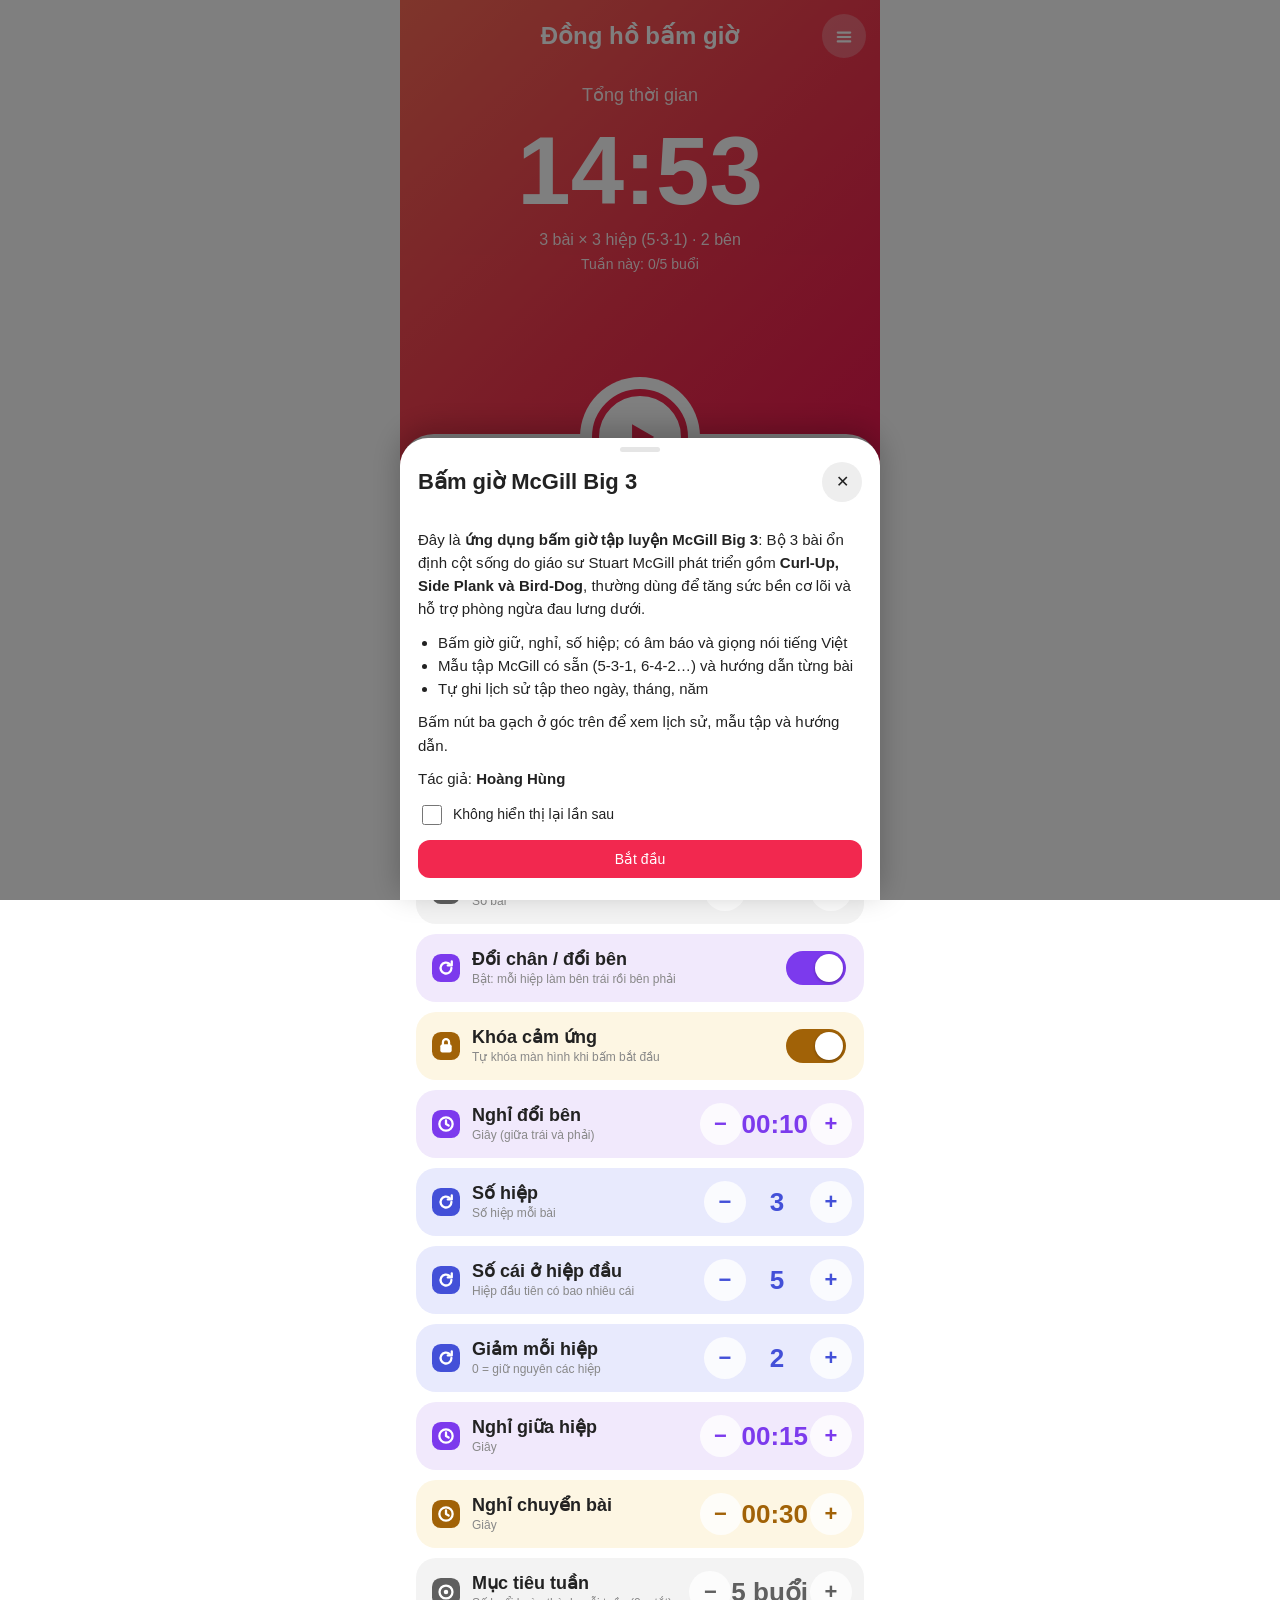
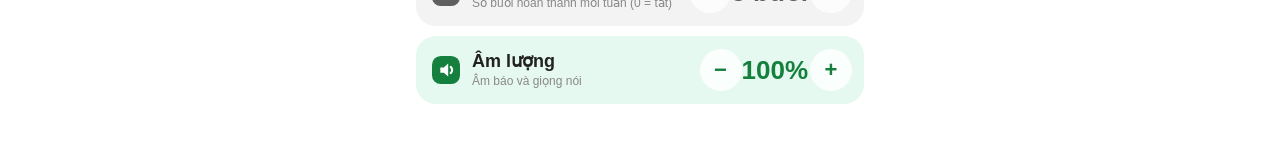
==== commit 4db25f89: "Them nut Chia se ban sao luu o man hinh hoan thanh" ====
--- a/index.html
+++ b/index.html
@@ -11,140 +11,7 @@
 <meta name="apple-mobile-web-app-title" content="Bấm giờ">
 <link rel="manifest" href="manifest.webmanifest">
 <meta name="theme-color" content="#f4364f">
-<style>
-*{box-sizing:border-box;-webkit-tap-highlight-color:transparent;touch-action:manipulation}
-html,body{-webkit-text-size-adjust:100%;touch-action:pan-x pan-y}
-:root{--bg:#fff;--tx:#222;--chip:#eee;--mu:#888;--bd:#e5e5e5}
-[data-theme=dark]{--bg:#14161a;--tx:#eee;--chip:#2a2d33;--mu:#9aa;--bd:#33363c}
-body{margin:0;font-family:-apple-system,"SF Pro Display",Roboto,sans-serif;background:var(--bg);color:var(--tx)}
-#app{max-width:480px;min-height:100vh;min-height:100dvh;margin:auto;display:flex;flex-direction:column;background:var(--bg)}
-.top{position:relative;height:52vh;height:52dvh;min-height:340px;color:#fff;text-align:center;background:linear-gradient(135deg,#ff6b57,#f4364f 55%,#ee1650);transition:background .4s}
-.top.rest{background:linear-gradient(135deg,#2dd4bf,#0ea5e9)}
-.top.setrest{background:linear-gradient(135deg,#8b5cf6,#6366f1)}
-.top.switch{background:linear-gradient(135deg,#fbbf24,#f97316)}
-h1{margin:0;padding:calc(env(safe-area-inset-top,0px) + 22px) 60px 0;font-size:24px;font-weight:700}
-#menu{position:absolute;right:14px;top:calc(env(safe-area-inset-top,0px) + 14px);width:44px;height:44px;border-radius:50%;border:0;background:rgba(255,255,255,.25);color:#fff;font-size:22px;cursor:pointer}
-#label{margin-top:34px;font-size:18px;opacity:.9;min-height:24px}
-#time{font-size:80px;font-size:clamp(72px,24vw,96px);font-weight:700;line-height:1.1;margin-top:10px;font-variant-numeric:tabular-nums}
-#info{font-size:16px;opacity:.9;margin-top:6px;min-height:22px}
-#prog{position:absolute;left:0;bottom:0;height:5px;background:rgba(255,255,255,.7);width:0;transition:width .2s}
-.sheet{flex:1;background:var(--bg);border-radius:34px 34px 0 0;margin-top:-34px;position:relative;padding:62px 16px calc(30px + env(safe-area-inset-bottom,0px))}
-#play{position:absolute;top:-45px;left:50%;transform:translateX(-50%);width:96px;height:96px;border-radius:50%;border:7px solid #f2284f;background:var(--bg);display:flex;align-items:center;justify-content:center;cursor:pointer;box-shadow:0 0 0 12px var(--bg);padding:0}
-#play svg{width:38px;height:38px;fill:#f2284f}
-.tools{display:grid;grid-template-columns:repeat(2,1fr);gap:8px;margin-bottom:14px}
-.tools button{border:0;background:var(--chip);border-radius:14px;padding:8px 4px;min-height:52px;font-size:13.5px;font-weight:600;line-height:1.25;color:var(--tx);cursor:pointer;display:flex;flex-direction:column;align-items:center;justify-content:center;text-align:center}
-.tools small{display:block;font-size:11.5px;font-weight:400;color:var(--mu);margin-top:1px;max-width:100%;overflow:hidden;text-overflow:ellipsis;white-space:nowrap}
-.row{display:flex;align-items:center;border-radius:20px;padding:8px 12px 8px 16px;min-height:68px;margin-bottom:10px;font-size:18px;font-weight:600}
-.row .ic{width:28px;height:28px;margin-right:12px;flex:none}
-.row .n{flex:1;min-width:0;cursor:pointer;color:var(--tx);line-height:1.2}
-.row .n small{display:block;font-size:12px;font-weight:400;line-height:1.25;color:var(--mu);margin-top:2px}
-.row .v{font-size:26px;font-weight:600;min-width:62px;text-align:center;cursor:pointer;font-variant-numeric:tabular-nums}
-.row button{width:42px;height:42px;flex:none;border:0;border-radius:50%;background:rgba(255,255,255,.8);font-size:22px;font-weight:700;margin-left:2px;color:inherit;cursor:pointer;display:flex;align-items:center;justify-content:center;padding:0}
-.row button.sw{width:60px;height:34px;border-radius:17px;background:rgba(0,0,0,.18);position:relative;margin:0 6px 0 8px;padding:0;transition:background .2s}
-.row button.sw::after{content:"";position:absolute;top:3px;left:3px;width:28px;height:28px;border-radius:50%;background:#fff;box-shadow:0 1px 3px rgba(0,0,0,.3);transition:transform .2s}
-.row button.sw.on{background:currentColor}
-.row button.sw.on::after{transform:translateX(26px)}
-[data-theme=dark] .row button.sw{background:rgba(255,255,255,.25)}
-[data-theme=dark] .row button.sw.on{background:currentColor}
-@media (prefers-reduced-motion:reduce){.row button.sw,.row button.sw::after{transition:none}}
-.r1{background:#e6f9f0;color:#15803d}.r2{background:#fde1e6;color:#d81b45}
-.r3{background:#f3f3f3;color:#5f5f5f}.r4{background:#e8eafd;color:#4350d8}
-.r5{background:#f1e9fc;color:#7c3aed}.r6{background:#fdf6e3;color:#a16207}
-[data-theme=dark] .r1{background:#12301f}[data-theme=dark] .r2{background:#3a1520}[data-theme=dark] .r3{background:#2a2a2a}
-[data-theme=dark] .r4{background:#1b1f45}[data-theme=dark] .r5{background:#2a1c47}[data-theme=dark] .r6{background:#3a3115}
-[data-theme=dark] .row button{background:rgba(255,255,255,.15)}
-[data-theme=dark] .r1{color:#4ade80}[data-theme=dark] .r2{color:#ff7b95}[data-theme=dark] .r3{color:#c4c4c4}
-[data-theme=dark] .r4{color:#9aa5ff}[data-theme=dark] .r5{color:#b9a0ff}[data-theme=dark] .r6{color:#f0cc55}
-#run{display:none;position:fixed;inset:0;z-index:9;flex-direction:column;align-items:center;color:#fff;padding:calc(env(safe-area-inset-top,0px) + 16px) 14px calc(env(safe-area-inset-bottom,0px) + 20px);overflow-y:auto;transition:background .4s}
-#rTitle{font-size:22px;font-weight:700;height:44px;margin:-4px 0 clamp(8px,2dvh,16px);display:flex;align-items:center;justify-content:center;text-align:center;padding:0 52px;white-space:nowrap}
-.pan{width:100%;max-width:480px;display:flex;justify-content:space-between;align-items:center;border:2px solid rgba(255,255,255,.25);border-radius:26px;padding:0 20px;height:56px;height:clamp(48px,7dvh,56px);flex:none;margin-bottom:10px;font-size:20px;font-weight:600}
-.dots{display:flex;gap:12px;align-items:center}.dots i{font-style:normal;font-size:22px;font-weight:600;min-width:20px;text-align:center;color:#fff;opacity:.35;transition:opacity .3s,transform .3s}.dots i.on{opacity:1;font-weight:800;transform:scale(1.2)}
-.ringw{position:relative;flex:none;width:min(80vw,380px);width:clamp(180px,min(80vw,380px,calc(100dvh - 505px)),380px);aspect-ratio:1;margin:auto;container-type:inline-size}
-.ringw svg{width:100%;height:100%;transform:rotate(-90deg)}
-.mid{position:absolute;inset:0;display:flex;flex-direction:column;align-items:center;justify-content:center}
-#rPhase{font-size:22px;font-weight:600;text-transform:uppercase}
-#rTime{font-size:64px;font-size:clamp(44px,22cqw,84px);font-weight:700;font-variant-numeric:tabular-nums;line-height:1.1}
-#rTotal{font-size:24px;font-weight:600;display:flex;align-items:center;gap:8px}#rTotal small{font-size:13px;font-weight:400;opacity:.8}
-#rName{font-size:30px;font-size:clamp(26px,4.6dvh,38px);font-weight:800;text-transform:uppercase;text-align:center;overflow-wrap:anywhere;padding:0 8px}
-#rSub{opacity:.85;margin:10px 0 clamp(14px,3dvh,28px);min-height:20px;text-align:center}
-.ctl{display:flex;align-items:center;justify-content:space-between;width:100%;max-width:420px}
-.ctl .c{background:none;border:0;color:#fff;font-size:18px;width:70px;cursor:pointer;text-align:left}
-#rPlay{width:104px;height:104px;width:clamp(84px,13dvh,116px);height:clamp(84px,13dvh,116px);border-radius:50%;border:0;background:#fff;cursor:pointer;display:flex;align-items:center;justify-content:center}
-#rPlay svg{width:46px;height:46px;fill:currentColor}
-#rSkip{width:70px;height:70px;border-radius:50%;border:0;background:rgba(255,255,255,.25);cursor:pointer;display:flex;align-items:center;justify-content:center}
-#done{display:none;position:fixed;inset:0;z-index:20;flex-direction:column;align-items:center;justify-content:center;text-align:center;color:#fff;padding:24px;
-background:radial-gradient(circle at 50% 35%,#34d399,#0ea5e9 70%,#6366f1);animation:dfade .5s ease both}
-#cf{position:absolute;inset:0;width:100%;height:100%;pointer-events:none}
-.medal{width:150px;height:150px;border-radius:50%;background:rgba(255,255,255,.2);display:flex;align-items:center;justify-content:center;
-position:relative;animation:dpop .7s cubic-bezier(.2,1.6,.4,1) .15s both}
-.medal::before{content:"";position:absolute;inset:-14px;border-radius:50%;border:3px solid rgba(255,255,255,.5);animation:dpulse 1.8s ease-out .8s infinite}
-.medal svg{width:84px;height:84px}
-.medal path{stroke-dasharray:60;stroke-dashoffset:60;animation:dcheck .6s ease .75s forwards}
-#done h2{font-size:36px;font-weight:800;margin:28px 0 8px;letter-spacing:.5px;animation:dup .6s ease .5s both}
-#done p{margin:0;font-size:18px;opacity:.95;animation:dup .6s ease .7s both}
-#dStats{display:flex;gap:12px;margin:26px 0 34px;animation:dup .6s ease .9s both}
-#dStats div{background:rgba(255,255,255,.2);border-radius:18px;padding:12px 18px;min-width:84px}
-#dStats b{display:block;font-size:26px;font-variant-numeric:tabular-nums}
-#dStats span{font-size:13px;opacity:.9}
-#dDone{border:0;border-radius:30px;background:#fff;color:#0ea5e9;font-size:18px;font-weight:700;padding:16px 56px;cursor:pointer;animation:dup .6s ease 1.1s both;position:relative}
-@keyframes dfade{from{opacity:0}to{opacity:1}}
-@keyframes dpop{from{transform:scale(0)}to{transform:scale(1)}}
-@keyframes dcheck{to{stroke-dashoffset:0}}
-@keyframes dpulse{from{transform:scale(.9);opacity:1}to{transform:scale(1.35);opacity:0}}
-@keyframes dup{from{opacity:0;transform:translateY(18px)}to{opacity:1;transform:none}}
-@media (prefers-reduced-motion:reduce){#done,#done *,.medal::before{animation-duration:.01s!important;animation-delay:0s!important;animation-iteration-count:1!important}}
-.ctl{display:grid;grid-template-columns:1fr 1fr auto 1fr 1fr;align-items:center;justify-items:center}.ctl .c{width:auto;justify-self:start}#rPrev,#rSkip{width:64px;height:64px}#rPrev{border-radius:50%;border:0;background:rgba(255,255,255,.25);cursor:pointer;display:flex;align-items:center;justify-content:center}
-#wk{font-size:14px;opacity:.9;margin-top:4px;min-height:20px}
-.sug{background:var(--chip);border-radius:16px;padding:12px 14px;margin-bottom:14px;font-size:14px;line-height:1.4}.sug b{display:block;margin-bottom:2px}.sug .btn{margin:8px 8px 0 0}
-#lockBtn{position:absolute;right:14px;top:calc(env(safe-area-inset-top,0px) + 12px);width:44px;height:44px;border-radius:50%;border:0;background:rgba(255,255,255,.25);color:#fff;font-size:20px;cursor:pointer;padding:0}
-#lk{display:none;position:fixed;inset:0;z-index:15;background:rgba(0,0,0,.12);color:#fff;touch-action:none;-webkit-user-select:none;user-select:none}
-#lkHold{position:absolute;right:14px;top:calc(env(safe-area-inset-top,0px) + 12px);width:44px;height:44px;border:0;border-radius:50%;background:rgba(0,0,0,.35);color:#fff;padding:0;touch-action:none;font-size:20px}
-#lkHint{position:absolute;right:14px;top:calc(env(safe-area-inset-top,0px) + 66px);padding:8px 12px;border-radius:14px;background:rgba(0,0,0,.55);font-size:13px;line-height:1.3;max-width:70vw;opacity:0;pointer-events:none}
-#lkHint.show{animation:lkToast 3s ease forwards}
-@keyframes lkToast{0%{opacity:0;transform:translateY(-4px)}10%,75%{opacity:1;transform:none}100%{opacity:0}}
-@media (prefers-reduced-motion:reduce){#lkHint.show{animation:none;opacity:1}}
-.fi{width:1.15em;height:1.15em;vertical-align:-.22em;fill:currentColor;flex:none}
-.row .ic .g{fill:var(--bg)}.row .ic .s{fill:none;stroke:var(--bg);stroke-width:2.6;stroke-linecap:round;stroke-linejoin:round}
-#menu .fi,#lockBtn .fi,#lkHold>.fi{width:22px;height:22px;vertical-align:middle}
-/* Popup / menu */
-.ov{display:none;overscroll-behavior:contain;position:fixed;inset:0;z-index:20;background:rgba(0,0,0,.5);align-items:flex-end;justify-content:center}
-.box{background:var(--bg);color:var(--tx);width:100%;max-width:480px;height:84vh;height:84dvh;max-height:calc(100dvh - env(safe-area-inset-top,0px) - 20px);border-radius:28px 28px 0 0;display:flex;flex-direction:column;padding-bottom:env(safe-area-inset-bottom,0px);box-shadow:0 -8px 30px rgba(0,0,0,.25);animation:up .24s ease-out}
-.box::before{content:"";flex:none;width:40px;height:5px;border-radius:3px;background:var(--bd);margin:9px auto 0}
-.box.sm{height:auto}
-@keyframes up{from{transform:translateY(28px);opacity:0}}
-@media (prefers-reduced-motion:reduce){.box{animation:none}}
-.mh{flex:none;display:flex;justify-content:space-between;align-items:center;padding:10px 18px 10px;font-size:22px;font-weight:700}
-.mh button{border:0;background:var(--chip);color:var(--tx);width:40px;height:40px;border-radius:50%;font-size:16px;cursor:pointer}
-.tabs{flex:none;display:flex;flex-wrap:nowrap;gap:4px;padding:0 12px 12px;overflow-x:auto;scrollbar-width:none;-webkit-overflow-scrolling:touch}
-.tabs::-webkit-scrollbar{display:none}
-.tabs .tb{flex:1 0 auto;text-align:center;padding:10px 7px;font-size:13.5px;font-weight:600}
-.tb,.btn{border:0;background:var(--chip);color:var(--tx);border-radius:12px;padding:9px 13px;min-height:38px;font-size:14px;cursor:pointer;white-space:nowrap}
-.tb.on,.btn.p{background:#f2284f;color:#fff}
-.btn{margin:6px 6px 0 0}
-#mb{flex:1 1 auto;min-height:0;overflow:auto;overscroll-behavior:contain;-webkit-overflow-scrolling:touch;padding:6px 18px 22px;font-size:15px;line-height:1.55}
-html.lock,html.lock body{overflow:hidden}
-#mb a{color:#f2284f;font-weight:600;text-decoration:none}#mb p{margin:10px 0}#mb ul{padding-left:20px;margin:6px 0}
-.st{display:grid;grid-template-columns:repeat(3,1fr);gap:6px;margin:6px 0 8px}
-.st div{background:var(--chip);border-radius:12px;padding:8px 2px;text-align:center;font-size:11px;color:var(--mu)}
-.st b{display:block;font-size:19px;color:var(--tx)}
-.nav{display:flex;justify-content:space-between;align-items:center;margin:8px 0;font-weight:600}
-.nav .btn{margin:0}
-.cal{display:grid;grid-template-columns:repeat(7,1fr);gap:4px;text-align:center;font-size:13px}
-.cal i{font-style:normal;color:var(--mu);font-size:11px}
-.cal b{font-weight:500;padding:9px 0;border-radius:10px;cursor:pointer;background:var(--chip)}
-.cal b.n{visibility:hidden}.cal b.t{outline:2px solid #f2284f}
-.yr{display:flex;align-items:flex-end;gap:5px;height:160px;margin:8px 0}
-.yr div{flex:1;height:100%;display:flex;flex-direction:column;justify-content:flex-end;align-items:center;font-size:11px;color:var(--mu);cursor:pointer}
-.yr span{width:100%;background:#f2284f;border-radius:6px 6px 0 0;min-height:2px}
-.it{border:1px solid var(--bd);border-radius:14px;padding:11px 14px;margin:10px 0}
-.it small{display:block;color:var(--mu)}
-.it b{font-size:16px}
-.ill{display:block;width:100%;max-height:170px;margin:8px auto;color:var(--tx)}
-img.ill{max-height:none;height:auto;border-radius:12px}
-#rCancel{position:absolute;left:14px;top:calc(env(safe-area-inset-top,0px) + 12px);width:44px;height:44px;border-radius:50%;border:0;background:rgba(255,255,255,.25);color:#fff;padding:0;cursor:pointer;display:flex;align-items:center;justify-content:center}
-#rCancel .fi{width:20px;height:20px;vertical-align:middle}
-.ctl{display:flex;justify-content:center;align-items:center;gap:24px}
-</style>
+<link rel="stylesheet" href="styles.css">
 </head>
 <body>
 <div id="app">
@@ -191,483 +58,17 @@
 <p>Tuyệt vời, bạn đã hoàn thành buổi tập</p>
 <div id="dStats"></div>
 <button id="dDone">XONG</button>
+<button id="dShare">Chia sẻ bản sao lưu</button>
 </div>
-<div id="lk"><button id="lkHold" aria-label="Chạm để mở khóa"><svg class="fi" viewBox="0 0 24 24" aria-hidden="true"><rect x="5" y="10.5" width="14" height="10" rx="2.6"/><path d="M8.5 10.5V8a3.5 3.5 0 0 1 7 0v2.5" fill="none" stroke="currentColor" stroke-width="2.2" stroke-linecap="round" stroke-linejoin="round"/></svg></button><div id="lkHint">Đã khóa cảm ứng. Chạm vào nút khóa để mở.</div></div>
+<div id="lk"><button id="lkHold" aria-label="Chạm để mở khóa"><svg class="fi" viewBox="0 0 24 24" aria-hidden="true"><rect x="5" y="10.5" width="14" height="10" rx="2.6"/><path d="M8.5 10.5V8a3.5 3.5 0 0 1 7 0v2.5" fill="none" stroke="currentColor" stroke-width="2.2" stroke-linecap="round" stroke-linejoin="round"/></svg></button><div id="lkHint">Đang khoá cảm ứng. Chạm vào nút khóa để mở.</div></div>
 <div class="ov" id="ov"><div class="box">
 <div class="mh"><span id="mtl"></span><button data-a="close" aria-label="Đóng">✕</button></div>
 <div class="tabs" id="mt"></div><div id="mb"></div>
 </div></div>
 <input type="file" id="file" accept=".json,application/json" hidden>
-<script>
-const $=id=>document.getElementById(id);
-const DEF={prep:5,hold:10,rest:3,ex:3,nSets:3,first:5,dec:2,setRest:15,switchRest:30,swap:1,sideRest:10,goal:5,vol:100,voice:'',autolock:0,snd:'beep',theme:'auto',names:['Curl-Up','Side Plank','Bird-Dog']};
-let cfg={...DEF};
-try{Object.assign(cfg,JSON.parse(localStorage.getItem('cfg')||'{}'))}catch(e){}
-const getSets=(c=cfg)=>Array.from({length:c.nSets},(_,i)=>Math.max(1,c.first-c.dec*i));
-const save=()=>{try{localStorage.setItem('cfg',JSON.stringify(cfg))}catch(e){}};
-const put=(k,v)=>{try{localStorage.setItem(k,JSON.stringify(v))}catch(e){}};
-const get=k=>{try{return JSON.parse(localStorage.getItem(k)||'[]')}catch(e){return[]}};
-const fmt=s=>{s=Math.max(0,Math.ceil(s));return String(Math.floor(s/60)).padStart(2,'0')+':'+String(s%60).padStart(2,'0')};
-const p2=n=>String(n).padStart(2,'0');
-const dk=d=>{const x=new Date(d);return x.getFullYear()+'-'+p2(x.getMonth()+1)+'-'+p2(x.getDate())};
-const esc=s=>String(s).replace(/[&<>"]/g,c=>({'&':'&amp;','<':'&lt;','>':'&gt;','"':'&quot;'}[c]));
-const BIG3=['Curl-Up','Side Plank','Bird-Dog'];
-const nameOf=e=>((cfg.names||[])[e-1]||'').trim()||BIG3[e-1]||'Bài tập '+e;
-const ICONS={
-play:'<svg class="ic" viewBox="0 0 32 32"><rect width="32" height="32" rx="10" fill="currentColor"/><path class="g" d="M12.5 9.5v13l10.5-6.5z"/></svg>',
-pause:'<svg class="ic" viewBox="0 0 32 32"><rect width="32" height="32" rx="10" fill="currentColor"/><rect class="g" x="10.5" y="9.5" width="4" height="13" rx="1.4"/><rect class="g" x="17.5" y="9.5" width="4" height="13" rx="1.4"/></svg>',
-bolt:'<svg class="ic" viewBox="0 0 32 32"><rect width="32" height="32" rx="10" fill="currentColor"/><path class="g" d="M17.8 6.5L10 17.6h5.2L13.8 25.5 22 14.2h-5.3z"/></svg>',
-loop:'<svg class="ic" viewBox="0 0 32 32"><rect width="32" height="32" rx="10" fill="currentColor"/><path class="s" d="M22.2 16a6.2 6.2 0 1 1-1.9-4.4"/><path class="s" d="M22.6 8.4v4.6H18"/></svg>',
-clock:'<svg class="ic" viewBox="0 0 32 32"><rect width="32" height="32" rx="10" fill="currentColor"/><circle class="s" cx="16" cy="16" r="7.6"/><path class="s" d="M16 11.8V16l3 1.8"/></svg>',
-spk:'<svg class="ic" viewBox="0 0 32 32"><rect width="32" height="32" rx="10" fill="currentColor"/><path class="g" d="M9.5 13v6h4l5 4.5v-15L13.5 13z"/><path class="s" d="M21.5 12.5a5 5 0 0 1 0 7"/></svg>',
-target:'<svg class="ic" viewBox="0 0 32 32"><rect width="32" height="32" rx="10" fill="currentColor"/><circle class="s" cx="16" cy="16" r="7.4"/><circle class="g" cx="16" cy="16" r="2.6"/></svg>',
-lockr:'<svg class="ic" viewBox="0 0 32 32"><rect width="32" height="32" rx="10" fill="currentColor"/><rect class="g" x="9.5" y="14" width="13" height="9.5" rx="2.4"/><path class="s" d="M12.5 14v-2.4a3.5 3.5 0 0 1 7 0V14"/></svg>'
-};
-const FI={"sound": "<path d=\"M4 9.5v5h3.5l4.5 4v-13l-4.5 4z\"/><path d=\"M15.2 9.2a4 4 0 0 1 0 5.6M17.8 6.6a7.6 7.6 0 0 1 0 10.8\" fill=\"none\" stroke=\"currentColor\" stroke-width=\"2.2\" stroke-linecap=\"round\" stroke-linejoin=\"round\"/>", "mic": "<rect x=\"9\" y=\"3\" width=\"6\" height=\"11\" rx=\"3\"/><path d=\"M5.8 11.5a6.2 6.2 0 0 0 12.4 0M12 17.8V21\" fill=\"none\" stroke=\"currentColor\" stroke-width=\"2.2\" stroke-linecap=\"round\" stroke-linejoin=\"round\"/>", "theme": "<path d=\"M12 3a9 9 0 0 0 0 18z\"/><circle cx=\"12\" cy=\"12\" r=\"8.2\" fill=\"none\" stroke=\"currentColor\" stroke-width=\"2.2\" stroke-linecap=\"round\" stroke-linejoin=\"round\"/>", "edit": "<path d=\"M4 17.3V20h2.7L18 8.7 15.3 6z\"/><path d=\"M19.7 7a1 1 0 0 0 0-1.4l-1.3-1.3a1 1 0 0 0-1.4 0L16 5.3 18.7 8z\"/>", "lock": "<rect x=\"5\" y=\"10.5\" width=\"14\" height=\"10\" rx=\"2.6\"/><path d=\"M8.5 10.5V8a3.5 3.5 0 0 1 7 0v2.5\" fill=\"none\" stroke=\"currentColor\" stroke-width=\"2.2\" stroke-linecap=\"round\" stroke-linejoin=\"round\"/>", "menu": "<rect x=\"4\" y=\"6\" width=\"16\" height=\"2.4\" rx=\"1.2\"/><rect x=\"4\" y=\"10.8\" width=\"16\" height=\"2.4\" rx=\"1.2\"/><rect x=\"4\" y=\"15.6\" width=\"16\" height=\"2.4\" rx=\"1.2\"/>", "trash": "<path d=\"M8.2 3.8h7.6l.7 1.7H20V8H4V5.5h3.5z\"/><path d=\"M6 9.5h12l-.8 9.8a1.6 1.6 0 0 1-1.6 1.5H8.4a1.6 1.6 0 0 1-1.6-1.5z\"/>", "down": "<path d=\"M10.8 3.5h2.4v8l2.8-2.8 1.7 1.7L12 15.9 6.3 10.4 8 8.7l2.8 2.8z\"/><rect x=\"5\" y=\"18\" width=\"14\" height=\"2.4\" rx=\"1.2\"/>", "up": "<path d=\"M10.8 16h2.4V8l2.8 2.8 1.7-1.7L12 3.6 6.3 9.1 8 10.8 10.8 8z\"/><rect x=\"5\" y=\"18\" width=\"14\" height=\"2.4\" rx=\"1.2\"/>", "bulb": "<path d=\"M12 3a6 6 0 0 0-3.5 10.9c.6.5 1 1.1 1 1.9V17h5v-1.2c0-.8.4-1.4 1-1.9A6 6 0 0 0 12 3z\"/><rect x=\"9.5\" y=\"18.3\" width=\"5\" height=\"2.3\" rx=\"1.15\"/>", "check": "<path fill-rule=\"evenodd\" d=\"M12 3a9 9 0 1 0 0 18 9 9 0 0 0 0-18zm4.3 6.7-5.1 5.6-2.6-2.5 1.2-1.3 1.3 1.2 3.9-4.2z\"/>", "pausei": "<path fill-rule=\"evenodd\" d=\"M12 3a9 9 0 1 0 0 18 9 9 0 0 0 0-18zM9.5 8.5h2v7h-2zm3 0h2v7h-2z\"/>"};
-const I=n=>`<svg class="fi" viewBox="0 0 24 24" aria-hidden="true">${FI[n]}</svg>`;
-const ROWS=[
-{k:'prep',cls:'r6',ic:'clock',name:'Chuẩn bị',sub:'Giây trước khi bắt đầu (0 = tắt)',step:1,min:0,fmt:fmt},
-{k:'hold',cls:'r1',ic:'play',name:'Tập luyện',sub:'Giữ mỗi cái (giây)',step:1,min:1,fmt:fmt},
-{k:'rest',cls:'r2',ic:'pause',name:'Nghỉ ngơi',sub:'Nghỉ giữa các cái (giây)',step:1,min:0,fmt:fmt},
-{k:'ex',cls:'r3',ic:'bolt',name:'Bài tập',sub:'Số bài',step:1,min:1,fmt:v=>v},
-{k:'swap',cls:'r5',ic:'loop',name:'Đổi chân / đổi bên',sub:'Bật: mỗi hiệp làm bên trái rồi bên phải',step:1,min:0,max:1,fmt:v=>v?'Bật':'Tắt'},
-{k:'sideRest',cls:'r5',ic:'clock',name:'Nghỉ đổi bên',sub:'Giây (giữa trái và phải)',step:1,min:0,fmt:fmt,need:'swap'},
-{k:'nSets',cls:'r4',ic:'loop',name:'Số hiệp',sub:'Số hiệp mỗi bài',step:1,min:1,fmt:v=>v},
-{k:'first',cls:'r4',ic:'loop',name:'Số cái ở hiệp đầu',sub:'Hiệp đầu tiên có bao nhiêu cái',step:1,min:1,fmt:v=>v},
-{k:'dec',cls:'r4',ic:'loop',name:'Giảm mỗi hiệp',sub:'0 = giữ nguyên các hiệp',step:1,min:0,fmt:v=>v},
-{k:'setRest',cls:'r5',ic:'clock',name:'Nghỉ giữa hiệp',sub:'Giây',step:1,min:0,fmt:fmt},
-{k:'switchRest',cls:'r6',ic:'clock',name:'Nghỉ chuyển bài',sub:'Giây',step:1,min:0,fmt:fmt},
-{k:'goal',cls:'r3',ic:'target',name:'Mục tiêu tuần',sub:'Số buổi hoàn thành mỗi tuần (0 = tắt)',step:1,min:0,max:21,fmt:v=>v?v+' buổi':'Tắt'},
-{k:'vol',cls:'r1',ic:'spk',name:'Âm lượng',sub:'Âm báo và giọng nói',step:10,min:0,max:100,fmt:v=>v+'%'}
-];
-const SND=[['beep','Âm báo'],['voice','Giọng nói'],['both','Âm báo + giọng nói'],['off','Tắt']];
-const SNDS={beep:'Âm báo',voice:'Giọng nói',both:'Báo + nói',off:'Tắt'};
-const THM=[['auto','Tự động'],['light','Sáng'],['dark','Tối']];
-function applyTheme(){const d=cfg.theme==='dark'||(cfg.theme==='auto'&&matchMedia('(prefers-color-scheme: dark)').matches);document.documentElement.dataset.theme=d?'dark':'light'}
-function render(){
-$('rows').innerHTML=ROWS.filter(r=>!r.need||cfg[r.need]).map(r=>{
-const v=cfg[r.k];
-return `<div class="row ${r.cls}">${ICONS[r.ic]}<div class="n" data-k="${r.k}">${r.name}<small>${r.sub}</small></div>`+
-(r.max===1?`<button class="sw${v?' on':''}" role="switch" aria-checked="${v?'true':'false'}" aria-label="${r.name}" data-k="${r.k}"></button></div>`:
-`<button data-k="${r.k}" data-d="-1">−</button><div class="v" data-k="${r.k}">${r.fmt(v)}</div><button data-k="${r.k}" data-d="1">+</button></div>`);
-}).join('');
-$('voice').innerHTML='<span>'+I('sound')+' Âm thanh</span><small>'+SNDS[cfg.snd]+'</small>';
-$('vsel').innerHTML='<span>'+I('mic')+' Giọng đọc</span><small>'+vname()+'</small>';
-$('theme').innerHTML='<span>'+I('theme')+' Giao diện</span><small>'+THM.find(x=>x[0]===cfg.theme)[1]+'</small>';
-applyTheme();
-if(!running&&!started)showTotal();
-}
-$('rows').addEventListener('click',e=>{
-if(started)return;
-const k=e.target.dataset.k;if(!k)return;
-const r=ROWS.find(x=>x.k===k);
-if(r.max===1&&!e.target.dataset.d){cfg[k]=cfg[k]?0:1;save();render();return}
-if(e.target.dataset.d){
-cfg[k]=Math.min(r.max||1e4,Math.max(r.min,cfg[k]+r.step*e.target.dataset.d));
-save();render();return;
-}
-const s=prompt(r.name+' ('+r.sub+')',cfg[k]);
-if(s!==null&&!isNaN(+s)){
-cfg[k]=Math.min(r.max||1e4,Math.max(r.min,Math.round(+s)));
-save();render();
-}
-});
-$('voice').onclick=()=>{const i=SND.findIndex(x=>x[0]===cfg.snd);cfg.snd=SND[(i+1)%SND.length][0];if('speechSynthesis' in window)speechSynthesis.cancel();save();render()};
-$('theme').onclick=()=>{const i=THM.findIndex(x=>x[0]===cfg.theme);cfg.theme=THM[(i+1)%3][0];save();render()};
-$('names').onclick=()=>{const n=[...(cfg.names||[])];for(let i=1;i<=cfg.ex;i++){const s=prompt('Tên bài '+i+' (để trống = tên mặc định)',n[i-1]||nameOf(i));if(s===null)break;n[i-1]=s.trim()}cfg.names=n;save();render()};
-/* Timeline */
-function build(){
-const st=[],S=getSets(),sides=cfg.swap?2:1;
-if(cfg.prep>0)st.push({t:'prep',d:cfg.prep,e:1,s:1,label:'Chuẩn bị'});
-for(let e=1;e<=cfg.ex;e++){
-S.forEach((n,si)=>{
-for(let sd=1;sd<=sides;sd++){
-for(let r=1;r<=n;r++){
-st.push({t:'hold',d:cfg.hold,e,s:si+1,r,n,sd,label:'Giữ'});
-if(r<n&&cfg.rest>0)st.push({t:'rest',d:cfg.rest,e,s:si+1,r,n,sd,label:'Nghỉ'});
-}
-if(sd<sides&&cfg.sideRest>0)st.push({t:'side',d:cfg.sideRest,e,s:si+1,sd,label:'Đổi bên',say:`Xong bên trái. Nghỉ ${cfg.sideRest} giây, đổi sang bên phải`});
-}
-if(si<S.length-1&&cfg.setRest>0)st.push({t:'setrest',d:cfg.setRest,e,s:si+1,label:'Nghỉ giữa hiệp',say:`Xong hiệp ${si+1}. Nghỉ ${cfg.setRest} giây. Hiệp tiếp theo ${S[si+1]} cái${cfg.swap?' mỗi bên, bắt đầu bên trái':''}`});
-});
-if(e<cfg.ex&&cfg.switchRest>0)st.push({t:'switch',d:cfg.switchRest,e,label:'Chuyển bài',say:`Xong ${nameOf(e)}. Nghỉ ${cfg.switchRest} giây, chuyển sang ${nameOf(e+1)}`});
-}
-return st;
-}
-let sessStart=0,steps=[],idx=0,rem=0,running=false,started=false,last=0,lastSec=-1,totalAll=0,doneTime=0,halfSaid=false,wl=null;
-const COL={prep:['#a78bfa','#7c3aed'],hold:['#5de3a1','#4ecb8f'],rest:['#ff6b57','#ee1650'],setrest:['#8b8bf5','#5b6cf0'],switch:['#fbbf24','#f97316'],side:['#fbbf24','#f97316']};
-const TITLE={prep:'Chuẩn bị',hold:'Tập luyện',rest:'Nghỉ ngơi',setrest:'Nghỉ giữa hiệp',switch:'Chuyển bài',side:'Đổi bên'};
-const SIDE=['','Bên trái','Bên phải'];
-function showTotal(){
-const tot=build().reduce((a,s)=>a+s.d,0);
-$('time').textContent=fmt(tot);$('label').textContent='Tổng thời gian';
-$('top').className='top';$('info').textContent=cfg.ex+' bài × '+cfg.nSets+' hiệp ('+getSets().join('·')+')'+(cfg.swap?' · 2 bên':'');
-week();sugRender();
-}
-function week(){const d=new Date(),ws=new Date(d.getFullYear(),d.getMonth(),d.getDate()-(d.getDay()+6)%7).getTime(),n=get('hist').filter(x=>x.ok&&x.t>=ws).length,g=cfg.goal;
-$('wk').textContent=g?`Tuần này: ${n}/${g} buổi${n>=g?' · Đạt mục tiêu':''}`:'';$('prog').style.width=g?Math.min(100,n/g*100)+'%':'0'}
-const wk0=d=>{const x=new Date(d);x.setDate(x.getDate()-(x.getDay()+6)%7);return dk(x)};
-const addD=(k,n)=>{const d=new Date(k+'T00:00');d.setDate(d.getDate()+n);return dk(d)};
-const fd=d=>p2(d.getDate())+'/'+p2(d.getMonth()+1);
-const vname=()=>{try{return (speechSynthesis.getVoices().find(v=>v.voiceURI===cfg.voice)||{}).name||'Tự động'}catch(e){return 'Tự động'}};
-function suggest(){
-if(cfg.hold>=30)return null;
-let until=0;try{until=+localStorage.getItem('sugOff')||0}catch(e){}
-if(Date.now()<until)return null;
-const need=Math.max(1,Math.min(cfg.goal||3,3)),cnt={};
-get('hist').filter(x=>x.ok&&x.hd>=cfg.hold).forEach(x=>{const k=wk0(new Date(x.t));cnt[k]=(cnt[k]||0)+1});
-const cur=wk0(new Date());let k=(cnt[cur]||0)>=need?cur:addD(cur,-7);
-for(let i=0;i<3;i++,k=addD(k,-7))if((cnt[k]||0)<need)return null;
-return{to:Math.min(30,cfg.hold+2),need};
-}
-function sugRender(){
-const g=suggest(),e=$('sug');
-if(!g||started){e.innerHTML='';return}
-e.innerHTML=`<div class="sug"><b>${I('bulb')} Gợi ý tăng dần</b>Bạn đã tập đều 3 tuần liên tiếp (từ ${g.need} buổi/tuần) ở mức giữ ${cfg.hold} giây. Có thể thử tăng lên ${g.to} giây. Nếu thấy đau hoặc mỏi bất thường thì giữ nguyên và hỏi chuyên gia.<div><button class="btn p" data-s="ok">Tăng lên ${g.to} giây</button><button class="btn" data-s="later">Để sau 1 tuần</button></div></div>`;
-}
-/* Âm thanh */
-let ac=null;
-function initAudio(){
-try{if(navigator.audioSession)navigator.audioSession.type='ambient'}catch(e){}
-try{ac=ac||new(window.AudioContext||window.webkitAudioContext)();if(ac.state!=='running')ac.resume()}catch(e){}
-}
-function beep(f=880,d=.15,v=.35){
-v*=cfg.vol/100;if(!ac||!(cfg.snd==='beep'||cfg.snd==='both'))return;
-const o=ac.createOscillator(),g=ac.createGain(),t=ac.currentTime;
-o.frequency.value=f;o.connect(g);g.connect(ac.destination);
-g.gain.setValueAtTime(0,t);g.gain.linearRampToValueAtTime(v,t+.01);g.gain.exponentialRampToValueAtTime(.001,t+d);
-o.start(t);o.stop(t+d+.02);
-}
-function say(t,force,uri){
-if(!(force||cfg.snd==='voice'||cfg.snd==='both')||!t||!('speechSynthesis' in window))return;
-const u=new SpeechSynthesisUtterance(t);u.lang='vi-VN';u.rate=1.05;u.volume=cfg.vol/100;
-const vs=speechSynthesis.getVoices(),want=uri!==undefined?uri:cfg.voice,v=(want&&vs.find(x=>x.voiceURI===want))||vs.find(x=>x.lang&&x.lang.toLowerCase().startsWith('vi'));if(v){u.voice=v;u.lang=v.lang}
-speechSynthesis.cancel();speechSynthesis.speak(u);
-}
-function cueStart(s){
-if(s.t==='hold'){beep(1000,.35);say(cfg.swap&&s.sd&&s.r===1?SIDE[s.sd]+', bắt đầu':'Bắt đầu')}
-else if(s.t==='prep'){beep(600,.15);say('Chuẩn bị')}
-else if(s.t==='rest'){beep(500,.25);say('Nghỉ')}
-else{beep(500,.25);say(s.say)}
-}
-const saveSess=()=>{try{localStorage.setItem('sess',JSON.stringify({idx,rem,doneTime,sessStart,t:Date.now()}))}catch(e){}};
-const clearSess=()=>{try{localStorage.removeItem('sess')}catch(e){}};
-function resume(){
-let d=null;try{d=JSON.parse(localStorage.getItem('sess')||'null')}catch(e){}
-if(!d||Date.now()-d.t>6*36e5){clearSess();return false}
-steps=build();
-if(!steps.length||d.idx>=steps.length||!confirm('Có buổi tập đang dở. Tiếp tục không?')){clearSess();return false}
-totalAll=steps.reduce((a,x)=>a+x.d,0);doneTime=d.doneTime;sessStart=d.sessStart;started=true;running=false;
-$('run').style.display='flex';enter(d.idx,true);rem=d.rem;upd();setIcon();saveSess();return true}
-const dots=(el,n,c)=>{el.innerHTML=Array.from({length:n},(_,i)=>`<i class="${i+1===c?'on':''}">${i+1}</i>`).join('')};
-function enter(i,q){
-idx=i;const s=steps[i];rem=s.d;lastSec=-1;halfSaid=false;
-const c=COL[s.t];
-$('run').style.background=`linear-gradient(135deg,${c[0]},${c[1]})`;$('rPlay').style.color=c[1];
-$('rPhase').textContent=TITLE[s.t];
-const ex=s.t==='switch'?s.e+1:s.e,st=s.t==='switch'?1:s.t==='setrest'?s.s+1:s.s,sl=cfg.swap&&s.sd?' · '+SIDE[s.sd]:'';
-const S=getSets();
-$('rTitle').textContent=`Bài ${ex}/${cfg.ex} · Hiệp ${st}/${S.length}`;
-dots($('rEx'),cfg.ex,ex);dots($('rSet'),S.length,st);$('rName').textContent=nameOf(ex);
-$('rSub').textContent=s.t==='prep'?'Sẵn sàng nào':s.t==='hold'?`Cái ${s.r}/${s.n}${sl}`:s.t==='rest'?`Cái tiếp theo: ${s.r+1}/${s.n}${sl}`:s.t==='side'?`Tiếp theo: ${SIDE[2].toLowerCase()}`:`Hiệp ${st}: ${S[st-1]} cái${s.t==='setrest'&&cfg.swap?' mỗi bên · '+SIDE[1]:sl}`;
-upd();
-if(!q)cueStart(s);
-saveSess();
-}
-function upd(){
-const s=steps[idx],r=Math.max(rem,0);
-$('rTime').textContent=fmt(r);
-$('ring').style.strokeDashoffset=578.05*(1-r/s.d);$('rLeft').textContent=fmt(totalAll-doneTime-(s.d-r));
-}
-function tick(now){
-if(!running)return;
-rem-=(now-last)/1000;last=now;
-const s=steps[idx],sec=Math.ceil(rem);
-if(s.t==='hold'){
-if(!halfSaid&&rem<=s.d/2){halfSaid=true;if(s.d>=4){beep(800,.1);say('Một nửa')}}
-}else if(s.d>3&&sec!==lastSec&&sec>=1&&sec<=3){beep(700,.1);say(String(sec))}
-if(sec!==lastSec)saveSess();
-lastSec=sec;
-if(rem<=0){
-while(rem<=0){const c=steps[idx];doneTime+=c.d;if(idx+1>=steps.length){finish();return}const ov=-rem;enter(idx+1,ov>=steps[idx+1].d);rem-=ov}
-}else upd();
-requestAnimationFrame(tick);
-}
-function setIcon(){$('rpi').innerHTML=running?'<path d="M7 5h4v14H7zM13 5h4v14h-4z"/>':'<path d="M7 4l14 8-14 8z"/>'}
-async function wake(on){try{if(on){if(!wl||wl.released)wl=await navigator.wakeLock.request('screen')}else if(wl){wl.release();wl=null}}catch(e){}}
-function close(){clearSess();lock(false);running=false;started=false;wake(false);$('run').style.display='none';showTotal()}
-/* Ghi lịch sử */
-function logSess(ok){
-const n=ok?steps.length:idx,dn=steps.slice(0,n).filter(s=>s.t==='hold'),h=dn.length;
-const cur=steps[idx],el=ok?totalAll:doneTime+(cur.d-Math.max(rem,0));
-if(!h)return;
-const nl=Array.from({length:cfg.ex},(_,i)=>nameOf(i+1));
-put('hist',[...get('hist'),{t:Date.now(),s0:sessStart,wt:Math.round((Date.now()-sessStart)/1000),el:Math.round(el),h,hd:cfg.hold,ex:cfg.ex,ns:cfg.nSets,ok:ok?1:0,nm:nl.join(', '),nl,ss:getSets(),sw:cfg.swap?1:0,h1:dn.filter(x=>x.sd===1).length,h2:dn.filter(x=>x.sd===2).length,pe:nl.map((_,i)=>dn.filter(x=>x.e===i+1).length),rt:{pr:cfg.prep,rs:cfg.rest,sr:cfg.setRest,sd:cfg.sideRest,sw:cfg.switchRest},sp:ok?null:{e:cur.e,s:cur.s,r:cur.r,sd:cur.sd}}]);
-}
-let cfRaf=0;
-function confetti(){
-cancelAnimationFrame(cfRaf);
-const cv=$('cf'),x=cv.getContext('2d'),dpr=window.devicePixelRatio||1,W=innerWidth,H=innerHeight;
-cv.width=W*dpr;cv.height=H*dpr;x.setTransform(dpr,0,0,dpr,0,0);
-if(window.matchMedia&&matchMedia('(prefers-reduced-motion:reduce)').matches)return;
-const cols=['#ff6b57','#fbbf24','#ffffff','#a78bfa','#f472b6','#facc15'],P=[],R=(a,b)=>a+Math.random()*(b-a);
-const mk=(px,py,vx,vy,i)=>P.push({x:px,y:py,vx,vy,w:R(6,11),h:R(8,16),r:R(0,6.28),vr:R(-.3,.3),c:cols[i%cols.length]});
-const shoot=(px,dir,n)=>{for(let i=0;i<n;i++)mk(px,H,dir*R(2,9),-R(12,20),i)};
-const t0=performance.now();let fired=false;
-shoot(0,1,70);shoot(W,-1,70);
-(function f(t){
-const el=t-t0;
-if(el>900&&!fired){fired=true;shoot(0,1,50);shoot(W,-1,50)}
-if(el<2500&&Math.random()<.5)mk(R(0,W),-10,R(-1.5,1.5),R(2,5),P.length);
-x.clearRect(0,0,W,H);
-for(let i=P.length-1;i>=0;i--){
-const p=P[i];p.vy+=.35;p.vx*=.985;p.x+=p.vx;p.y+=p.vy;p.r+=p.vr;
-if(p.y>H+30){P.splice(i,1);continue}
-x.save();x.translate(p.x,p.y);x.rotate(p.r);x.fillStyle=p.c;x.fillRect(-p.w/2,-p.h/2,p.w,p.h);x.restore();
-}
-if(P.length||el<2500)cfRaf=requestAnimationFrame(f);else x.clearRect(0,0,W,H);
-})(t0);
-}
-function finish(){
-running=false;logSess(true);clearSess();lock(false);wake(false);
-[523,659,784].forEach((f,i)=>setTimeout(()=>beep(f,.18),i*180));setTimeout(()=>beep(1047,.6),540);
-say('Hoàn thành buổi tập. Tuyệt vời');
-try{navigator.vibrate&&navigator.vibrate([200,100,200,100,400])}catch(e){}
-const S=getSets();
-$('dStats').innerHTML=`<div><b>${fmt(totalAll)}</b><span>Thời gian</span></div><div><b>${cfg.ex}</b><span>Bài tập</span></div><div><b>${S.length}</b><span>Hiệp mỗi bài</span></div>`;
-$('done').style.display='flex';confetti();
-}
-$('dDone').onclick=()=>{cancelAnimationFrame(cfRaf);$('done').style.display='none';close()};
-$('play').onclick=()=>{
-initAudio();
-steps=build();if(!steps.length)return;
-totalAll=steps.reduce((a,s)=>a+s.d,0);doneTime=0;started=true;running=true;sessStart=Date.now();
-$('run').style.display='flex';last=performance.now();enter(0);setIcon();wake(true);lock(true);
-requestAnimationFrame(tick);
-};
-$('rPlay').onclick=()=>{
-initAudio();
-running=!running;setIcon();saveSess();
-if(running){last=performance.now();requestAnimationFrame(tick)}else if('speechSynthesis' in window)speechSynthesis.cancel();
-};
-$('rCancel').onclick=()=>{if(!confirm('Dừng buổi tập?')){last=performance.now();return}if('speechSynthesis' in window)speechSynthesis.cancel();logSess(false);close()};$('rSkip').onclick=()=>{
-doneTime+=steps[idx].d;
-if(idx+1>=steps.length)finish();else enter(idx+1);
-};
-$('rPrev').onclick=()=>{const s=steps[idx];last=performance.now();if(idx===0||s.d-rem>2)enter(idx);else{doneTime-=steps[idx-1].d;enter(idx-1)}};
-document.addEventListener('visibilitychange',()=>{if(!document.hidden&&started&&running)wake(true)});
-let hT=0;
-function lock(on){const l=$('lk'),h=$('lkHint');l.style.display=on?'block':'none';clearTimeout(hT);h.classList.remove('show');if(on){void h.offsetWidth;h.classList.add('show');hT=setTimeout(()=>h.classList.remove('show'),3000)}}
-$('lockBtn').onclick=()=>lock(true);
-$('lkHold').addEventListener('click',()=>{lock(false);try{navigator.vibrate&&navigator.vibrate(30)}catch(x){}});
-$('lk').addEventListener('touchmove',e=>e.preventDefault(),{passive:false});
-$('sug').onclick=e=>{const a=e.target.dataset.s,g=suggest();if(!a||!g)return;
-if(a==='ok'){cfg.hold=g.to;save();render()}else{try{localStorage.setItem('sugOff',String(Date.now()+7*864e5))}catch(x){}sugRender()}};
-/* Popup & menu */
-const mk=(first,dec,nSets,swap=1)=>({prep:5,hold:10,rest:3,ex:3,nSets,first,dec,setRest:15,switchRest:30,swap,sideRest:10,names:[...BIG3]});
-const PR=[
-{n:'McGill 5-3-1',c:mk(5,2,3)},
-{n:'McGill 6-4-2',c:mk(6,2,3)},
-{n:'McGill 5-4-3-2-1 (giảm 1 cái/hiệp)',c:mk(5,1,5)},
-{n:'McGill 4-3-2-1 (giảm 1 cái/hiệp)',c:mk(4,1,4)},
-{n:'McGill 3-2-1 (nhẹ)',c:mk(3,1,3)},
-{n:'McGill 5-3-1 (không đổi bên)',c:mk(5,2,3,0)}
-];
-const PK=['prep','hold','rest','ex','nSets','first','dec','setRest','switchRest','swap','sideRest'];
-const allP=()=>[...PR.map(p=>({...p,b:1})),...get('pre')];
-let mt='about',hv='day',hdk=dk(Date.now()),hy=0,hm=0,hwk=wk0(new Date());
-let isWel=false;
-const openOv=()=>{$('ov').style.display='flex';document.documentElement.classList.add('lock')};
-const closeOv=()=>{
-if(isWel){const c=$('nw');if(c&&c.checked)try{localStorage.setItem('hideWel',String(Date.now()))}catch(e){}isWel=false}
-$('ov').style.display='none';document.documentElement.classList.remove('lock');if(!started)showTotal();
-};
-$('ov').addEventListener('touchmove',e=>{if(!e.target.closest('#mb'))e.preventDefault()},{passive:false});
-function welcome(){
-isWel=true;$('ov').firstElementChild.classList.add('sm');
-$('mtl').textContent='Bấm giờ McGill Big 3';$('mt').style.display='none';
-$('mb').innerHTML=`<p>Đây là <b>ứng dụng bấm giờ tập luyện McGill Big 3</b>: Bộ 3 bài ổn định cột sống do giáo sư Stuart McGill phát triển gồm <b>Curl-Up, Side Plank và Bird-Dog</b>, thường dùng để tăng sức bền cơ lõi và hỗ trợ phòng ngừa đau lưng dưới.</p><ul><li>Bấm giờ giữ, nghỉ, số hiệp; có âm báo và giọng nói tiếng Việt</li><li>Mẫu tập McGill có sẵn (5-3-1, 6-4-2…) và hướng dẫn từng bài</li><li>Tự ghi lịch sử tập theo ngày, tháng, năm</li></ul><p>Bấm nút ba gạch ở góc trên để xem lịch sử, mẫu tập và hướng dẫn.</p><p>Tác giả: <b>Hoàng Hùng</b></p><label style="display:flex;align-items:center;gap:8px;margin:12px 0 6px;font-size:14px;cursor:pointer"><input type="checkbox" id="nw" style="width:20px;height:20px"> Không hiển thị lại lần sau</label><button class="btn p" data-a="close" style="width:100%;margin:6px 0 0">Bắt đầu</button>`;
-openOv();
-}
-function openMenu(){isWel=false;$('ov').firstElementChild.classList.remove('sm');$('mt').style.display='flex';mrender();openOv()}
-const MT={about:'Về ứng dụng',hist:'Lịch sử tập luyện',pre:'Mẫu tập',ex:'Hướng dẫn từng bài',guide:'Cách dùng và nguyên tắc'};
-function mrender(){
-$('mtl').textContent=MT[mt];
-$('mt').innerHTML=[['about','Giới thiệu'],['hist','Lịch sử'],['pre','Mẫu tập'],['ex','Bài tập'],['guide','Hướng dẫn']].map(([k,n])=>`<button class="tb${k===mt?' on':''}" data-a="tab" data-t="${k}">${n}</button>`).join('');
-$('mb').innerHTML=({about:vAbout,hist:vHist,pre:vPre,ex:vEx,guide:vGuide})[mt]();
-if(window.matchMedia&&matchMedia('(prefers-reduced-motion:reduce)').matches)$('mb').querySelectorAll('animate,animateTransform').forEach(a=>{const v=a.getAttribute('values').split(';')[2],p=a.parentNode,n=a.getAttribute('attributeName');p.setAttribute(n,n==='transform'?a.getAttribute('type')+'('+v+')':v);a.remove()});
-const on=$('mt').querySelector('.on');if(on)$('mt').scrollLeft=on.offsetLeft-($('mt').clientWidth-on.offsetWidth)/2;
-$('mb').scrollTop=0;
-}
-const vAbout=()=>`<p><b>Đồng hồ bấm giờ</b> (phiên bản 2.0) là ứng dụng bấm giờ tập luyện <b>McGill Big 3</b> (Curl-Up, Side Plank, Bird-Dog): chỉnh thời gian giữ, nghỉ, số bài, số hiệp và theo dõi quá trình tập mỗi ngày.</p><div class="it"><small>Tác giả</small><b>Hoàng Hùng</b></div><div class="it"><small>SĐT</small><a href="tel:0964843943">0964843943</a></div><div class="it"><small>Facebook</small><a href="https://fb.com/masterhmh" target="_blank" rel="noopener">fb.com/masterhmh</a></div>`;
-const KT='0;.12;.3;.72;.88;1',KS=Array(5).fill('.4 0 .2 1').join(';');
-const anv=(a,v,t)=>`<animate${t?'Transform':''} attributeName="${a}"${t?` type="${t}"`:''} dur="5s" repeatCount="indefinite" calcMode="spline" keyTimes="${KT}" keySplines="${KS}" values="${v.join(';')}"/>`;
-const an=(a,r,h,t)=>anv(a,[r,r,h,h,r,r],t);
-const C={sk:'#d9a273',skd:'#bd8553',hr:'#2a1d1a',top:'#f9c4dc',so:'#1c1c21',shoe:'#9a9aa3',sole:'#f4f4f6',mat:'#f6a98b',ac:'#f2284f',or:'#f4772c'};
-const PT=(d,w,c,x='')=>`<path d="${d}" stroke="${c}" stroke-width="${w}">${x}</path>`;
-const EL=(x,y,rx,ry,f,x2='')=>`<ellipse cx="${x}" cy="${y}" rx="${rx}" ry="${ry}" fill="${f}" stroke="none">${x2}</ellipse>`;
-const SHD=(x,rx)=>`<ellipse cx="${x}" cy="152" rx="${rx}" ry="5" fill="#d9825f" opacity=".45" stroke="none"/>`;
-const SH2=(x,y,x2='')=>`<g>${x2}${EL(x,y,12,5,C.shoe)}${EL(x,y+3.2,12,2.2,C.sole)}</g>`;
-const HD=(x,y,dx,dy)=>`<circle cx="${x}" cy="${y}" r="14" fill="${C.hr}" stroke="none"/><circle cx="${x+dx}" cy="${y+dy}" r="12" fill="${C.sk}" stroke="none"/>`;
-const AR=d=>`<path d="${d}" stroke="${C.or}" stroke-width="3.2" opacity="0">${an('opacity',0,1)}</path>`;
-const TX=(x,y,t,show)=>`<text x="${x}" y="${y}" text-anchor="middle" font-size="11.5" font-weight="700" fill="${C.ac}" stroke="none" opacity="${show?0:1}">${t}${show?an('opacity',0,1):''}</text>`;
-const GLOW=(x,y,rx,ry,rot='')=>`<ellipse cx="${x}" cy="${y}" rx="${rx}" ry="${ry}" fill="${C.ac}" stroke="none" opacity="0"${rot}>${an('opacity',0,.55)}</ellipse>`;
-const BD=(n,s)=>`<g${s?'':' opacity="0"'}>${s?an('opacity',1,0):an('opacity',0,1)}<circle cx="24" cy="52" r="10" fill="#111" stroke="none"/><text x="24" y="56.5" text-anchor="middle" font-size="12" font-weight="800" fill="#fff" stroke="none">${n}</text></g>`;
-const SV=(t,l,b)=>`<svg class="ill" viewBox="0 0 320 190" role="img" aria-label="${l}" fill="none" stroke-linecap="round" stroke-linejoin="round"><rect width="320" height="190" rx="14" fill="#fafafb" stroke="none"/><path d="M0 14Q0 0 14 0H306Q320 0 320 14V104H0Z" fill="#e5e5e9" stroke="none"/><path d="M46 126H282L308 174H18Z" fill="${C.mat}" stroke="none"/><text x="14" y="24" font-size="12" font-weight="800" fill="#2b2b30" stroke="none">${t}</text>${BD(1,1)}${BD(2,0)}${b}<text x="306" y="24" text-anchor="end" font-size="13" font-weight="800" fill="${C.ac}" stroke="none" opacity="0">Giữ${an('opacity',0,1)}</text><rect x="262" y="31" width="44" height="4" rx="2" fill="#2b2b30" opacity=".15" stroke="none"/><rect x="262" y="31" width="0" height="4" rx="2" fill="${C.ac}" stroke="none">${anv('width',[0,0,0,44,0,0])}</rect></svg>`;
-const IMG={
-curl:SV('CURL-UP','Minh họa Curl-Up: nằm ngửa, một chân co, hai tay đỡ dưới lưng, nâng nhẹ đầu và vai rồi giữ',
-SHD(150,122)+
-PT('M172 141L196 142',20,C.so)+PT('M196 142L222 144',13,C.skd)+PT('M222 144L254 146',11,C.skd)+EL(263,141,6,11,C.shoe)+
-PT('M170 138L197 117',21,C.so)+PT('M197 117L214 99',14,C.sk)+PT('M214 99L234 146',11,C.sk)+EL(241,147,14,5,C.shoe)+EL(241,150,14,2.2,C.sole)+
-PT('M126 139Q148 118 172 139',24,C.top)+PT('M156 131L178 141',24,C.so)+
-PT('M90 141L112 148L152 147',9,C.sk,an('d','M90 141L112 148L152 147','M90 132L112 148L152 147'))+
-`<g>${an('transform','0 126 139','12 126 139','rotate')}`+PT('M84 139H126',24,C.top)+PT('M70 137L86 138',9,C.sk)+PT('M42 143L28 149',7,C.hr)+HD(52,137,2,-2.5)+GLOW(108,131,19,8)+`</g>`+
-AR('M36 112Q32 96 44 86M38 90L44 86L47 94')+
-TX(150,184,'↑ Hai tay đỡ lưng dưới',0)+TX(96,76,'Nâng nhẹ vài cm',1)),
-side:SV('SIDE PLANK','Minh họa Side Plank: nằm nghiêng, chống khuỷu tay, nâng hông để thân thẳng một đường',
-SHD(170,125)+
-PT('M165 129L125 135',20,C.so,an('d','M165 129L125 135','M165 115L125 125'))+PT('M125 135L91 139',11,C.skd,an('d','M125 135L91 139','M125 125L91 137'))+EL(84,140,12,5,C.shoe)+
-PT('M246 104V143L214 148',11,C.sk)+
-PT('M170 136L130 142',22,C.so,an('d','M170 136L130 142','M170 122L130 132'))+PT('M130 142L96 146',12,C.sk,an('d','M130 142L96 146','M130 132L96 144'))+EL(88,148,12,5,C.shoe)+EL(88,151,12,2.2,C.sole)+
-PT('M246 102L170 136',24,C.top,an('d','M246 102L170 136','M246 102L170 122'))+
-GLOW(208,112,18,6,' transform="rotate(-15 208 112)"')+
-PT('M246 100L262 94',10,C.sk)+PT('M266 82Q252 76 246 88',7,C.hr)+HD(274,90,2.5,1)+
-PT('M242 98L226 74L198 112',10,C.sk,an('d','M242 98L226 74L198 112','M242 98L226 74L198 103'))+
-AR('M170 98V76M163 83L170 76L177 83')+
-TX(112,84,'Hông nâng cao',1)+TX(150,62,'Thân thẳng một đường',1)),
-bird:SV('BIRD-DOG','Minh họa Bird-Dog: quỳ bốn điểm, duỗi tay và chân đối diện, đầu giữ thẳng hàng với lưng',
-SHD(160,128)+
-PT('M168 102L170 140',20,C.so)+PT('M170 142L214 147',11,C.skd)+EL(221,147,12,5,C.shoe)+
-PT('M100 96L102 122L101 146',11,C.skd,an('d','M100 96L102 122L101 146','M100 90L64 88L28 86'))+
-PT('M100 92L152 93',24,C.top)+PT('M150 93L178 96',24,C.so)+
-PT('M100 90L84 86',10,C.sk)+PT('M80 72Q96 62 104 70',7,C.hr)+HD(72,84,-2,2.5)+
-PT('M100 98L99 142',12,C.sk)+EL(100,147,11,4,C.sk)+
-PT('M172 100L178 138',19,C.so,an('d','M172 100L178 138','M172 97L213 92'))+PT('M178 140L222 146',11,C.sk,an('d','M178 140L222 146','M213 92L254 88'))+
-SH2(225,146,an('transform','0 0','32 -58','translate'))+
-`<path d="M60 58H190" stroke="${C.ac}" stroke-width="2" stroke-dasharray="5 5" opacity="0">${an('opacity',0,.9)}</path>`+
-AR('M30 112Q24 100 28 94M24 99L28 94L33 99')+AR('M268 112Q274 100 270 94M264 99L270 94L275 99')+
-TX(125,50,'Lưng và đầu thẳng hàng',1))
-};
-const vEx=()=>`<p>McGill Big 3 gồm 3 bài, tương ứng Bài 1, 2, 3 trong ứng dụng. Mỗi lần giữ khoảng 10 giây, làm theo kiểu giảm dần số lần (ví dụ 5-3-1 hoặc 6-4-2), nghỉ ngắn giữa các lần và thường tập hằng ngày.</p>
-<div class="it"><b>1. Curl-Up (gập bụng cải tiến)</b><img class="ill" src="[data-uri]" alt="Hình minh họa Curl-Up" loading="lazy" onerror="this.outerHTML=IMG.curl"><ul><li>Nằm ngửa, một chân co, chân kia duỗi thẳng. Hai tay đặt dưới thắt lưng để giữ độ cong tự nhiên của lưng.</li><li>Nâng nhẹ đầu và vai lên chỉ vài xăng-ti-mét, giữ cổ và ngực thành một khối, mắt nhìn lên trần.</li><li>Giữ, thở đều rồi hạ xuống. Đổi chân co ở hiệp khác.</li><li>Lỗi hay gặp: cuộn lưng, kéo cổ bằng tay, nín thở, ép lưng xuống sàn.</li></ul></div>
-<div class="it"><b>2. Side Plank (chống nghiêng)</b><img class="ill" src="[data-uri]" alt="Hình minh họa Side Plank" loading="lazy" onerror="this.outerHTML=IMG.side"><ul><li>Nằm nghiêng, khuỷu tay ngay dưới vai, cẳng tay vuông góc với thân.</li><li>Dễ hơn: đầu gối chạm sàn. Khó hơn: duỗi thẳng chân, hai chân chồng lên nhau.</li><li>Nâng hông khỏi sàn để thân thẳng một đường. Tay còn lại đặt trước ngực.</li><li>Làm cả hai bên. Lỗi hay gặp: hông võng, xoay người ra trước hoặc ra sau, nhún vai.</li></ul></div>
-<div class="it"><b>3. Bird-Dog (chó săn chim)</b><img class="ill" src="[data-uri]" alt="Hình minh họa Bird-Dog" loading="lazy" onerror="this.outerHTML=IMG.bird"><ul><li>Quỳ bốn điểm, tay dưới vai, gối dưới hông, lưng giữ trung tính.</li><li>Duỗi một chân ra sau ngang hông và tay đối diện ra trước ngang vai, cố giữ hông và vai không xoay.</li><li>Giữ, hạ về rồi đổi bên. Lỗi hay gặp: ưỡn lưng, nâng chân tay quá cao, xoay hông.</li></ul></div>
-<p style="color:var(--mu);font-size:13px">Hình động minh họa từng bài: nâng lên, giữ, hạ xuống. Vùng đỏ là nhóm cơ đang làm việc, chữ đỏ là điểm cần chú ý. Mỗi vòng gồm nâng lên, giữ (thanh tiến độ ở góc phải), hạ xuống.</p><p>Mẹo trong ứng dụng: cả 3 bài đều nên làm hai bên (Curl-Up thì đổi chân co). Bật “Đổi chân / đổi bên” để ứng dụng tự chạy bên trái rồi bên phải trong từng hiệp. Đặt tên bài tại nút “Tên bài”.</p>
-<p style="color:var(--mu);font-size:13px">Thông tin chỉ mang tính tham khảo, không thay thế tư vấn y tế. Nếu đang đau lưng nặng, tê hoặc yếu chân, hãy hỏi bác sĩ hoặc chuyên gia vật lý trị liệu trước khi tập.</p>`;
-const vGuide=()=>`<p><b>Cách dùng ứng dụng</b></p><ul><li>Bấm + / − để đổi thông số, bấm vào số để nhập trực tiếp.</li><li>Bấm nút tròn lớn để bắt đầu; trong lúc tập có thể tạm dừng hoặc bỏ qua bước.</li><li>“Tên bài” để đặt tên từng bài; “Mẫu tập” để lưu và dùng lại cấu hình giờ.</li><li>“Đổi chân / đổi bên”: bật thì mỗi hiệp chạy bên trái, nghỉ đổi bên rồi chạy bên phải, sau đó mới nghỉ giữa hiệp; tắt thì chỉ chạy một bên.</li><li>Khi bấm bắt đầu, cảm ứng tự động khóa để khỏi bấm nhầm; muốn mở thì chạm vào nút hình ổ khóa ở góc phải. Có thể khóa lại bằng nút ổ khóa đó.</li><li>“Giọng đọc”: chọn giọng tiếng Việt có sẵn trên máy và nghe thử.</li><li>Buổi tập tự ghi vào Lịch sử khi hoàn thành (hoặc khi hủy giữa chừng nếu đã giữ ít nhất 1 cái).</li></ul><p><b>Nguyên tắc tập luyện</b></p><ul><li>Khởi động 3–5 phút trước khi tập.</li><li>Giữ đúng tư thế, thở đều, không nín thở.</li><li>Tăng dần: thêm vài giây giữ hoặc thêm hiệp mỗi tuần, không tăng đột ngột.</li><li>Nghỉ đủ giữa các hiệp; ngủ đủ để cơ hồi phục.</li><li>Tập đều đặn quan trọng hơn tập quá sức; dùng chuỗi ngày liên tiếp để giữ nhịp.</li><li>Đau nhói, chóng mặt hoặc khó thở: dừng ngay. Nếu có bệnh lý, hỏi bác sĩ trước khi tập.</li></ul>`;
-function vPre(){
-return allP().map((p,i)=>`<div class="it"><b>${esc(p.n)}</b><small>${p.c.ex} bài × ${p.c.nSets} hiệp · ${p.c.first} cái, giảm ${p.c.dec}/hiệp · giữ ${p.c.hold} giây · nghỉ ${p.c.rest} giây · ${p.c.swap?'đổi bên':'một bên'}</small><button class="btn p" data-a="pre" data-i="${i}">Dùng</button>${p.b?'':`<button class="btn" data-a="pdel" data-i="${i-PR.length}">Xóa</button>`}</div>`).join('')+`<button class="btn p" data-a="psave">＋ Lưu cấu hình hiện tại</button>`;
-}
-const hhmm=t=>{const d=new Date(t);return p2(d.getHours())+':'+p2(d.getMinutes())};
-const card=x=>{
-const r=x.rt,sp=x.sp,nl=x.nl;
-return `<div class="it"><b>${x.s0?hhmm(x.s0)+'–':''}${hhmm(x.t)}</b> ${x.ok?'<span style="color:#16a34a">'+I('check')+'</span> Hoàn thành':'<span style="color:#d97706">'+I('pausei')+'</span> Bỏ dở'}`+
-`<small>${x.h} cái × ${x.hd} giây · tập ${fmt(x.el)}</small>`+
-`<small>${x.ex} bài × ${x.ns} hiệp${x.ss?' ('+x.ss.join('·')+' cái)':''}${x.sw===undefined?'':x.sw?' · đổi bên (trái '+x.h1+', phải '+x.h2+')':' · một bên'}</small>`+
-`<small>${nl&&x.pe?nl.map((n,i)=>esc(n)+' '+x.pe[i]).join(' · '):esc(x.nm||'')}</small>`+
-(r?`<small>Nghỉ: cái ${r.rs} giây · hiệp ${r.sr} giây · đổi bên ${r.sd} giây · chuyển bài ${r.sw} giây · chuẩn bị ${r.pr} giây</small>`:'')+
-(!x.ok&&sp&&sp.e?`<small>Dừng ở: ${nl?esc(nl[sp.e-1]||''):'bài '+sp.e}${sp.s?', hiệp '+sp.s:''}${sp.r?', cái '+sp.r:''}${x.sw&&sp.sd?(sp.sd===1?', bên trái':', bên phải'):''}</small>`:'')+`<button class="btn" data-a="sdel" data-t="${x.t}">${I('trash')} Xóa buổi này</button></div>`};
-function vHist(){
-const h=get('hist'),days={};h.forEach(x=>{const k=dk(x.t);days[k]=(days[k]||0)+x.el});
-let s=0,d=new Date();if(!days[dk(d)])d.setDate(d.getDate()-1);
-while(days[dk(d)]){s++;d.setDate(d.getDate()-1)}
-const keys=Object.keys(days).sort();let lg=0,run=0,pv=null;
-keys.forEach(k=>{const q=k.split('-'),n=Date.UTC(+q[0],+q[1]-1,+q[2])/864e5;run=pv!==null&&n-pv===1?run+1:1;pv=n;lg=Math.max(lg,run)});
-const inM=(x,p)=>dk(x.t).startsWith(p),sum=l=>l.reduce((a,x)=>a+x.el,0);
-const best=h.reduce((a,x)=>Math.max(a,x.h?x.hd:0),0);
-let o=`<div class="st"><div><b>${s}</b>ngày liên tiếp</div><div><b>${Math.max(lg,s)}</b>chuỗi dài nhất</div><div><b>${keys.length}</b>ngày đã tập</div><div><b>${Math.round(sum(h.filter(x=>inM(x,dk(Date.now()).slice(0,7))))/60)}</b>phút tháng này</div><div><b>${best} giây</b>giữ lâu nhất</div><div><b>${h.length}</b>buổi tập</div></div>`;
-o+=[['day','Ngày'],['week','Tuần'],['month','Tháng'],['year','Năm']].map(([k,n])=>`<button class="tb${k===hv?' on':''}" data-a="hv" data-v="${k}" style="margin-right:6px">${n}</button>`).join('');
-const nav=t=>`<div class="nav"><button class="btn" data-a="nav" data-n="-1">◀</button>${t}<button class="btn" data-a="nav" data-n="1">▶</button></div>`;
-if(hv==='day'){
-const l=h.filter(x=>dk(x.t)===hdk).sort((a,b)=>a.t-b.t),[y,m,dd]=hdk.split('-');
-o+=nav(`${dd}/${m}/${y}`);
-o+=l.length?l.map(card).join('')+`<p>Tổng: ${l.length} buổi · ${fmt(sum(l))}</p>`:'<p>Chưa có buổi tập nào trong ngày này.</p>';
-}else if(hv==='week'){
-const ds=Array.from({length:7},(_,i)=>new Date(addD(hwk,i)+'T00:00')),ms=ds.map(d=>(days[dk(d)]||0)/60),mx=Math.max(...ms,1),l=h.filter(x=>{const k=dk(x.t);return k>=hwk&&k<=addD(hwk,6)}),nm=['T2','T3','T4','T5','T6','T7','CN'];
-o+=nav(`${fd(ds[0])} – ${fd(ds[6])}`)+`<div class="yr">`+ds.map((d,i)=>`<div data-a="day" data-d="${dk(d)}">${ms[i]?Math.round(ms[i]):''}<span style="height:${ms[i]/mx*80}%"></span>${nm[i]}</div>`).join('')+`</div><p>${l.length} buổi · ${new Set(l.map(x=>dk(x.t))).size} ngày tập · ${Math.round(sum(l)/60)} phút (phút mỗi ngày).${cfg.goal?` Mục tiêu: ${l.filter(x=>x.ok).length}/${cfg.goal} buổi hoàn thành.`:''} Bấm cột để xem ngày.</p>`;
-}else if(hv==='month'){
-const pre=hy+'-'+p2(hm+1),dim=new Date(hy,hm+1,0).getDate(),off=(new Date(hy,hm,1).getDay()+6)%7,td=dk(Date.now());
-let c=['T2','T3','T4','T5','T6','T7','CN'].map(x=>`<i>${x}</i>`).join('')+'<b class="n"></b>'.repeat(off);
-for(let i=1;i<=dim;i++){const k=pre+'-'+p2(i),mn=(days[k]||0)/60,a=Math.min(.95,.25+mn/40);
-c+=`<b data-a="day" data-d="${k}" class="${k===td?'t':''}"${mn?` style="background:rgba(244,54,79,${a});color:${a>.55?'#fff':'inherit'}"`:''}>${i}</b>`}
-const l=h.filter(x=>inM(x,pre));
-o+=nav(`Tháng ${hm+1}/${hy}`)+`<div class="cal">${c}</div><p>${l.length} buổi · ${new Set(l.map(x=>dk(x.t))).size} ngày tập · ${Math.round(sum(l)/60)} phút. Bấm vào ngày để xem chi tiết.</p>`;
-}else{
-const ms=Array.from({length:12},(_,i)=>h.filter(x=>inM(x,hy+'-'+p2(i+1))).reduce((a,x)=>a+x.el,0)/60),mx=Math.max(...ms,1);
-o+=nav(`Năm ${hy}`)+`<div class="yr">`+ms.map((v,i)=>`<div data-a="mon" data-m="${i}">${v?Math.round(v):''}<span style="height:${v/mx*80}%"></span>${i+1}</div>`).join('')+`</div><p>Tổng: ${h.filter(x=>inM(x,hy+'-')).length} buổi · ${Math.round(ms.reduce((a,v)=>a+v,0))} phút (phút mỗi tháng). Bấm cột để xem tháng.</p>`;
-}
-const lab=hv==='day'?'ngày '+hdk.split('-').reverse().join('/'):hv==='week'?'tuần '+fd(new Date(hwk+'T00:00'))+'–'+fd(new Date(addD(hwk,6)+'T00:00')):hv==='month'?`tháng ${hm+1}/${hy}`:`năm ${hy}`;
-const del=`<button class="btn" data-a="clr" data-s="${hv}">${I('trash')} Xóa ${lab}</button><button class="btn" data-a="clr" data-s="all">${I('trash')} Xóa tất cả</button>`;
-return o+`<hr style="border:0;border-top:1px solid var(--bd)"><button class="btn" data-a="exp">${I('down')} Xuất sao lưu</button><button class="btn" data-a="imp">${I('up')} Nhập sao lưu</button><button class="btn" data-a="csv">${I('down')} Xuất CSV</button><br>${del}<p style="color:var(--mu);font-size:13px">Dữ liệu lưu trên thiết bị này. Hãy xuất tệp sao lưu định kỳ để không mất khi xóa dữ liệu trình duyệt.</p>`;
-}
-const syncYM=()=>{hy=+hdk.slice(0,4);hm=+hdk.slice(5,7)-1};
-$('ov').addEventListener('click',e=>{
-if(e.target===$('ov')){closeOv();return}
-const b=e.target.closest('[data-a]');if(!b)return;
-const a=b.dataset.a,D=b.dataset;
-if(a==='close')closeOv();
-else if(a==='tab'){mt=D.t;if(mt==='hist'){hdk=dk(Date.now());hwk=wk0(new Date());syncYM()}mrender()}
-else if(a==='hv'){hv=D.v;syncYM();if(hv==='week')hwk=wk0(new Date(hdk+'T00:00'));mrender()}
-else if(a==='nav'){const n=+D.n;
-if(hv==='day'){const d=new Date(hdk+'T00:00');d.setDate(d.getDate()+n);hdk=dk(d);syncYM()}
-else if(hv==='week'){hwk=addD(hwk,7*n)}
-else if(hv==='month'){hm+=n;if(hm<0){hm=11;hy--}if(hm>11){hm=0;hy++}}
-else hy+=n;
-mrender()}
-else if(a==='day'){hdk=D.d;hv='day';mrender()}
-else if(a==='mon'){hm=+D.m;hv='month';mrender()}
-else if(a==='pre'){const p=allP()[+D.i];Object.assign(cfg,p.c);cfg.names=p.c.names?[...p.c.names]:[];save();render();closeOv()}
-else if(a==='pdel'){const l=get('pre');l.splice(+D.i,1);put('pre',l);mrender()}
-else if(a==='psave'){const n=prompt('Tên mẫu tập');if(n&&n.trim()){const c={};PK.forEach(k=>c[k]=cfg[k]);c.names=[...(cfg.names||[])];put('pre',[...get('pre'),{n:n.trim(),c}]);mrender()}}
-else if(a==='vc'){cfg.voice=D.u;save();render();openVoices()}
-else if(a==='vt')say('Xin chào, đây là giọng đọc thử',1,D.u)
-else if(a==='sdel'){if(confirm('Xóa buổi tập này? Không thể hoàn tác.')){put('hist',get('hist').filter(x=>x.t!==+D.t));mrender()}}
-else if(a==='csv'){const q=v=>'"'+String(v).replace(/"/g,'""')+'"',h=get('hist');
-const R=[['Ngày','Bắt đầu','Kết thúc','Trạng thái','Số cái','Giây/cái','Thời gian tập (s)','Bài','Hiệp','Đổi bên','Chi tiết bài'],...h.map(x=>[dk(x.t),x.s0?hhmm(x.s0):'',hhmm(x.t),x.ok?'Hoàn thành':'Bỏ dở',x.h,x.hd,x.el,x.ex,x.ns,x.sw?'Có':'Không',x.nl&&x.pe?x.nl.map((n,i)=>n+' '+x.pe[i]).join('; '):(x.nm||'')])];
-const u=URL.createObjectURL(new Blob(['\ufeff'+R.map(r=>r.map(q).join(',')).join('\r\n')],{type:'text/csv;charset=utf-8'})),l=document.createElement('a');l.href=u;l.download='lich-su-'+dk(Date.now())+'.csv';document.body.appendChild(l);l.click();l.remove();setTimeout(()=>URL.revokeObjectURL(u),2000)}
-else if(a==='exp'){const u=URL.createObjectURL(new Blob([JSON.stringify({v:1,cfg,hist:get('hist'),pre:get('pre')})],{type:'application/json'})),l=document.createElement('a');l.href=u;l.download='time-backup-'+dk(Date.now())+'.json';document.body.appendChild(l);l.click();l.remove();setTimeout(()=>URL.revokeObjectURL(u),2000)}
-else if(a==='imp')$('file').click();
-else if(a==='clr'){
-const sc=D.s,h=get('hist');
-let f=()=>true,lab='toàn bộ lịch sử tập luyện';
-if(sc==='day'){f=x=>dk(x.t)===hdk;lab='lịch sử ngày '+hdk.split('-').reverse().join('/')}
-else if(sc==='week'){const e=addD(hwk,6);f=x=>{const k=dk(x.t);return k>=hwk&&k<=e};lab='lịch sử tuần '+fd(new Date(hwk+'T00:00'))+'–'+fd(new Date(e+'T00:00'))}
-else if(sc==='month'){const pre=hy+'-'+p2(hm+1);f=x=>dk(x.t).startsWith(pre);lab=`lịch sử tháng ${hm+1}/${hy}`}
-else if(sc==='year'){const pre=hy+'-';f=x=>dk(x.t).startsWith(pre);lab='lịch sử năm '+hy}
-const n=h.filter(f).length;
-if(!n){alert('Không có buổi tập nào để xóa.');return}
-if(confirm(`Xóa ${lab} (${n} buổi tập)? Không thể hoàn tác.`)){put('hist',h.filter(x=>!f(x)));mrender()}
-}
-});
-$('file').onchange=e=>{
-const f=e.target.files[0];e.target.value='';if(!f)return;
-const r=new FileReader();
-r.onload=()=>{try{
-const d=JSON.parse(r.result);if(!d||typeof d!=='object')throw 0;
-if(Array.isArray(d.hist)){const m=new Map(get('hist').map(x=>[x.t,x]));d.hist.forEach(x=>{if(x&&x.t)m.set(x.t,x)});put('hist',[...m.values()].sort((a,b)=>a.t-b.t))}
-if(Array.isArray(d.pre))put('pre',d.pre);
-if(d.cfg&&typeof d.cfg==='object'){Object.assign(cfg,d.cfg);save()}
-render();mrender();alert('Đã nhập dữ liệu sao lưu.');
-}catch(x){alert('Tệp sao lưu không hợp lệ.')}};
-r.readAsText(f);
-};
-function openVoices(){
-isWel=false;$('ov').firstElementChild.classList.remove('sm');$('mtl').textContent='Giọng đọc';$('mt').style.display='none';
-const vs=speechSynthesis.getVoices(),vi=vs.filter(v=>/^vi/i.test(v.lang)),list=vi.length?vi:vs;
-const row=(n,l,u)=>`<div class="it"><b>${esc(n)}</b><small>${esc(l)}</small><button class="btn${cfg.voice===u?' p':''}" data-a="vc" data-u="${esc(u)}">Chọn</button><button class="btn" data-a="vt" data-u="${esc(u)}">Nghe thử</button></div>`;
-$('mb').innerHTML=`<p>${vi.length?'Các giọng tiếng Việt trên máy:':'Máy không có giọng tiếng Việt, hiển thị tất cả giọng có sẵn:'}</p>`+row('Tự động','Giọng tiếng Việt đầu tiên tìm thấy','')+list.map(v=>row(v.name,v.lang,v.voiceURI)).join('')+'<p style="color:var(--mu);font-size:13px">Muốn thêm giọng: vào Cài đặt của máy, mục giọng nói/trợ năng để tải giọng tiếng Việt chất lượng cao.</p>';
-openOv()}
-$('vsel').onclick=()=>{if(!('speechSynthesis' in window)){alert('Thiết bị không hỗ trợ giọng đọc.');return}openVoices()};
-$('menu').onclick=openMenu;
-['gesturestart','gesturechange','gestureend'].forEach(t=>document.addEventListener(t,e=>e.preventDefault(),{passive:false}));
-document.addEventListener('touchmove',e=>{if(e.touches.length>1)e.preventDefault()},{passive:false});
-document.addEventListener('wheel',e=>{if(e.ctrlKey)e.preventDefault()},{passive:false});
-if('speechSynthesis' in window){speechSynthesis.getVoices();speechSynthesis.onvoiceschanged=()=>{if(!started)render()}}
-render();
-let hw=0;try{hw=+localStorage.getItem('hideWel')||0}catch(e){}
-const hwD=new Date(hw),nwD=new Date();
-if(!resume()&&(!hw||nwD.getFullYear()*12+nwD.getMonth()>hwD.getFullYear()*12+hwD.getMonth()))welcome();
-if('serviceWorker' in navigator&&/^https?:/.test(location.protocol))navigator.serviceWorker.register('sw.js').catch(()=>{});
-</script>
+<script src="assets/img-curlup.js"></script>
+<script src="assets/img-sideplank.js"></script>
+<script src="assets/img-birddog.js"></script>
+<script src="app.js"></script>
 </body>
 </html>
--- a/styles.css
+++ b/styles.css
@@ -0,0 +1,133 @@
+
+*{box-sizing:border-box;-webkit-tap-highlight-color:transparent;touch-action:manipulation}
+html,body{-webkit-text-size-adjust:100%;touch-action:pan-x pan-y}
+:root{--bg:#fff;--tx:#222;--chip:#eee;--mu:#888;--bd:#e5e5e5}
+[data-theme=dark]{--bg:#14161a;--tx:#eee;--chip:#2a2d33;--mu:#9aa;--bd:#33363c}
+body{margin:0;font-family:-apple-system,"SF Pro Display",Roboto,sans-serif;background:var(--bg);color:var(--tx)}
+#app{max-width:480px;min-height:100vh;min-height:100dvh;margin:auto;display:flex;flex-direction:column;background:var(--bg)}
+.top{position:relative;height:52vh;height:52dvh;min-height:340px;color:#fff;text-align:center;background:linear-gradient(135deg,#ff6b57,#f4364f 55%,#ee1650);transition:background .4s}
+.top.rest{background:linear-gradient(135deg,#2dd4bf,#0ea5e9)}
+.top.setrest{background:linear-gradient(135deg,#8b5cf6,#6366f1)}
+.top.switch{background:linear-gradient(135deg,#fbbf24,#f97316)}
+h1{margin:0;padding:calc(env(safe-area-inset-top,0px) + 22px) 60px 0;font-size:24px;font-weight:700}
+#menu{position:absolute;right:14px;top:calc(env(safe-area-inset-top,0px) + 14px);width:44px;height:44px;border-radius:50%;border:0;background:rgba(255,255,255,.25);color:#fff;font-size:22px;cursor:pointer}
+#label{margin-top:34px;font-size:18px;opacity:.9;min-height:24px}
+#time{font-size:80px;font-size:clamp(72px,24vw,96px);font-weight:700;line-height:1.1;margin-top:10px;font-variant-numeric:tabular-nums}
+#info{font-size:16px;opacity:.9;margin-top:6px;min-height:22px}
+#prog{position:absolute;left:0;bottom:0;height:5px;background:rgba(255,255,255,.7);width:0;transition:width .2s}
+.sheet{flex:1;background:var(--bg);border-radius:34px 34px 0 0;margin-top:-34px;position:relative;padding:62px 16px calc(30px + env(safe-area-inset-bottom,0px))}
+#play{position:absolute;top:-45px;left:50%;transform:translateX(-50%);width:96px;height:96px;border-radius:50%;border:7px solid #f2284f;background:var(--bg);display:flex;align-items:center;justify-content:center;cursor:pointer;box-shadow:0 0 0 12px var(--bg);padding:0}
+#play svg{width:38px;height:38px;fill:#f2284f}
+.tools{display:grid;grid-template-columns:repeat(2,1fr);gap:8px;margin-bottom:14px}
+.tools button{border:0;background:var(--chip);border-radius:14px;padding:8px 4px;min-height:52px;font-size:13.5px;font-weight:600;line-height:1.25;color:var(--tx);cursor:pointer;display:flex;flex-direction:column;align-items:center;justify-content:center;text-align:center}
+.tools small{display:block;font-size:11.5px;font-weight:400;color:var(--mu);margin-top:1px;max-width:100%;overflow:hidden;text-overflow:ellipsis;white-space:nowrap}
+.row{display:flex;align-items:center;border-radius:20px;padding:8px 12px 8px 16px;min-height:68px;margin-bottom:10px;font-size:18px;font-weight:600}
+.row .ic{width:28px;height:28px;margin-right:12px;flex:none}
+.row .n{flex:1;min-width:0;cursor:pointer;color:var(--tx);line-height:1.2}
+.row .n small{display:block;font-size:12px;font-weight:400;line-height:1.25;color:var(--mu);margin-top:2px}
+.row .v{font-size:26px;font-weight:600;min-width:62px;text-align:center;cursor:pointer;font-variant-numeric:tabular-nums}
+.row button{width:42px;height:42px;flex:none;border:0;border-radius:50%;background:rgba(255,255,255,.8);font-size:22px;font-weight:700;margin-left:2px;color:inherit;cursor:pointer;display:flex;align-items:center;justify-content:center;padding:0}
+.row button.sw{width:60px;height:34px;border-radius:17px;background:rgba(0,0,0,.18);position:relative;margin:0 6px 0 8px;padding:0;transition:background .2s}
+.row button.sw::after{content:"";position:absolute;top:3px;left:3px;width:28px;height:28px;border-radius:50%;background:#fff;box-shadow:0 1px 3px rgba(0,0,0,.3);transition:transform .2s}
+.row button.sw.on{background:currentColor}
+.row button.sw.on::after{transform:translateX(26px)}
+[data-theme=dark] .row button.sw{background:rgba(255,255,255,.25)}
+[data-theme=dark] .row button.sw.on{background:currentColor}
+@media (prefers-reduced-motion:reduce){.row button.sw,.row button.sw::after{transition:none}}
+.r1{background:#e6f9f0;color:#15803d}.r2{background:#fde1e6;color:#d81b45}
+.r3{background:#f3f3f3;color:#5f5f5f}.r4{background:#e8eafd;color:#4350d8}
+.r5{background:#f1e9fc;color:#7c3aed}.r6{background:#fdf6e3;color:#a16207}
+[data-theme=dark] .r1{background:#12301f}[data-theme=dark] .r2{background:#3a1520}[data-theme=dark] .r3{background:#2a2a2a}
+[data-theme=dark] .r4{background:#1b1f45}[data-theme=dark] .r5{background:#2a1c47}[data-theme=dark] .r6{background:#3a3115}
+[data-theme=dark] .row button{background:rgba(255,255,255,.15)}
+[data-theme=dark] .r1{color:#4ade80}[data-theme=dark] .r2{color:#ff7b95}[data-theme=dark] .r3{color:#c4c4c4}
+[data-theme=dark] .r4{color:#9aa5ff}[data-theme=dark] .r5{color:#b9a0ff}[data-theme=dark] .r6{color:#f0cc55}
+#run{display:none;position:fixed;inset:0;z-index:9;flex-direction:column;align-items:center;color:#fff;padding:calc(env(safe-area-inset-top,0px) + 16px) 14px calc(env(safe-area-inset-bottom,0px) + 20px);overflow-y:auto;transition:background .4s}
+#rTitle{font-size:22px;font-weight:700;height:44px;margin:-4px 0 clamp(8px,2dvh,16px);display:flex;align-items:center;justify-content:center;text-align:center;padding:0 52px;white-space:nowrap}
+.pan{width:100%;max-width:480px;display:flex;justify-content:space-between;align-items:center;border:2px solid rgba(255,255,255,.25);border-radius:26px;padding:0 20px;height:56px;height:clamp(48px,7dvh,56px);flex:none;margin-bottom:10px;font-size:20px;font-weight:600}
+.dots{display:flex;gap:12px;align-items:center}.dots i{font-style:normal;font-size:22px;font-weight:600;min-width:20px;text-align:center;color:#fff;opacity:.35;transition:opacity .3s,transform .3s}.dots i.on{opacity:1;font-weight:800;transform:scale(1.2)}
+.ringw{position:relative;flex:none;width:min(80vw,380px);width:clamp(180px,min(80vw,380px,calc(100dvh - 505px)),380px);aspect-ratio:1;margin:auto;container-type:inline-size}
+.ringw svg{width:100%;height:100%;transform:rotate(-90deg)}
+.mid{position:absolute;inset:0;display:flex;flex-direction:column;align-items:center;justify-content:center}
+#rPhase{font-size:22px;font-weight:600;text-transform:uppercase}
+#rTime{font-size:64px;font-size:clamp(44px,22cqw,84px);font-weight:700;font-variant-numeric:tabular-nums;line-height:1.1}
+#rTotal{font-size:24px;font-weight:600;display:flex;align-items:center;gap:8px}#rTotal small{font-size:13px;font-weight:400;opacity:.8}
+#rName{font-size:30px;font-size:clamp(26px,4.6dvh,38px);font-weight:800;text-transform:uppercase;text-align:center;overflow-wrap:anywhere;padding:0 8px}
+#rSub{opacity:.85;margin:10px 0 clamp(14px,3dvh,28px);min-height:20px;text-align:center}
+.ctl{display:flex;align-items:center;justify-content:space-between;width:100%;max-width:420px}
+.ctl .c{background:none;border:0;color:#fff;font-size:18px;width:70px;cursor:pointer;text-align:left}
+#rPlay{width:104px;height:104px;width:clamp(84px,13dvh,116px);height:clamp(84px,13dvh,116px);border-radius:50%;border:0;background:#fff;cursor:pointer;display:flex;align-items:center;justify-content:center}
+#rPlay svg{width:46px;height:46px;fill:currentColor}
+#rSkip{width:70px;height:70px;border-radius:50%;border:0;background:rgba(255,255,255,.25);cursor:pointer;display:flex;align-items:center;justify-content:center}
+#done{display:none;position:fixed;inset:0;z-index:20;flex-direction:column;align-items:center;justify-content:center;text-align:center;color:#fff;padding:24px;
+background:radial-gradient(circle at 50% 35%,#34d399,#0ea5e9 70%,#6366f1);animation:dfade .5s ease both}
+#cf{position:absolute;inset:0;width:100%;height:100%;pointer-events:none}
+.medal{width:150px;height:150px;border-radius:50%;background:rgba(255,255,255,.2);display:flex;align-items:center;justify-content:center;
+position:relative;animation:dpop .7s cubic-bezier(.2,1.6,.4,1) .15s both}
+.medal::before{content:"";position:absolute;inset:-14px;border-radius:50%;border:3px solid rgba(255,255,255,.5);animation:dpulse 1.8s ease-out .8s infinite}
+.medal svg{width:84px;height:84px}
+.medal path{stroke-dasharray:60;stroke-dashoffset:60;animation:dcheck .6s ease .75s forwards}
+#done h2{font-size:36px;font-weight:800;margin:28px 0 8px;letter-spacing:.5px;animation:dup .6s ease .5s both}
+#done p{margin:0;font-size:18px;opacity:.95;animation:dup .6s ease .7s both}
+#dStats{display:flex;gap:12px;margin:26px 0 34px;animation:dup .6s ease .9s both}
+#dStats div{background:rgba(255,255,255,.2);border-radius:18px;padding:12px 18px;min-width:84px}
+#dStats b{display:block;font-size:26px;font-variant-numeric:tabular-nums}
+#dStats span{font-size:13px;opacity:.9}
+#dDone{border:0;border-radius:30px;background:#fff;color:#0ea5e9;font-size:18px;font-weight:700;padding:16px 56px;cursor:pointer;animation:dup .6s ease 1.1s both;position:relative}
+@keyframes dfade{from{opacity:0}to{opacity:1}}
+@keyframes dpop{from{transform:scale(0)}to{transform:scale(1)}}
+@keyframes dcheck{to{stroke-dashoffset:0}}
+@keyframes dpulse{from{transform:scale(.9);opacity:1}to{transform:scale(1.35);opacity:0}}
+@keyframes dup{from{opacity:0;transform:translateY(18px)}to{opacity:1;transform:none}}
+@media (prefers-reduced-motion:reduce){#done,#done *,.medal::before{animation-duration:.01s!important;animation-delay:0s!important;animation-iteration-count:1!important}}
+.ctl{display:grid;grid-template-columns:1fr 1fr auto 1fr 1fr;align-items:center;justify-items:center}.ctl .c{width:auto;justify-self:start}#rPrev,#rSkip{width:64px;height:64px}#rPrev{border-radius:50%;border:0;background:rgba(255,255,255,.25);cursor:pointer;display:flex;align-items:center;justify-content:center}
+#wk{font-size:14px;opacity:.9;margin-top:4px;min-height:20px}
+.sug{background:var(--chip);border-radius:16px;padding:12px 14px;margin-bottom:14px;font-size:14px;line-height:1.4}.sug b{display:block;margin-bottom:2px}.sug .btn{margin:8px 8px 0 0}
+#lockBtn{position:absolute;right:14px;top:calc(env(safe-area-inset-top,0px) + 12px);width:44px;height:44px;border-radius:50%;border:0;background:rgba(255,255,255,.25);color:#fff;font-size:20px;cursor:pointer;padding:0}
+#lk{display:none;position:fixed;inset:0;z-index:15;background:rgba(0,0,0,.12);color:#fff;touch-action:none;-webkit-user-select:none;user-select:none}
+#lkHold{position:absolute;right:14px;top:calc(env(safe-area-inset-top,0px) + 12px);width:44px;height:44px;border:0;border-radius:50%;background:rgba(0,0,0,.35);color:#fff;padding:0;touch-action:none;font-size:20px}
+#lkHint{position:absolute;right:14px;top:calc(env(safe-area-inset-top,0px) + 66px);padding:8px 12px;border-radius:14px;background:rgba(0,0,0,.55);font-size:13px;line-height:1.3;max-width:70vw;opacity:0;pointer-events:none}
+#lkHint.show{animation:lkToastIn .3s ease forwards}
+@keyframes lkToastIn{from{opacity:0;transform:translateY(-4px)}to{opacity:1;transform:none}}
+@media (prefers-reduced-motion:reduce){#lkHint.show{animation:none;opacity:1}}
+.fi{width:1.15em;height:1.15em;vertical-align:-.22em;fill:currentColor;flex:none}
+.row .ic .g{fill:var(--bg)}.row .ic .s{fill:none;stroke:var(--bg);stroke-width:2.6;stroke-linecap:round;stroke-linejoin:round}
+#menu .fi,#lockBtn .fi,#lkHold>.fi{width:22px;height:22px;vertical-align:middle}
+/* Popup / menu */
+.ov{display:none;overscroll-behavior:contain;position:fixed;inset:0;z-index:20;background:rgba(0,0,0,.5);align-items:flex-end;justify-content:center}
+.box{background:var(--bg);color:var(--tx);width:100%;max-width:480px;height:84vh;height:84dvh;max-height:calc(100dvh - env(safe-area-inset-top,0px) - 20px);border-radius:28px 28px 0 0;display:flex;flex-direction:column;padding-bottom:env(safe-area-inset-bottom,0px);box-shadow:0 -8px 30px rgba(0,0,0,.25);animation:up .24s ease-out}
+.box::before{content:"";flex:none;width:40px;height:5px;border-radius:3px;background:var(--bd);margin:9px auto 0}
+.box.sm{height:auto}
+@keyframes up{from{transform:translateY(28px);opacity:0}}
+@media (prefers-reduced-motion:reduce){.box{animation:none}}
+.mh{flex:none;display:flex;justify-content:space-between;align-items:center;padding:10px 18px 10px;font-size:22px;font-weight:700}
+.mh button{border:0;background:var(--chip);color:var(--tx);width:40px;height:40px;border-radius:50%;font-size:16px;cursor:pointer}
+.tabs{flex:none;display:flex;flex-wrap:nowrap;gap:4px;padding:0 12px 12px;overflow-x:auto;scrollbar-width:none;-webkit-overflow-scrolling:touch}
+.tabs::-webkit-scrollbar{display:none}
+.tabs .tb{flex:1 0 auto;text-align:center;padding:10px 7px;font-size:13.5px;font-weight:600}
+.tb,.btn{border:0;background:var(--chip);color:var(--tx);border-radius:12px;padding:9px 13px;min-height:38px;font-size:14px;cursor:pointer;white-space:nowrap}
+.tb.on,.btn.p{background:#f2284f;color:#fff}
+.btn{margin:6px 6px 0 0}
+#mb{flex:1 1 auto;min-height:0;overflow:auto;overscroll-behavior:contain;-webkit-overflow-scrolling:touch;padding:6px 18px 22px;font-size:15px;line-height:1.55}
+html.lock,html.lock body{overflow:hidden}
+#mb a{color:#f2284f;font-weight:600;text-decoration:none}#mb p{margin:10px 0}#mb ul{padding-left:20px;margin:6px 0}
+.st{display:grid;grid-template-columns:repeat(3,1fr);gap:6px;margin:6px 0 8px}
+.st div{background:var(--chip);border-radius:12px;padding:8px 2px;text-align:center;font-size:11px;color:var(--mu)}
+.st b{display:block;font-size:19px;color:var(--tx)}
+.nav{display:flex;justify-content:space-between;align-items:center;margin:8px 0;font-weight:600}
+.nav .btn{margin:0}
+.cal{display:grid;grid-template-columns:repeat(7,1fr);gap:4px;text-align:center;font-size:13px}
+.cal i{font-style:normal;color:var(--mu);font-size:11px}
+.cal b{font-weight:500;padding:9px 0;border-radius:10px;cursor:pointer;background:var(--chip)}
+.cal b.n{visibility:hidden}.cal b.t{outline:2px solid #f2284f}
+.yr{display:flex;align-items:flex-end;gap:5px;height:160px;margin:8px 0}
+.yr div{flex:1;height:100%;display:flex;flex-direction:column;justify-content:flex-end;align-items:center;font-size:11px;color:var(--mu);cursor:pointer}
+.yr span{width:100%;background:#f2284f;border-radius:6px 6px 0 0;min-height:2px}
+.it{border:1px solid var(--bd);border-radius:14px;padding:11px 14px;margin:10px 0}
+.it small{display:block;color:var(--mu)}
+.it b{font-size:16px}
+.ill{display:block;width:100%;max-height:170px;margin:8px auto;color:var(--tx)}
+img.ill{max-height:none;height:auto;border-radius:12px}
+#rCancel{position:absolute;left:14px;top:calc(env(safe-area-inset-top,0px) + 12px);width:44px;height:44px;border-radius:50%;border:0;background:rgba(255,255,255,.25);color:#fff;padding:0;cursor:pointer;display:flex;align-items:center;justify-content:center}
+#rCancel .fi{width:20px;height:20px;vertical-align:middle}
+.ctl{display:flex;justify-content:center;align-items:center;gap:24px}
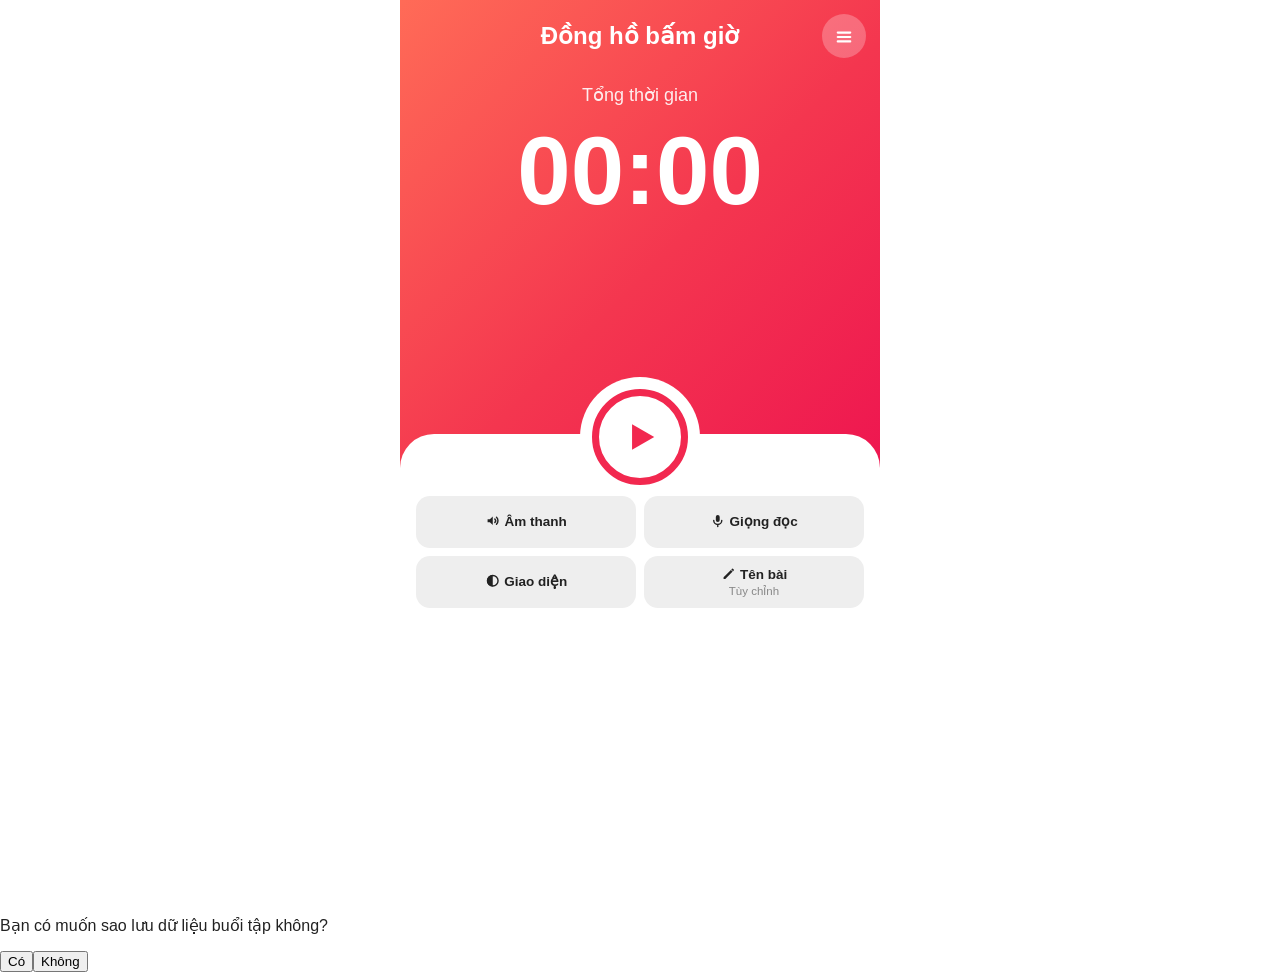
==== commit 391af57b: "Popup hoi sao luu sau buoi tap (thay nut chia se)" ====
--- a/index.html
+++ b/index.html
@@ -58,8 +58,8 @@
 <p>Tuyệt vời, bạn đã hoàn thành buổi tập</p>
 <div id="dStats"></div>
 <button id="dDone">XONG</button>
-<button id="dShare">Chia sẻ bản sao lưu</button>
 </div>
+<div id="bkp"><div class="bkp-box"><p>Bạn có muốn sao lưu dữ liệu buổi tập không?</p><div class="bkp-btns"><button id="bkpYes">Có</button><button id="bkpNo">Không</button></div></div></div>
 <div id="lk"><button id="lkHold" aria-label="Chạm để mở khóa"><svg class="fi" viewBox="0 0 24 24" aria-hidden="true"><rect x="5" y="10.5" width="14" height="10" rx="2.6"/><path d="M8.5 10.5V8a3.5 3.5 0 0 1 7 0v2.5" fill="none" stroke="currentColor" stroke-width="2.2" stroke-linecap="round" stroke-linejoin="round"/></svg></button><div id="lkHint">Đang khoá cảm ứng. Chạm vào nút khóa để mở.</div></div>
 <div class="ov" id="ov"><div class="box">
 <div class="mh"><span id="mtl"></span><button data-a="close" aria-label="Đóng">✕</button></div>
--- a/styles.css
+++ b/styles.css
@@ -74,6 +74,7 @@
 #dStats b{display:block;font-size:26px;font-variant-numeric:tabular-nums}
 #dStats span{font-size:13px;opacity:.9}
 #dDone{border:0;border-radius:30px;background:#fff;color:#0ea5e9;font-size:18px;font-weight:700;padding:16px 56px;cursor:pointer;animation:dup .6s ease 1.1s both;position:relative}
+#dShare{margin-top:14px;border:2px solid rgba(255,255,255,.75);border-radius:30px;background:transparent;color:#fff;font-size:15px;font-weight:600;padding:12px 34px;cursor:pointer;animation:dup .6s ease 1.3s both}
 @keyframes dfade{from{opacity:0}to{opacity:1}}
 @keyframes dpop{from{transform:scale(0)}to{transform:scale(1)}}
 @keyframes dcheck{to{stroke-dashoffset:0}}
